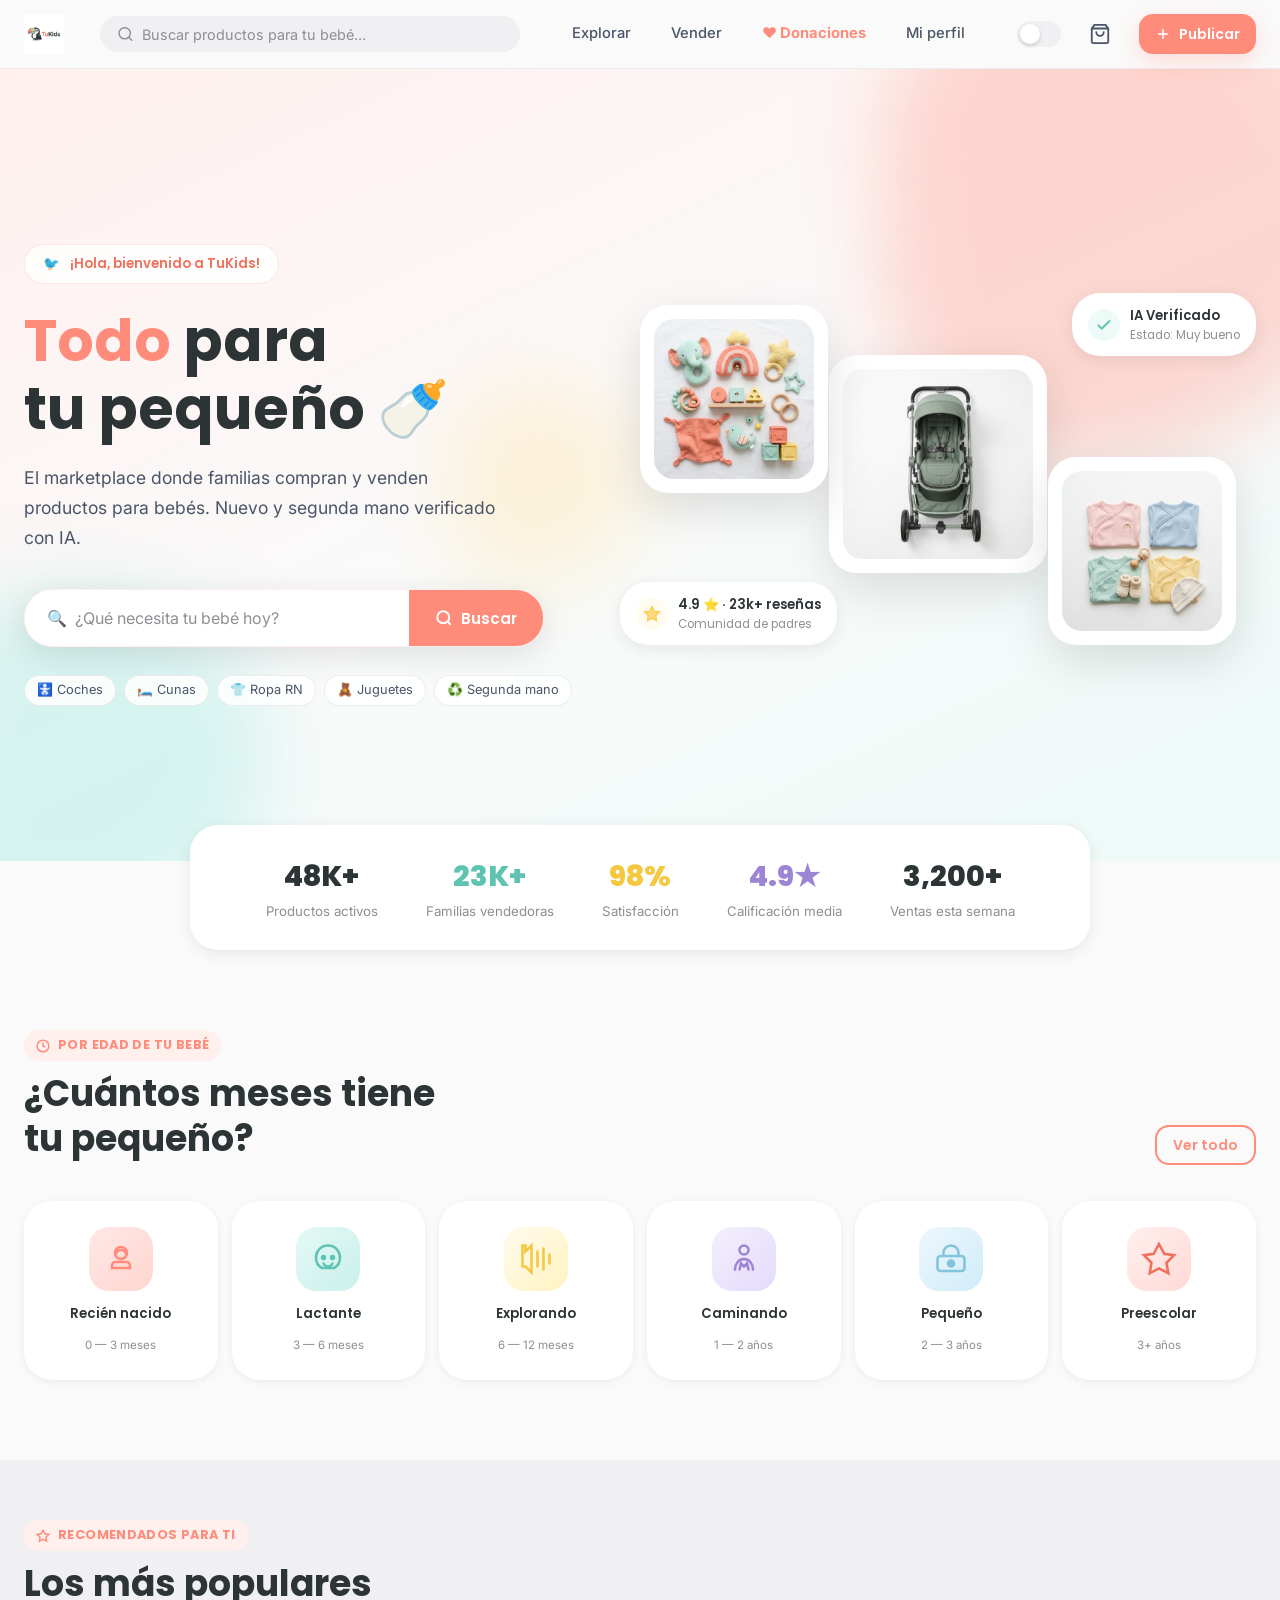
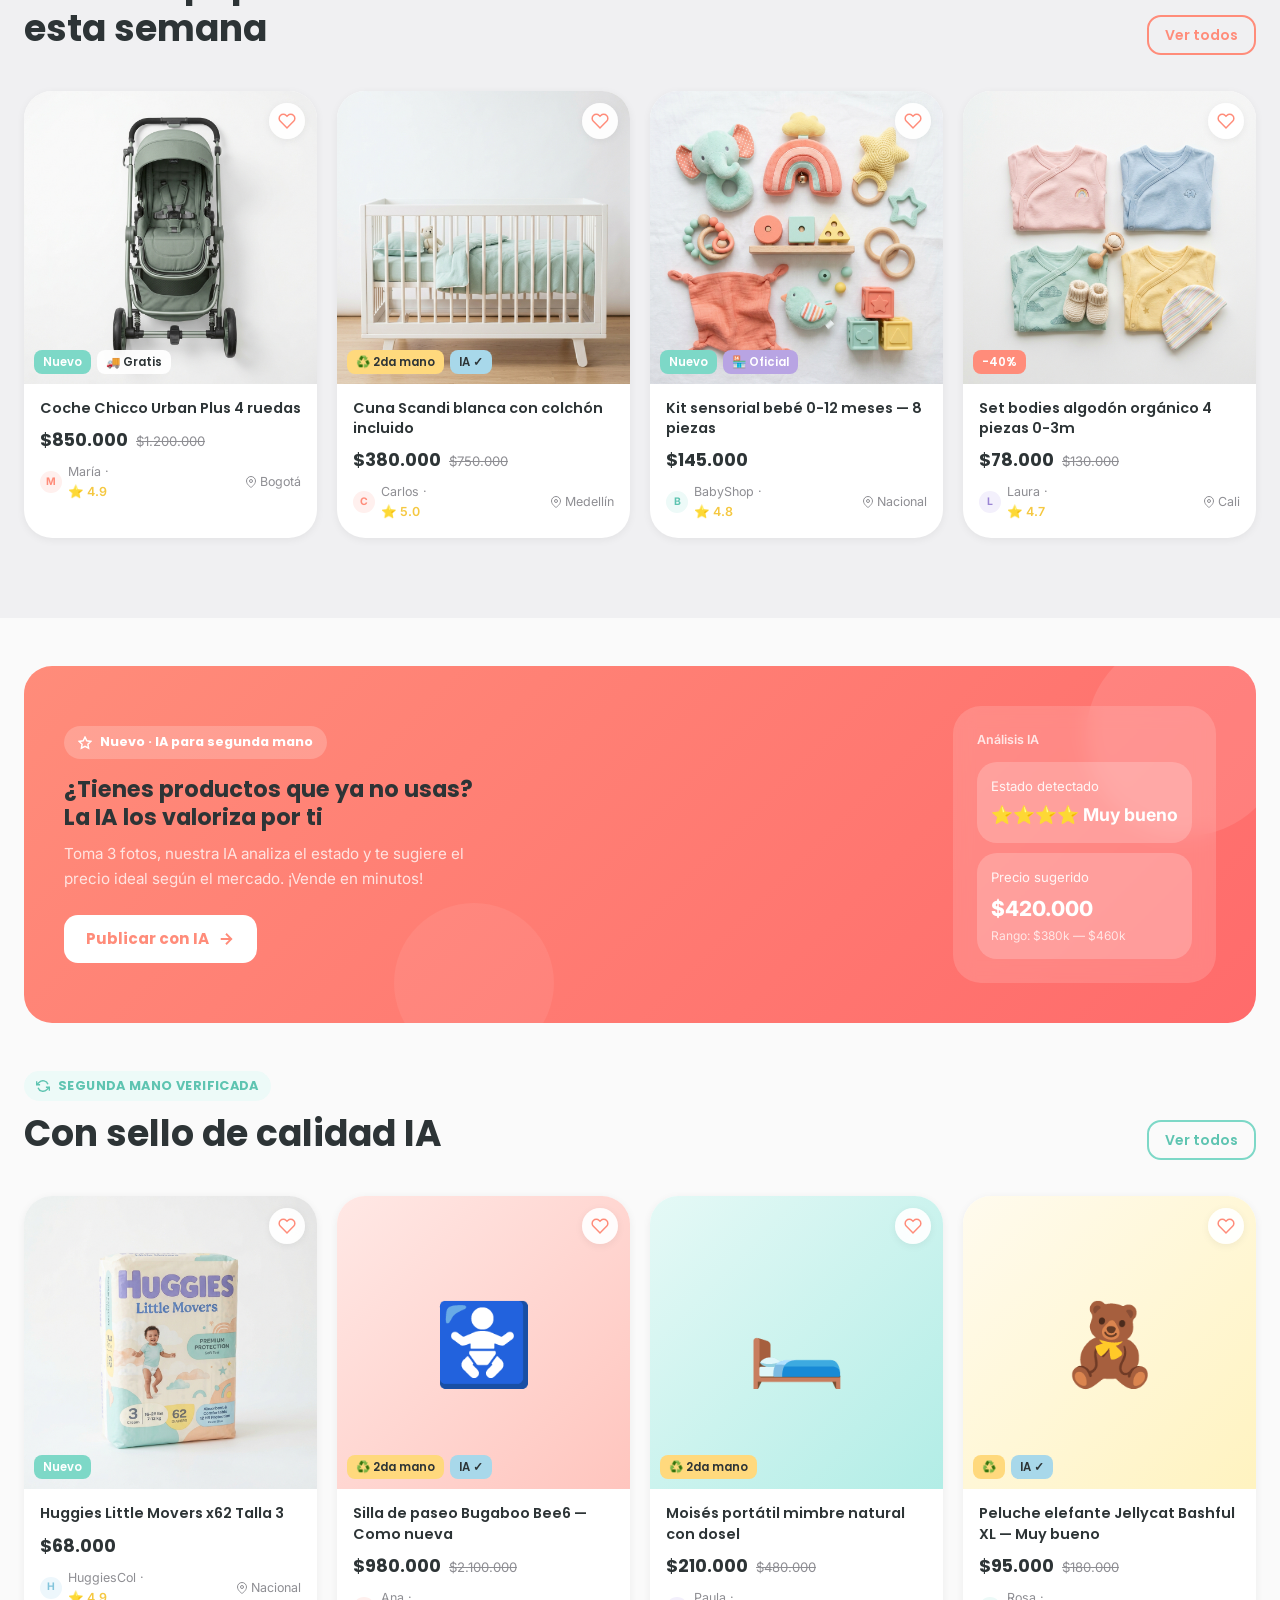
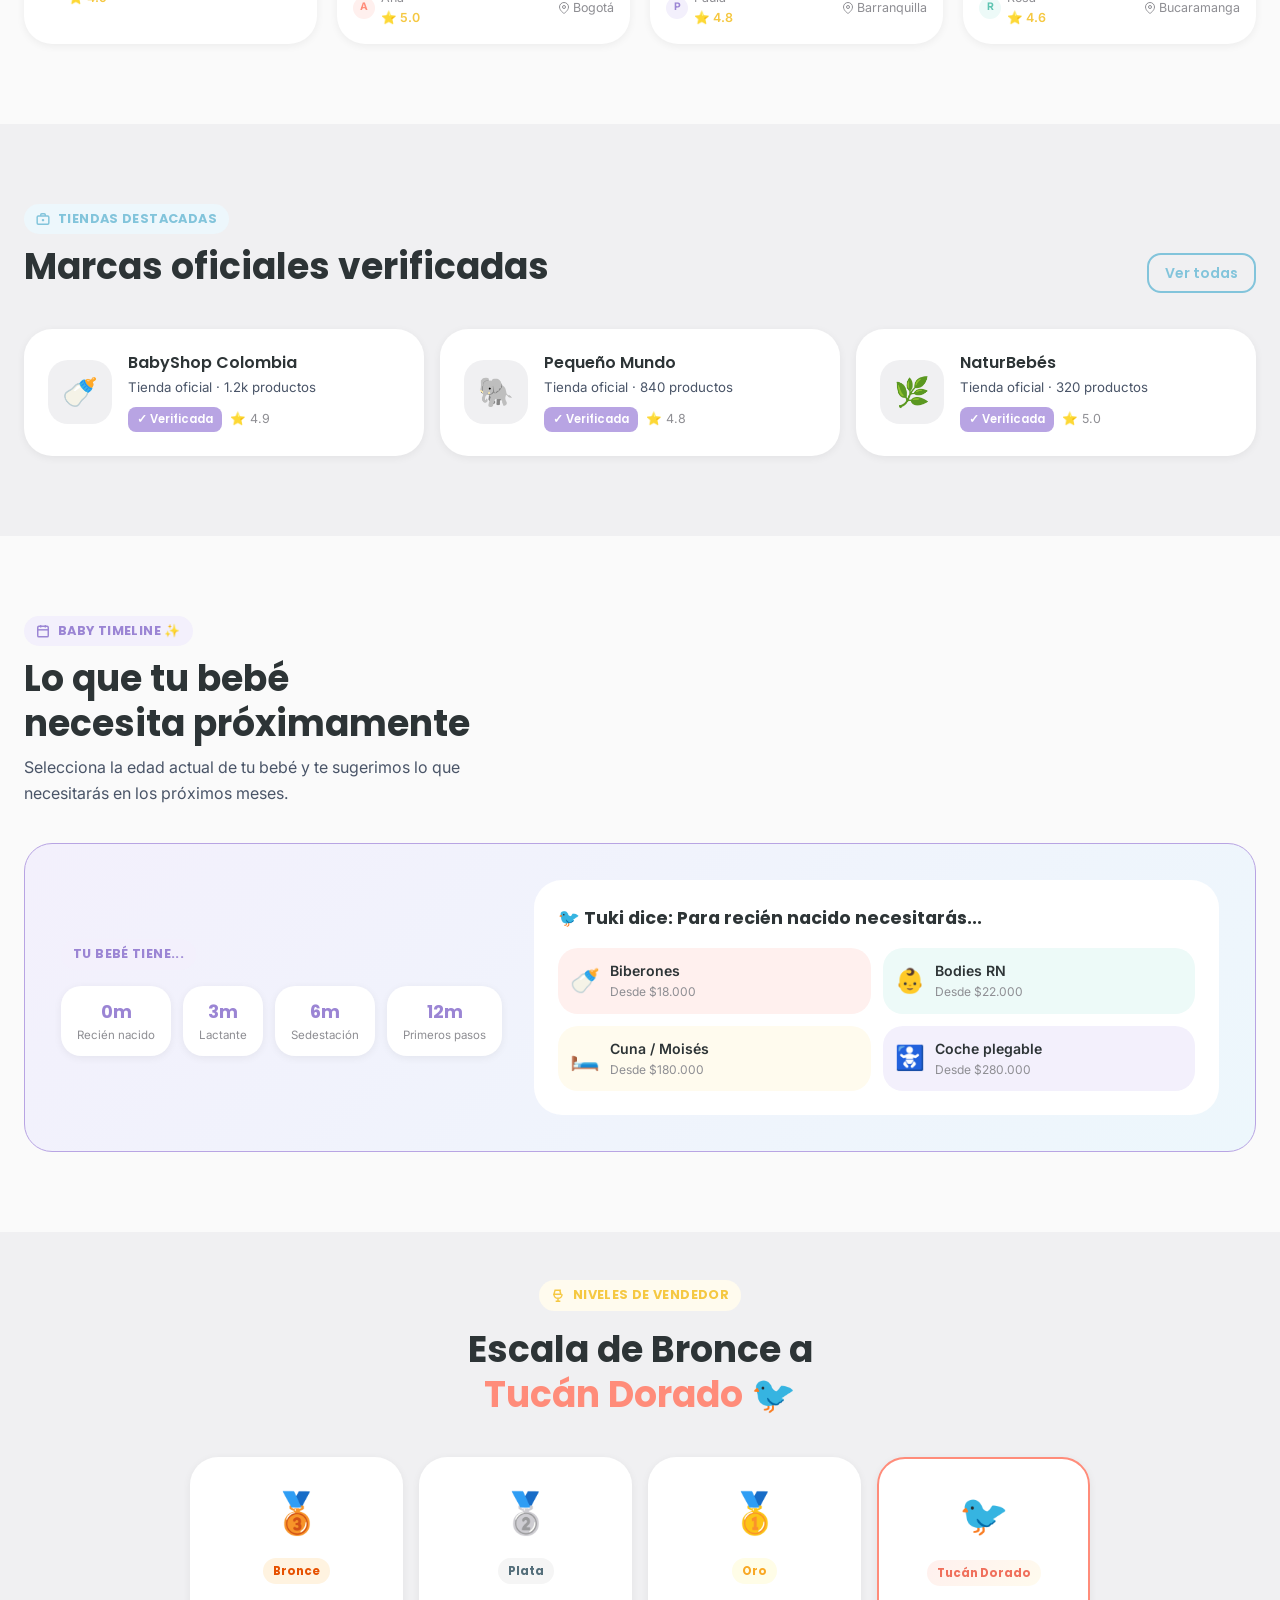
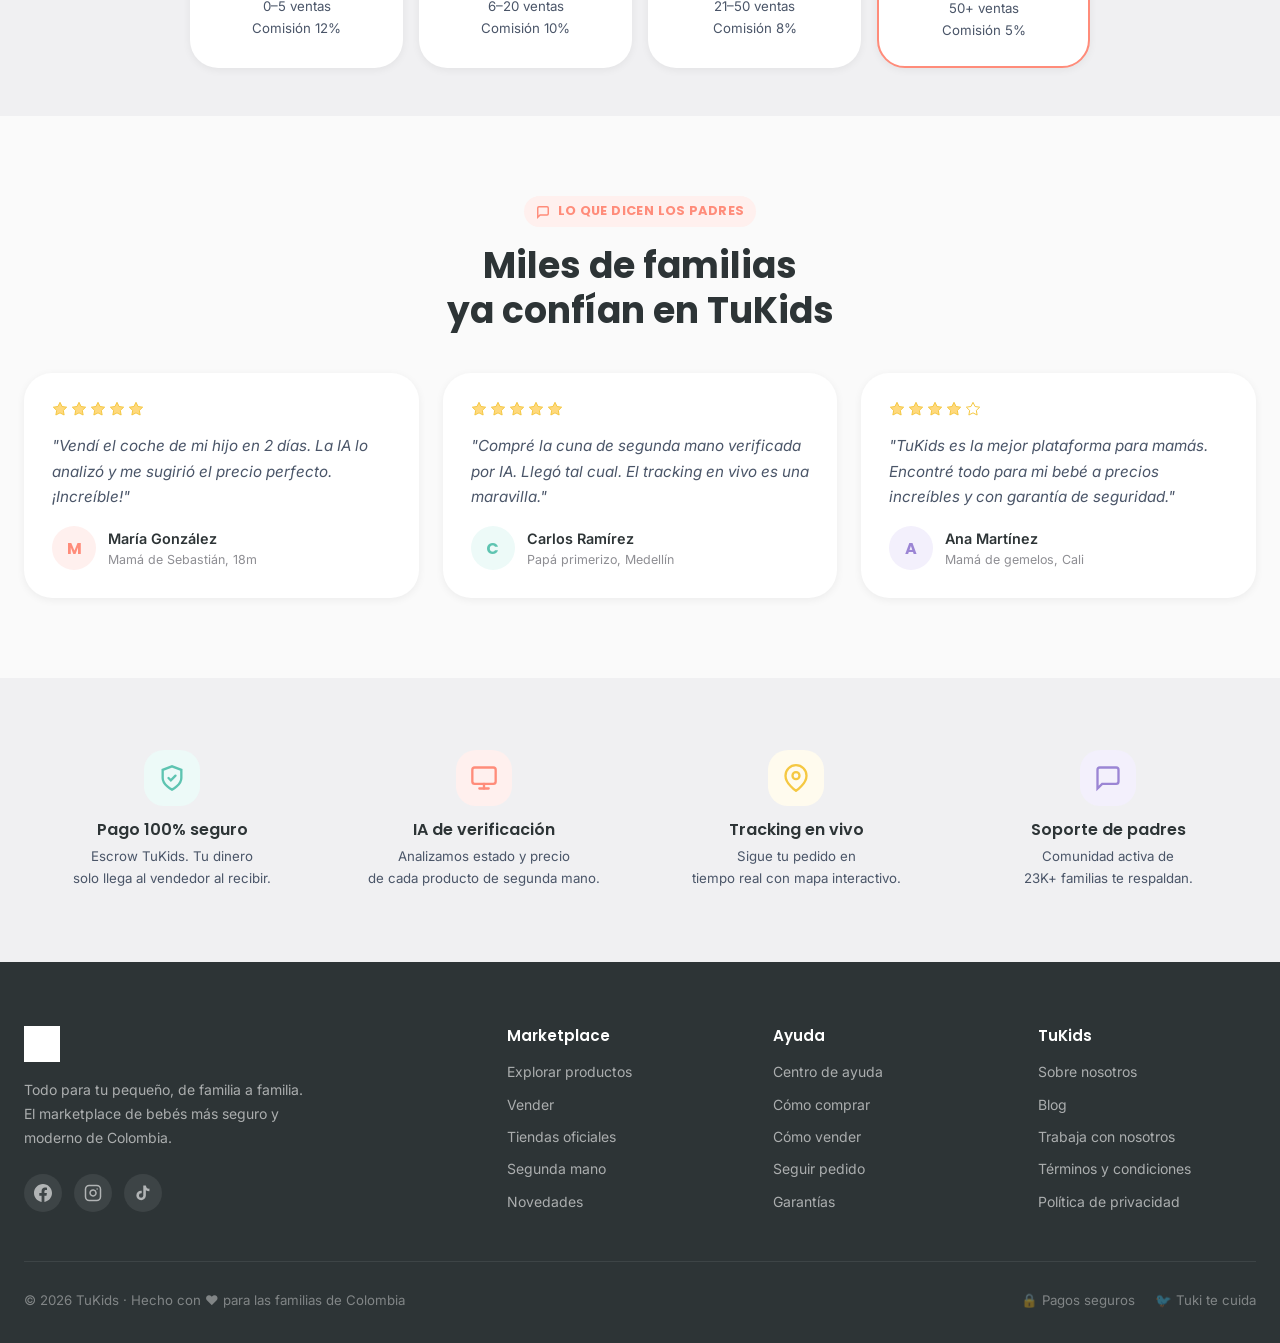
==== index.html @ add847ab "Primer commit: proyecto inicial" ====
<!DOCTYPE html>
<html lang="es" data-theme="light">
<head>
  <meta charset="UTF-8"/>
  <meta name="viewport" content="width=device-width, initial-scale=1.0"/>
  <title>TuKids — Todo para tu pequeño, de familia a familia</title>
  <meta name="description" content="Marketplace de productos para bebés. Compra y vende pañales, coches, ropa, juguetes y más. Nuevo y segunda mano verificado."/>
  <link rel="stylesheet" href="css/styles.css"/>
  <style>
    /* ── Hero ── */
    .hero {
      min-height: 88vh;
      display: flex;
      align-items: center;
      position: relative;
      overflow: hidden;
      background: linear-gradient(155deg, #FFF0EE 0%, #FAFAFA 50%, #EDFAF8 100%);
      padding: 80px 0 60px;
    }
    [data-theme="dark"] .hero { background: linear-gradient(155deg, #2a1e1c 0%, #1A1D1F 50%, #1a2624 100%); }
    .hero-blob1 { background: var(--coral-light); width: 500px; height: 500px; top: -100px; right: -100px; }
    .hero-blob2 { background: var(--mint-light);  width: 350px; height: 350px; bottom: -80px; left: -80px; }
    .hero-blob3 { background: var(--yellow);      width: 200px; height: 200px; top: 40%; left: 35%; opacity: 0.25; }
    .hero-content { position: relative; z-index: 2; max-width: 580px; }
    .hero-eyebrow {
      display: inline-flex; align-items: center; gap: 10px;
      background: rgba(255,255,255,0.85); backdrop-filter: blur(12px);
      border: 1px solid rgba(255,140,122,0.2);
      padding: 8px 18px; border-radius: 9999px;
      font-size: 0.83rem; font-weight: 600; color: var(--coral-dark);
      margin-bottom: 24px; font-family: var(--font-title);
    }
    .hero h1 { font-size: clamp(2.4rem,5.5vw,3.6rem); line-height: 1.18; margin-bottom: 20px; }
    .hero-sub { font-size: 1.1rem; color: var(--carbon-soft); line-height: 1.7; margin-bottom: 36px; max-width: 480px; }
    .hero-search {
      display: flex; gap: 0; background: var(--white);
      border-radius: var(--r-xl); box-shadow: var(--shadow-lg);
      overflow: hidden; border: 1.5px solid rgba(255,140,122,0.15);
      margin-bottom: 28px; max-width: 520px;
    }
    .hero-search input {
      flex: 1; border: none; outline: none; padding: 18px 22px;
      font-size: 1rem; color: var(--carbon); background: transparent;
    }
    .hero-search input::placeholder { color: var(--gray-mid); }
    .hero-search button {
      background: var(--coral); color: #fff; border: none;
      padding: 0 26px; font-family: var(--font-title); font-weight: 600;
      font-size: 0.95rem; cursor: pointer; transition: var(--transition);
      display: flex; align-items: center; gap: 8px;
    }
    .hero-search button:hover { background: var(--coral-dark); }
    .hero-tags { display: flex; flex-wrap: wrap; gap: 8px; }
    .hero-tag {
      font-size: 0.8rem; padding: 4px 12px; border-radius: 9999px;
      background: rgba(255,255,255,0.85); backdrop-filter: blur(8px);
      color: var(--carbon-soft); cursor: pointer; transition: var(--transition);
      border: 1px solid rgba(0,0,0,0.07);
    }
    .hero-tag:hover { background: var(--coral-bg); color: var(--coral); border-color: var(--coral); }
    .hero-visual { position: relative; flex: 1; display: flex; justify-content: center; align-items: center; min-height: 380px; }
    .hero-product-float {
      position: absolute; background: var(--white); border-radius: var(--r-xl);
      padding: 14px; box-shadow: var(--shadow-xl);
      animation: float 3.5s ease-in-out infinite;
    }
    .hero-product-float img { width: 160px; height: 160px; object-fit: cover; border-radius: var(--r-lg); }
    .hp1 { top: 20px; left: 20px; animation-delay: 0s; }
    .hp2 { bottom: 20px; right: 20px; animation-delay: 1.2s; }
    .hp3 { top: 50%; left: 50%; transform: translate(-50%,-55%); animation-delay: 0.6s; }
    .hp3 img { width: 190px; height: 190px; }
    .hero-pill {
      position: absolute; background: var(--white); border-radius: var(--r-xl);
      padding: 12px 16px; box-shadow: var(--shadow-md); display: flex;
      align-items: center; gap: 10px; font-size: 0.82rem; font-weight: 600;
      font-family: var(--font-title); white-space: nowrap;
    }
    .hero-pill .pill-icon { width: 32px; height: 32px; border-radius: 50%; display: flex; align-items: center; justify-content: center; }
    .pill-1 { top: 8px; right: 0; }
    .pill-2 { bottom: 20px; left: 0; }
    /* Stats band */
    .stats-band {
      background: var(--white); border-radius: var(--r-xl); padding: 28px 40px;
      box-shadow: var(--shadow-md); display: flex; gap: 48px; justify-content: center;
      flex-wrap: wrap; margin: -36px auto 0; position: relative; z-index: 5; max-width: 900px;
    }
    .stat-item { text-align: center; }
    .stat-num { font-family: var(--font-title); font-size: 1.8rem; font-weight: 800; color: var(--carbon); }
    .stat-label { font-size: 0.83rem; color: var(--gray-mid); margin-top: 2px; }
    /* Categories */
    .age-categories { display: grid; grid-template-columns: repeat(6,1fr); gap: 14px; }
    @media(max-width:900px){ .age-categories { grid-template-columns: repeat(3,1fr); } }
    @media(max-width:480px){ .age-categories { grid-template-columns: repeat(2,1fr); } }
    /* Banner IA */
    .ia-banner {
      background: linear-gradient(135deg, var(--coral) 0%, #FF6B6B 100%);
      border-radius: var(--r-xl); padding: 40px; color: #fff;
      display: flex; align-items: center; justify-content: space-between;
      gap: 24px; overflow: hidden; position: relative;
    }
    .ia-banner::before {
      content: ''; position: absolute; top: -30px; right: -30px;
      width: 200px; height: 200px; border-radius: 50%;
      background: rgba(255,255,255,0.1);
    }
    .ia-banner::after {
      content: ''; position: absolute; bottom: -40px; left: 30%;
      width: 160px; height: 160px; border-radius: 50%;
      background: rgba(255,255,255,0.07);
    }
    .ia-banner h3 { font-size: 1.4rem; margin-bottom: 8px; }
    .ia-banner p  { opacity: 0.88; max-width: 380px; font-size: 0.95rem; }
    /* Store card */
    .store-card {
      background: var(--white); border-radius: var(--r-xl);
      padding: 24px; box-shadow: var(--shadow-sm);
      display: flex; align-items: center; gap: 16px;
      transition: var(--transition); cursor: pointer;
    }
    .store-card:hover { box-shadow: var(--shadow-md); transform: translateY(-4px); }
    .store-logo {
      width: 64px; height: 64px; border-radius: var(--r-lg);
      object-fit: contain; background: var(--fog);
      display: flex; align-items: center; justify-content: center;
      font-size: 1.8rem; flex-shrink: 0;
    }
    .store-info h5 { margin-bottom: 4px; }
    .store-info p  { font-size: 0.83rem; margin: 0; }
    /* Timeline banner */
    .timeline-banner {
      background: linear-gradient(135deg, var(--lilac-bg) 0%, var(--sky-bg) 100%);
      border: 1.5px solid var(--lilac);
      border-radius: var(--r-xl); padding: 36px;
      display: flex; align-items: center; gap: 32px;
    }
    .timeline-months { display: flex; gap: 12px; flex-wrap: wrap; }
    .month-chip {
      background: var(--white); border-radius: var(--r-lg);
      padding: 12px 16px; text-align: center;
      box-shadow: var(--shadow-sm); cursor: pointer;
      transition: var(--transition); min-width: 80px;
    }
    .month-chip:hover { background: var(--lilac); color: #fff; transform: translateY(-3px); }
    .month-chip .month-n { font-family: var(--font-title); font-size: 1.1rem; font-weight: 700; color: var(--lilac-dark); }
    .month-chip:hover .month-n { color: #fff; }
    .month-chip .month-l { font-size: 0.72rem; color: var(--gray-mid); }
    .month-chip:hover .month-l { color: rgba(255,255,255,0.8); }
  </style>
</head>
<body>

<!-- ===== HEADER ===== -->
<header class="header">
  <div class="container header-inner">
    <a href="index.html" class="logo">
      <img src="images/logo.png" alt="TuKids Logo"/>
    </a>
    <div class="search-bar" style="flex:1;max-width:420px;">
      <svg width="18" height="18" viewBox="0 0 24 24" fill="none" stroke="var(--gray-mid)" stroke-width="2" stroke-linecap="round" stroke-linejoin="round"><circle cx="11" cy="11" r="8"/><line x1="21" y1="21" x2="16.65" y2="16.65"/></svg>
      <input type="text" placeholder="Buscar productos para tu bebé..." id="mainSearch"/>
    </div>
    <nav class="header-nav">
      <a href="explorar.html"   class="nav-link">Explorar</a>
      <a href="publicar.html"   class="nav-link">Vender</a>
      <a href="donaciones.html" class="nav-link" style="color:var(--coral);font-weight:700;">❤️ Donaciones</a>
      <a href="perfil.html"     class="nav-link">Mi perfil</a>
    </nav>
    <div class="header-actions">
      <button id="themeToggle" class="theme-toggle" aria-label="Cambiar tema"><div class="toggle-knob"></div></button>
      <a href="checkout.html" style="position:relative;">
        <button class="btn btn-ghost btn-sm" style="position:relative;">
          <svg width="22" height="22" viewBox="0 0 24 24" fill="none" stroke="currentColor" stroke-width="2" stroke-linecap="round" stroke-linejoin="round"><path d="M6 2L3 6v14a2 2 0 002 2h14a2 2 0 002-2V6l-3-4z"/><line x1="3" y1="6" x2="21" y2="6"/><path d="M16 10a4 4 0 01-8 0"/></svg>
          <span class="cart-count" style="position:absolute;top:-6px;right:-6px;width:18px;height:18px;background:var(--coral);color:#fff;border-radius:50%;font-size:0.65rem;font-weight:700;display:none;align-items:center;justify-content:center;font-family:var(--font-title);">0</span>
        </button>
      </a>
      <a href="publicar.html" class="btn btn-primary btn-sm">
        <svg width="16" height="16" viewBox="0 0 24 24" fill="none" stroke="currentColor" stroke-width="2.5"><line x1="12" y1="5" x2="12" y2="19"/><line x1="5" y1="12" x2="19" y2="12"/></svg>
        Publicar
      </a>
    </div>
  </div>
</header>

<!-- ===== HERO ===== -->
<section class="hero">
  <div class="blob hero-blob1"></div>
  <div class="blob hero-blob2"></div>
  <div class="blob hero-blob3"></div>
  <div class="container" style="display:flex;align-items:center;gap:48px;flex-wrap:wrap;">
    <div class="hero-content animate-fade-up">
      <div class="hero-eyebrow">
        <span>🐦</span> ¡Hola, bienvenido a TuKids!
      </div>
      <h1>
        <span class="text-coral">Todo</span> para<br/>tu pequeño 🍼
      </h1>
      <p class="hero-sub">El marketplace donde familias compran y venden productos para bebés. Nuevo y segunda mano verificado con IA.</p>
      <div class="hero-search">
        <input type="text" placeholder="🔍  ¿Qué necesita tu bebé hoy?" id="heroSearch"/>
        <button onclick="document.location='explorar.html'">
          <svg width="18" height="18" viewBox="0 0 24 24" fill="none" stroke="currentColor" stroke-width="2.5"><circle cx="11" cy="11" r="8"/><line x1="21" y1="21" x2="16.65" y2="16.65"/></svg>
          Buscar
        </button>
      </div>
      <div class="hero-tags">
        <span class="hero-tag" onclick="location='explorar.html'">🚼 Coches</span>
        <span class="hero-tag" onclick="location='explorar.html'">🛏️ Cunas</span>
        <span class="hero-tag" onclick="location='explorar.html'">👕 Ropa RN</span>
        <span class="hero-tag" onclick="location='explorar.html'">🧸 Juguetes</span>
        <span class="hero-tag" onclick="location='explorar.html'">♻️ Segunda mano</span>
      </div>
    </div>
    <div class="hero-visual animate-fade-in anim-delay-2" style="flex:1;min-width:300px;">
      <div class="hero-product-float hp3">
        <img src="images/stroller.png" alt="Cocheclito"/>
      </div>
      <div class="hero-product-float hp1">
        <img src="images/toys.png" alt="Juguetes"/>
      </div>
      <div class="hero-product-float hp2">
        <img src="images/clothes.png" alt="Ropa"/>
      </div>
      <div class="hero-pill pill-1 animate-scale-in anim-delay-3">
        <div class="pill-icon" style="background:var(--mint-bg);">
          <svg width="18" height="18" viewBox="0 0 24 24" fill="none" stroke="var(--mint-dark)" stroke-width="2.5"><polyline points="20 6 9 17 4 12"/></svg>
        </div>
        <div><div style="color:var(--carbon);font-size:0.82rem;">IA Verificado</div><div style="color:var(--gray-mid);font-size:0.72rem;font-weight:400;">Estado: Muy bueno</div></div>
      </div>
      <div class="hero-pill pill-2 animate-scale-in anim-delay-4">
        <div class="pill-icon" style="background:var(--yellow-bg);">
          <svg width="18" height="18" viewBox="0 0 24 24" fill="var(--yellow)" stroke="var(--yellow-dark)" stroke-width="1.5"><polygon points="12 2 15.09 8.26 22 9.27 17 14.14 18.18 21.02 12 17.77 5.82 21.02 7 14.14 2 9.27 8.91 8.26 12 2"/></svg>
        </div>
        <div><div style="color:var(--carbon);font-size:0.82rem;">4.9 ⭐ · 23k+ reseñas</div><div style="color:var(--gray-mid);font-size:0.72rem;font-weight:400;">Comunidad de padres</div></div>
      </div>
    </div>
  </div>
</section>

<!-- ===== STATS BAND ===== -->
<div class="container section-sm" style="padding-top:0;padding-bottom:0;">
  <div class="stats-band reveal">
    <div class="stat-item">
      <div class="stat-num text-coral">48K+</div>
      <div class="stat-label">Productos activos</div>
    </div>
    <div class="stat-item">
      <div class="stat-num" style="color:var(--mint-dark);">23K+</div>
      <div class="stat-label">Familias vendedoras</div>
    </div>
    <div class="stat-item">
      <div class="stat-num" style="color:var(--yellow-dark);">98%</div>
      <div class="stat-label">Satisfacción</div>
    </div>
    <div class="stat-item">
      <div class="stat-num" style="color:var(--lilac-dark);">4.9★</div>
      <div class="stat-label">Calificación media</div>
    </div>
    <div class="stat-item">
      <div class="stat-num text-coral">3,200+</div>
      <div class="stat-label">Ventas esta semana</div>
    </div>
  </div>
</div>

<!-- ===== CATEGORIES BY AGE ===== -->
<section class="section">
  <div class="container">
    <div class="section-header reveal">
      <div>
        <div class="section-label">
          <svg width="14" height="14" viewBox="0 0 24 24" fill="none" stroke="currentColor" stroke-width="2.5"><circle cx="12" cy="12" r="10"/><polyline points="12 6 12 12 16 14"/></svg>
          Por edad de tu bebé
        </div>
        <h2>¿Cuántos meses tiene<br/>tu pequeño?</h2>
      </div>
      <a href="explorar.html" class="btn btn-outline btn-sm">Ver todo</a>
    </div>
    <div class="age-categories reveal">
      <div class="cat-card" onclick="location='explorar.html'">
        <div class="cat-icon" style="background:linear-gradient(135deg,#FFE8E5,#FFD5CF);">
          <!-- Baby icon SVG -->
          <svg width="36" height="36" viewBox="0 0 24 24" fill="none" stroke="var(--coral)" stroke-width="1.7" stroke-linecap="round">
            <circle cx="12" cy="8" r="4"/><path d="M8 14h8s2 0 2 3v1H6v-1c0-3 2-3 2-3z"/>
            <path d="M9 8c0 0 0-2 3-2s3 2 3 2"/>
          </svg>
        </div>
        <div class="cat-label">Recién nacido</div>
        <div class="cat-sub">0 — 3 meses</div>
      </div>
      <div class="cat-card" onclick="location='explorar.html'">
        <div class="cat-icon" style="background:linear-gradient(135deg,#E5F9F6,#C9F0EA);">
          <svg width="36" height="36" viewBox="0 0 24 24" fill="none" stroke="var(--mint-dark)" stroke-width="1.7" stroke-linecap="round">
            <path d="M12 3C7 3 4 7 4 11c0 4 2 6 4 7h8c2-1 4-3 4-7 0-4-3-8-8-8z"/>
            <circle cx="9" cy="11" r="1" fill="var(--mint-dark)"/>
            <circle cx="15" cy="11" r="1" fill="var(--mint-dark)"/>
            <path d="M9 15s1 2 3 2 3-2 3-2"/>
          </svg>
        </div>
        <div class="cat-label">Lactante</div>
        <div class="cat-sub">3 — 6 meses</div>
      </div>
      <div class="cat-card" onclick="location='explorar.html'">
        <div class="cat-icon" style="background:linear-gradient(135deg,#FFFBEE,#FFF3C0);">
          <svg width="36" height="36" viewBox="0 0 24 24" fill="none" stroke="var(--yellow-dark)" stroke-width="1.7" stroke-linecap="round">
            <path d="M3 3h2v4l4-4v18l-4-4H3V3z"/>
            <path d="M13 7v10"/>
            <path d="M17 5v14"/>
            <path d="M21 9v6"/>
          </svg>
        </div>
        <div class="cat-label">Explorando</div>
        <div class="cat-sub">6 — 12 meses</div>
      </div>
      <div class="cat-card" onclick="location='explorar.html'">
        <div class="cat-icon" style="background:linear-gradient(135deg,#F3F0FC,#E4DAFC);">
          <svg width="36" height="36" viewBox="0 0 24 24" fill="none" stroke="var(--lilac-dark)" stroke-width="1.7" stroke-linecap="round">
            <circle cx="12" cy="6" r="3"/>
            <path d="M6 19c0-4 2.7-7 6-7s6 3 6 7"/>
            <path d="M9 19l1-4 2 2 2-2 1 4"/>
          </svg>
        </div>
        <div class="cat-label">Caminando</div>
        <div class="cat-sub">1 — 2 años</div>
      </div>
      <div class="cat-card" onclick="location='explorar.html'">
        <div class="cat-icon" style="background:linear-gradient(135deg,#EDF7FC,#D0ECFA);">
          <svg width="36" height="36" viewBox="0 0 24 24" fill="none" stroke="var(--sky-dark)" stroke-width="1.7" stroke-linecap="round">
            <rect x="3" y="10" width="18" height="10" rx="2"/>
            <path d="M7 10V8a5 5 0 0110 0v2"/>
            <circle cx="12" cy="15" r="2" fill="var(--sky-dark)"/>
          </svg>
        </div>
        <div class="cat-label">Pequeño</div>
        <div class="cat-sub">2 — 3 años</div>
      </div>
      <div class="cat-card" onclick="location='explorar.html'">
        <div class="cat-icon" style="background:linear-gradient(135deg,#FFF0EE,#FFD9D5);">
          <svg width="36" height="36" viewBox="0 0 24 24" fill="none" stroke="var(--coral-dark)" stroke-width="1.7" stroke-linecap="round">
            <path d="M12 2l3.5 6.5L22 9.5l-5 5 1.2 7-6.2-3.2L5.8 21.5 7 14.5l-5-5 6.5-1z"/>
          </svg>
        </div>
        <div class="cat-label">Preescolar</div>
        <div class="cat-sub">3+ años</div>
      </div>
    </div>
  </div>
</section>

<!-- ===== FEATURED PRODUCTS ===== -->
<section class="section" style="padding-top:0;background:var(--fog);">
  <div class="container" style="padding-top:60px;">
    <div class="section-header reveal">
      <div>
        <div class="section-label">
          <svg width="14" height="14" viewBox="0 0 24 24" fill="none" stroke="currentColor" stroke-width="2.5"><polygon points="12 2 15.09 8.26 22 9.27 17 14.14 18.18 21.02 12 17.77 5.82 21.02 7 14.14 2 9.27 8.91 8.26 12 2"/></svg>
          Recomendados para ti
        </div>
        <h2>Los más populares<br/>esta semana</h2>
      </div>
      <a href="explorar.html" class="btn btn-outline btn-sm">Ver todos</a>
    </div>
    <div class="products-grid reveal">
      <!-- Card 1 -->
      <div class="card product-card" onclick="location='producto.html'">
        <div class="card-image">
          <img src="images/stroller.png" alt="Coche Chicco"/>
          <button class="fav-btn" data-id="p1">
            <svg width="18" height="18" viewBox="0 0 24 24" fill="none" stroke="var(--coral)" stroke-width="2" stroke-linecap="round"><path d="M20.84 4.61a5.5 5.5 0 0 0-7.78 0L12 5.67l-1.06-1.06a5.5 5.5 0 0 0-7.78 7.78l1.06 1.06L12 21.23l7.78-7.78 1.06-1.06a5.5 5.5 0 0 0 0-7.78z"/></svg>
          </button>
          <div class="card-badges"><span class="badge badge-new">Nuevo</span><span class="badge badge-shipping">🚚 Gratis</span></div>
        </div>
        <div class="card-body">
          <div class="product-title">Coche Chicco Urban Plus 4 ruedas</div>
          <div class="price-row">
            <span class="price-current">$850.000</span>
            <span class="price-original">$1.200.000</span>
          </div>
          <div class="seller-row">
            <div class="seller-info">
              <div class="seller-avatar">M</div>
              <span>María · <span class="rating">⭐ 4.9</span></span>
            </div>
            <div class="location">
              <svg width="12" height="12" viewBox="0 0 24 24" fill="none" stroke="var(--gray-mid)" stroke-width="2"><path d="M21 10c0 7-9 13-9 13s-9-6-9-13a9 9 0 0118 0z"/><circle cx="12" cy="10" r="3"/></svg>
              Bogotá
            </div>
          </div>
        </div>
      </div>
      <!-- Card 2 -->
      <div class="card product-card" onclick="location='producto.html'">
        <div class="card-image">
          <img src="images/crib.png" alt="Cuna"/>
          <button class="fav-btn" data-id="p2">
            <svg width="18" height="18" viewBox="0 0 24 24" fill="none" stroke="var(--coral)" stroke-width="2" stroke-linecap="round"><path d="M20.84 4.61a5.5 5.5 0 0 0-7.78 0L12 5.67l-1.06-1.06a5.5 5.5 0 0 0-7.78 7.78l1.06 1.06L12 21.23l7.78-7.78 1.06-1.06a5.5 5.5 0 0 0 0-7.78z"/></svg>
          </button>
          <div class="card-badges"><span class="badge badge-used">♻️ 2da mano</span><span class="badge badge-verified">IA ✓</span></div>
        </div>
        <div class="card-body">
          <div class="product-title">Cuna Scandi blanca con colchón incluido</div>
          <div class="price-row">
            <span class="price-current">$380.000</span>
            <span class="price-original">$750.000</span>
          </div>
          <div class="seller-row">
            <div class="seller-info">
              <div class="seller-avatar">C</div>
              <span>Carlos · <span class="rating">⭐ 5.0</span></span>
            </div>
            <div class="location">
              <svg width="12" height="12" viewBox="0 0 24 24" fill="none" stroke="var(--gray-mid)" stroke-width="2"><path d="M21 10c0 7-9 13-9 13s-9-6-9-13a9 9 0 0118 0z"/><circle cx="12" cy="10" r="3"/></svg>
              Medellín
            </div>
          </div>
        </div>
      </div>
      <!-- Card 3 -->
      <div class="card product-card" onclick="location='producto.html'">
        <div class="card-image">
          <img src="images/toys.png" alt="Juguetes"/>
          <button class="fav-btn" data-id="p3">
            <svg width="18" height="18" viewBox="0 0 24 24" fill="none" stroke="var(--coral)" stroke-width="2" stroke-linecap="round"><path d="M20.84 4.61a5.5 5.5 0 0 0-7.78 0L12 5.67l-1.06-1.06a5.5 5.5 0 0 0-7.78 7.78l1.06 1.06L12 21.23l7.78-7.78 1.06-1.06a5.5 5.5 0 0 0 0-7.78z"/></svg>
          </button>
          <div class="card-badges"><span class="badge badge-new">Nuevo</span><span class="badge badge-oficial">🏪 Oficial</span></div>
        </div>
        <div class="card-body">
          <div class="product-title">Kit sensorial bebé 0-12 meses — 8 piezas</div>
          <div class="price-row">
            <span class="price-current">$145.000</span>
          </div>
          <div class="seller-row">
            <div class="seller-info">
              <div class="seller-avatar" style="background:var(--mint-bg);color:var(--mint-dark);">B</div>
              <span>BabyShop · <span class="rating">⭐ 4.8</span></span>
            </div>
            <div class="location">
              <svg width="12" height="12" viewBox="0 0 24 24" fill="none" stroke="var(--gray-mid)" stroke-width="2"><path d="M21 10c0 7-9 13-9 13s-9-6-9-13a9 9 0 0118 0z"/><circle cx="12" cy="10" r="3"/></svg>
              Nacional
            </div>
          </div>
        </div>
      </div>
      <!-- Card 4 -->
      <div class="card product-card" onclick="location='producto.html'">
        <div class="card-image">
          <img src="images/clothes.png" alt="Ropa bebé"/>
          <button class="fav-btn" data-id="p4">
            <svg width="18" height="18" viewBox="0 0 24 24" fill="none" stroke="var(--coral)" stroke-width="2" stroke-linecap="round"><path d="M20.84 4.61a5.5 5.5 0 0 0-7.78 0L12 5.67l-1.06-1.06a5.5 5.5 0 0 0-7.78 7.78l1.06 1.06L12 21.23l7.78-7.78 1.06-1.06a5.5 5.5 0 0 0 0-7.78z"/></svg>
          </button>
          <div class="card-badges"><span class="badge badge-promo">-40%</span></div>
        </div>
        <div class="card-body">
          <div class="product-title">Set bodies algodón orgánico 4 piezas 0-3m</div>
          <div class="price-row">
            <span class="price-current">$78.000</span>
            <span class="price-original">$130.000</span>
          </div>
          <div class="seller-row">
            <div class="seller-info">
              <div class="seller-avatar" style="background:var(--lilac-bg);color:var(--lilac-dark);">L</div>
              <span>Laura · <span class="rating">⭐ 4.7</span></span>
            </div>
            <div class="location">
              <svg width="12" height="12" viewBox="0 0 24 24" fill="none" stroke="var(--gray-mid)" stroke-width="2"><path d="M21 10c0 7-9 13-9 13s-9-6-9-13a9 9 0 0118 0z"/><circle cx="12" cy="10" r="3"/></svg>
              Cali
            </div>
          </div>
        </div>
      </div>
    </div>
  </div>
</section>

<!-- ===== IA BANNER ===== -->
<section class="section-sm">
  <div class="container">
    <div class="ia-banner reveal">
      <div style="position:relative;z-index:2;">
        <div style="display:inline-flex;align-items:center;gap:8px;background:rgba(255,255,255,0.2);padding:6px 14px;border-radius:9999px;font-size:0.8rem;font-weight:700;margin-bottom:16px;font-family:var(--font-title);">
          <svg width="14" height="14" viewBox="0 0 24 24" fill="none" stroke="currentColor" stroke-width="2.5"><polygon points="12 2 15.09 8.26 22 9.27 17 14.14 18.18 21.02 12 17.77 5.82 21.02 7 14.14 2 9.27 8.91 8.26 12 2"/></svg>
          Nuevo · IA para segunda mano
        </div>
        <h3>¿Tienes productos que ya no usas?<br/>La IA los valoriza por ti</h3>
        <p style="color:rgba(255,255,255,0.88);margin-top:10px;max-width:400px;">Toma 3 fotos, nuestra IA analiza el estado y te sugiere el precio ideal según el mercado. ¡Vende en minutos!</p>
        <a href="publicar.html" class="btn btn-md" style="background:#fff;color:var(--coral);margin-top:24px;font-family:var(--font-title);font-weight:700;">
          Publicar con IA
          <svg width="18" height="18" viewBox="0 0 24 24" fill="none" stroke="currentColor" stroke-width="2.5"><line x1="5" y1="12" x2="19" y2="12"/><polyline points="12 5 19 12 12 19"/></svg>
        </a>
      </div>
      <div style="position:relative;z-index:2;flex-shrink:0;">
        <div style="background:rgba(255,255,255,0.15);border-radius:var(--r-xl);padding:24px;backdrop-filter:blur(10px);min-width:200px;">
          <div style="font-size:0.78rem;opacity:0.8;margin-bottom:12px;font-weight:600;">Análisis IA</div>
          <div style="background:rgba(255,255,255,0.2);border-radius:var(--r-lg);padding:14px;margin-bottom:10px;">
            <div style="font-size:0.82rem;opacity:0.9;">Estado detectado</div>
            <div style="font-size:1.1rem;font-weight:700;margin-top:4px;">⭐⭐⭐⭐ Muy bueno</div>
          </div>
          <div style="background:rgba(255,255,255,0.2);border-radius:var(--r-lg);padding:14px;">
            <div style="font-size:0.82rem;opacity:0.9;">Precio sugerido</div>
            <div style="font-size:1.3rem;font-weight:800;margin-top:4px;">$420.000</div>
            <div style="font-size:0.75rem;opacity:0.75;">Rango: $380k — $460k</div>
          </div>
        </div>
      </div>
    </div>
  </div>
</section>

<!-- ===== USED PRODUCTS ===== -->
<section class="section" style="padding-top:0;">
  <div class="container">
    <div class="section-header reveal">
      <div>
        <div class="section-label mint">
          <svg width="14" height="14" viewBox="0 0 24 24" fill="none" stroke="currentColor" stroke-width="2.5"><polyline points="1 4 1 10 7 10"/><polyline points="23 20 23 14 17 14"/><path d="M20.49 9A9 9 0 0 0 5.64 5.64L1 10m22 4l-4.64 4.36A9 9 0 0 1 3.51 15"/></svg>
          Segunda mano verificada
        </div>
        <h2>Con sello de calidad IA</h2>
      </div>
      <a href="explorar.html" class="btn btn-outline btn-sm" style="border-color:var(--mint);color:var(--mint-dark);">Ver todos</a>
    </div>
    <div class="products-grid reveal">
      <div class="card product-card" onclick="location='producto.html'">
        <div class="card-image">
          <img src="images/diapers.png" alt="Pañales"/>
          <button class="fav-btn" data-id="p5">
            <svg width="18" height="18" viewBox="0 0 24 24" fill="none" stroke="var(--coral)" stroke-width="2" stroke-linecap="round"><path d="M20.84 4.61a5.5 5.5 0 0 0-7.78 0L12 5.67l-1.06-1.06a5.5 5.5 0 0 0-7.78 7.78l1.06 1.06L12 21.23l7.78-7.78 1.06-1.06a5.5 5.5 0 0 0 0-7.78z"/></svg>
          </button>
          <div class="card-badges"><span class="badge badge-new">Nuevo</span></div>
        </div>
        <div class="card-body">
          <div class="product-title">Huggies Little Movers x62 Talla 3</div>
          <div class="price-row"><span class="price-current">$68.000</span></div>
          <div class="seller-row">
            <div class="seller-info">
              <div class="seller-avatar" style="background:var(--sky-bg);color:var(--sky-dark);">H</div>
              <span>HuggiesCol · <span class="rating">⭐ 4.9</span></span>
            </div>
            <div class="location">
              <svg width="12" height="12" viewBox="0 0 24 24" fill="none" stroke="var(--gray-mid)" stroke-width="2"><path d="M21 10c0 7-9 13-9 13s-9-6-9-13a9 9 0 0118 0z"/><circle cx="12" cy="10" r="3"/></svg>
              Nacional
            </div>
          </div>
        </div>
      </div>
      <div class="card product-card" onclick="location='producto.html'">
        <div class="card-image" style="background:linear-gradient(135deg,#FFE8E5,#FFC5BE);">
          <div style="display:flex;align-items:center;justify-content:center;height:100%;font-size:5rem;padding:20px;">🚼</div>
          <button class="fav-btn" data-id="p6">
            <svg width="18" height="18" viewBox="0 0 24 24" fill="none" stroke="var(--coral)" stroke-width="2" stroke-linecap="round"><path d="M20.84 4.61a5.5 5.5 0 0 0-7.78 0L12 5.67l-1.06-1.06a5.5 5.5 0 0 0-7.78 7.78l1.06 1.06L12 21.23l7.78-7.78 1.06-1.06a5.5 5.5 0 0 0 0-7.78z"/></svg>
          </button>
          <div class="card-badges"><span class="badge badge-used">♻️ 2da mano</span><span class="badge badge-verified">IA ✓</span></div>
        </div>
        <div class="card-body">
          <div class="product-title">Silla de paseo Bugaboo Bee6 — Como nueva</div>
          <div class="price-row"><span class="price-current">$980.000</span><span class="price-original">$2.100.000</span></div>
          <div class="seller-row">
            <div class="seller-info">
              <div class="seller-avatar">A</div>
              <span>Ana · <span class="rating">⭐ 5.0</span></span>
            </div>
            <div class="location"><svg width="12" height="12" viewBox="0 0 24 24" fill="none" stroke="var(--gray-mid)" stroke-width="2"><path d="M21 10c0 7-9 13-9 13s-9-6-9-13a9 9 0 0118 0z"/><circle cx="12" cy="10" r="3"/></svg>Bogotá</div>
          </div>
        </div>
      </div>
      <div class="card product-card" onclick="location='producto.html'">
        <div class="card-image" style="background:linear-gradient(135deg,#E5F9F6,#B2EDE6);">
          <div style="display:flex;align-items:center;justify-content:center;height:100%;font-size:5rem;padding:20px;">🛏️</div>
          <button class="fav-btn" data-id="p7">
            <svg width="18" height="18" viewBox="0 0 24 24" fill="none" stroke="var(--coral)" stroke-width="2" stroke-linecap="round"><path d="M20.84 4.61a5.5 5.5 0 0 0-7.78 0L12 5.67l-1.06-1.06a5.5 5.5 0 0 0-7.78 7.78l1.06 1.06L12 21.23l7.78-7.78 1.06-1.06a5.5 5.5 0 0 0 0-7.78z"/></svg>
          </button>
          <div class="card-badges"><span class="badge badge-used">♻️ 2da mano</span></div>
        </div>
        <div class="card-body">
          <div class="product-title">Moisés portátil mimbre natural con dosel</div>
          <div class="price-row"><span class="price-current">$210.000</span><span class="price-original">$480.000</span></div>
          <div class="seller-row">
            <div class="seller-info">
              <div class="seller-avatar" style="background:var(--lilac-bg);color:var(--lilac-dark);">P</div>
              <span>Paula · <span class="rating">⭐ 4.8</span></span>
            </div>
            <div class="location"><svg width="12" height="12" viewBox="0 0 24 24" fill="none" stroke="var(--gray-mid)" stroke-width="2"><path d="M21 10c0 7-9 13-9 13s-9-6-9-13a9 9 0 0118 0z"/><circle cx="12" cy="10" r="3"/></svg>Barranquilla</div>
          </div>
        </div>
      </div>
      <div class="card product-card" onclick="location='producto.html'">
        <div class="card-image" style="background:linear-gradient(135deg,#FFFBEE,#FFF3C0);">
          <div style="display:flex;align-items:center;justify-content:center;height:100%;font-size:5rem;padding:20px;">🧸</div>
          <button class="fav-btn" data-id="p8">
            <svg width="18" height="18" viewBox="0 0 24 24" fill="none" stroke="var(--coral)" stroke-width="2" stroke-linecap="round"><path d="M20.84 4.61a5.5 5.5 0 0 0-7.78 0L12 5.67l-1.06-1.06a5.5 5.5 0 0 0-7.78 7.78l1.06 1.06L12 21.23l7.78-7.78 1.06-1.06a5.5 5.5 0 0 0 0-7.78z"/></svg>
          </button>
          <div class="card-badges"><span class="badge badge-used">♻️</span><span class="badge badge-verified">IA ✓</span></div>
        </div>
        <div class="card-body">
          <div class="product-title">Peluche elefante Jellycat Bashful XL — Muy bueno</div>
          <div class="price-row"><span class="price-current">$95.000</span><span class="price-original">$180.000</span></div>
          <div class="seller-row">
            <div class="seller-info">
              <div class="seller-avatar" style="background:var(--mint-bg);color:var(--mint-dark);">R</div>
              <span>Rosa · <span class="rating">⭐ 4.6</span></span>
            </div>
            <div class="location"><svg width="12" height="12" viewBox="0 0 24 24" fill="none" stroke="var(--gray-mid)" stroke-width="2"><path d="M21 10c0 7-9 13-9 13s-9-6-9-13a9 9 0 0118 0z"/><circle cx="12" cy="10" r="3"/></svg>Bucaramanga</div>
          </div>
        </div>
      </div>
    </div>
  </div>
</section>

<!-- ===== FEATURED STORES ===== -->
<section class="section" style="background:var(--fog);">
  <div class="container">
    <div class="section-header reveal">
      <div>
        <div class="section-label sky">
          <svg width="14" height="14" viewBox="0 0 24 24" fill="none" stroke="currentColor" stroke-width="2.5"><rect x="2" y="7" width="20" height="14" rx="2"/><path d="M16 7V5a2 2 0 0 0-2-2h-4a2 2 0 0 0-2 2v2"/><line x1="12" y1="12" x2="12" y2="16"/><line x1="10" y1="14" x2="14" y2="14"/></svg>
          Tiendas destacadas
        </div>
        <h2>Marcas oficiales verificadas</h2>
      </div>
      <a href="explorar.html" class="btn btn-outline btn-sm" style="border-color:var(--sky-dark);color:var(--sky-dark);">Ver todas</a>
    </div>
    <div class="grid grid-3 gap-4 reveal">
      <div class="store-card">
        <div class="store-logo">🍼</div>
        <div class="store-info">
          <h5>BabyShop Colombia</h5>
          <p>Tienda oficial · 1.2k productos</p>
          <div style="display:flex;align-items:center;gap:8px;margin-top:8px;">
            <span class="badge badge-oficial">✓ Verificada</span>
            <span style="font-size:0.78rem;color:var(--gray-mid);">⭐ 4.9</span>
          </div>
        </div>
      </div>
      <div class="store-card">
        <div class="store-logo">🐘</div>
        <div class="store-info">
          <h5>Pequeño Mundo</h5>
          <p>Tienda oficial · 840 productos</p>
          <div style="display:flex;align-items:center;gap:8px;margin-top:8px;">
            <span class="badge badge-oficial">✓ Verificada</span>
            <span style="font-size:0.78rem;color:var(--gray-mid);">⭐ 4.8</span>
          </div>
        </div>
      </div>
      <div class="store-card">
        <div class="store-logo">🌿</div>
        <div class="store-info">
          <h5>NaturBebés</h5>
          <p>Tienda oficial · 320 productos</p>
          <div style="display:flex;align-items:center;gap:8px;margin-top:8px;">
            <span class="badge badge-oficial">✓ Verificada</span>
            <span style="font-size:0.78rem;color:var(--gray-mid);">⭐ 5.0</span>
          </div>
        </div>
      </div>
    </div>
  </div>
</section>

<!-- ===== BABY TIMELINE ===== -->
<section class="section">
  <div class="container">
    <div class="section-header reveal">
      <div>
        <div class="section-label lilac">
          <svg width="14" height="14" viewBox="0 0 24 24" fill="none" stroke="currentColor" stroke-width="2.5"><rect x="3" y="4" width="18" height="18" rx="2" ry="2"/><line x1="16" y1="2" x2="16" y2="6"/><line x1="8" y1="2" x2="8" y2="6"/><line x1="3" y1="10" x2="21" y2="10"/></svg>
          Baby Timeline ✨
        </div>
        <h2>Lo que tu bebé<br/>necesita próximamente</h2>
        <p style="max-width:440px;margin-top:8px;">Selecciona la edad actual de tu bebé y te sugerimos lo que necesitarás en los próximos meses.</p>
      </div>
    </div>
    <div class="timeline-banner reveal">
      <div style="flex-shrink:0;min-width:200px;">
        <div class="section-label lilac" style="margin-bottom:16px;">Tu bebé tiene...</div>
        <div class="timeline-months">
          <div class="month-chip active-chip" onclick="selectMonth(0)">
            <div class="month-n">0m</div>
            <div class="month-l">Recién nacido</div>
          </div>
          <div class="month-chip" onclick="selectMonth(3)">
            <div class="month-n">3m</div>
            <div class="month-l">Lactante</div>
          </div>
          <div class="month-chip" onclick="selectMonth(6)">
            <div class="month-n">6m</div>
            <div class="month-l">Sedestación</div>
          </div>
          <div class="month-chip" onclick="selectMonth(12)">
            <div class="month-n">12m</div>
            <div class="month-l">Primeros pasos</div>
          </div>
        </div>
      </div>
      <div style="flex:1;background:var(--white);border-radius:var(--r-xl);padding:24px;">
        <div id="timelineContent">
          <div style="font-family:var(--font-title);font-weight:700;font-size:1.1rem;margin-bottom:16px;color:var(--carbon);">🐦 Tuki dice: Para recién nacido necesitarás...</div>
          <div style="display:grid;grid-template-columns:repeat(2,1fr);gap:12px;">
            <div onclick="location='explorar.html'" style="display:flex;align-items:center;gap:10px;padding:12px;background:var(--coral-bg);border-radius:var(--r-lg);cursor:pointer;transition:var(--transition);">
              <span style="font-size:1.5rem;">🍼</span>
              <div><div style="font-weight:600;font-size:0.88rem;color:var(--carbon);">Biberones</div><div style="font-size:0.75rem;color:var(--gray-mid);">Desde $18.000</div></div>
            </div>
            <div onclick="location='explorar.html'" style="display:flex;align-items:center;gap:10px;padding:12px;background:var(--mint-bg);border-radius:var(--r-lg);cursor:pointer;transition:var(--transition);">
              <span style="font-size:1.5rem;">👶</span>
              <div><div style="font-weight:600;font-size:0.88rem;color:var(--carbon);">Bodies RN</div><div style="font-size:0.75rem;color:var(--gray-mid);">Desde $22.000</div></div>
            </div>
            <div onclick="location='explorar.html'" style="display:flex;align-items:center;gap:10px;padding:12px;background:var(--yellow-bg);border-radius:var(--r-lg);cursor:pointer;transition:var(--transition);">
              <span style="font-size:1.5rem;">🛏️</span>
              <div><div style="font-weight:600;font-size:0.88rem;color:var(--carbon);">Cuna / Moisés</div><div style="font-size:0.75rem;color:var(--gray-mid);">Desde $180.000</div></div>
            </div>
            <div onclick="location='explorar.html'" style="display:flex;align-items:center;gap:10px;padding:12px;background:var(--lilac-bg);border-radius:var(--r-lg);cursor:pointer;transition:var(--transition);">
              <span style="font-size:1.5rem;">🚼</span>
              <div><div style="font-weight:600;font-size:0.88rem;color:var(--carbon);">Coche plegable</div><div style="font-size:0.75rem;color:var(--gray-mid);">Desde $280.000</div></div>
            </div>
          </div>
        </div>
      </div>
    </div>
  </div>
</section>

<!-- ===== GAMIFICATION ===== -->
<section class="section-sm" style="background:var(--fog);">
  <div class="container">
    <div class="text-center reveal" style="margin-bottom:40px;">
      <div class="section-label yellow" style="margin:0 auto 16px;width:fit-content;">
        <svg width="14" height="14" viewBox="0 0 24 24" fill="none" stroke="currentColor" stroke-width="2.5"><path d="M8 21h8M12 17v4M17 2H7l-2 7h12l-2-7zM5 9a7 7 0 0 0 14 0"/></svg>
        Niveles de vendedor
      </div>
      <h2>Escala de Bronce a<br/><span class="text-coral">Tucán Dorado</span> 🐦</h2>
    </div>
    <div class="grid grid-4 gap-4 reveal" style="max-width:900px;margin:0 auto;">
      <div class="card" style="padding:24px;text-align:center;">
        <div style="font-size:2.5rem;margin-bottom:12px;">🥉</div>
        <span class="level-badge level-bronze">Bronce</span>
        <p style="font-size:0.83rem;margin-top:12px;">0–5 ventas<br/>Comisión 12%</p>
      </div>
      <div class="card" style="padding:24px;text-align:center;">
        <div style="font-size:2.5rem;margin-bottom:12px;">🥈</div>
        <span class="level-badge level-silver">Plata</span>
        <p style="font-size:0.83rem;margin-top:12px;">6–20 ventas<br/>Comisión 10%</p>
      </div>
      <div class="card" style="padding:24px;text-align:center;">
        <div style="font-size:2.5rem;margin-bottom:12px;">🥇</div>
        <span class="level-badge level-gold">Oro</span>
        <p style="font-size:0.83rem;margin-top:12px;">21–50 ventas<br/>Comisión 8%</p>
      </div>
      <div class="card" style="padding:24px;text-align:center;border:2px solid var(--coral);">
        <div style="font-size:2.5rem;margin-bottom:12px;">🐦</div>
        <span class="level-badge level-toucan">Tucán Dorado</span>
        <p style="font-size:0.83rem;margin-top:12px;">50+ ventas<br/>Comisión 5%</p>
      </div>
    </div>
  </div>
</section>

<!-- ===== TESTIMONIALS ===== -->
<section class="section">
  <div class="container">
    <div class="text-center reveal" style="margin-bottom:40px;">
      <div class="section-label" style="margin:0 auto 16px;width:fit-content;">
        <svg width="14" height="14" viewBox="0 0 24 24" fill="none" stroke="currentColor" stroke-width="2.5"><path d="M21 15a2 2 0 01-2 2H7l-4 4V5a2 2 0 012-2h14a2 2 0 012 2z"/></svg>
        Lo que dicen los padres
      </div>
      <h2>Miles de familias<br/>ya confían en TuKids</h2>
    </div>
    <div class="grid grid-3 gap-6 reveal">
      <div class="testimonial-card">
        <div class="stars">
          <svg width="16" height="16" viewBox="0 0 24 24" fill="var(--yellow)" stroke="var(--yellow-dark)" stroke-width="1.5"><polygon points="12 2 15.09 8.26 22 9.27 17 14.14 18.18 21.02 12 17.77 5.82 21.02 7 14.14 2 9.27 8.91 8.26 12 2"/></svg>
          <svg width="16" height="16" viewBox="0 0 24 24" fill="var(--yellow)" stroke="var(--yellow-dark)" stroke-width="1.5"><polygon points="12 2 15.09 8.26 22 9.27 17 14.14 18.18 21.02 12 17.77 5.82 21.02 7 14.14 2 9.27 8.91 8.26 12 2"/></svg>
          <svg width="16" height="16" viewBox="0 0 24 24" fill="var(--yellow)" stroke="var(--yellow-dark)" stroke-width="1.5"><polygon points="12 2 15.09 8.26 22 9.27 17 14.14 18.18 21.02 12 17.77 5.82 21.02 7 14.14 2 9.27 8.91 8.26 12 2"/></svg>
          <svg width="16" height="16" viewBox="0 0 24 24" fill="var(--yellow)" stroke="var(--yellow-dark)" stroke-width="1.5"><polygon points="12 2 15.09 8.26 22 9.27 17 14.14 18.18 21.02 12 17.77 5.82 21.02 7 14.14 2 9.27 8.91 8.26 12 2"/></svg>
          <svg width="16" height="16" viewBox="0 0 24 24" fill="var(--yellow)" stroke="var(--yellow-dark)" stroke-width="1.5"><polygon points="12 2 15.09 8.26 22 9.27 17 14.14 18.18 21.02 12 17.77 5.82 21.02 7 14.14 2 9.27 8.91 8.26 12 2"/></svg>
        </div>
        <p class="testimonial-text">"Vendí el coche de mi hijo en 2 días. La IA lo analizó y me sugirió el precio perfecto. ¡Increíble!"</p>
        <div class="testimonial-author">
          <div class="author-avatar">M</div>
          <div>
            <div class="author-name">María González</div>
            <div class="author-label">Mamá de Sebastián, 18m</div>
          </div>
        </div>
      </div>
      <div class="testimonial-card">
        <div class="stars">
          <svg width="16" height="16" viewBox="0 0 24 24" fill="var(--yellow)" stroke="var(--yellow-dark)" stroke-width="1.5"><polygon points="12 2 15.09 8.26 22 9.27 17 14.14 18.18 21.02 12 17.77 5.82 21.02 7 14.14 2 9.27 8.91 8.26 12 2"/></svg>
          <svg width="16" height="16" viewBox="0 0 24 24" fill="var(--yellow)" stroke="var(--yellow-dark)" stroke-width="1.5"><polygon points="12 2 15.09 8.26 22 9.27 17 14.14 18.18 21.02 12 17.77 5.82 21.02 7 14.14 2 9.27 8.91 8.26 12 2"/></svg>
          <svg width="16" height="16" viewBox="0 0 24 24" fill="var(--yellow)" stroke="var(--yellow-dark)" stroke-width="1.5"><polygon points="12 2 15.09 8.26 22 9.27 17 14.14 18.18 21.02 12 17.77 5.82 21.02 7 14.14 2 9.27 8.91 8.26 12 2"/></svg>
          <svg width="16" height="16" viewBox="0 0 24 24" fill="var(--yellow)" stroke="var(--yellow-dark)" stroke-width="1.5"><polygon points="12 2 15.09 8.26 22 9.27 17 14.14 18.18 21.02 12 17.77 5.82 21.02 7 14.14 2 9.27 8.91 8.26 12 2"/></svg>
          <svg width="16" height="16" viewBox="0 0 24 24" fill="var(--yellow)" stroke="var(--yellow-dark)" stroke-width="1.5"><polygon points="12 2 15.09 8.26 22 9.27 17 14.14 18.18 21.02 12 17.77 5.82 21.02 7 14.14 2 9.27 8.91 8.26 12 2"/></svg>
        </div>
        <p class="testimonial-text">"Compré la cuna de segunda mano verificada por IA. Llegó tal cual. El tracking en vivo es una maravilla."</p>
        <div class="testimonial-author">
          <div class="author-avatar" style="background:var(--mint-bg);color:var(--mint-dark);">C</div>
          <div>
            <div class="author-name">Carlos Ramírez</div>
            <div class="author-label">Papá primerizo, Medellín</div>
          </div>
        </div>
      </div>
      <div class="testimonial-card">
        <div class="stars">
          <svg width="16" height="16" viewBox="0 0 24 24" fill="var(--yellow)" stroke="var(--yellow-dark)" stroke-width="1.5"><polygon points="12 2 15.09 8.26 22 9.27 17 14.14 18.18 21.02 12 17.77 5.82 21.02 7 14.14 2 9.27 8.91 8.26 12 2"/></svg>
          <svg width="16" height="16" viewBox="0 0 24 24" fill="var(--yellow)" stroke="var(--yellow-dark)" stroke-width="1.5"><polygon points="12 2 15.09 8.26 22 9.27 17 14.14 18.18 21.02 12 17.77 5.82 21.02 7 14.14 2 9.27 8.91 8.26 12 2"/></svg>
          <svg width="16" height="16" viewBox="0 0 24 24" fill="var(--yellow)" stroke="var(--yellow-dark)" stroke-width="1.5"><polygon points="12 2 15.09 8.26 22 9.27 17 14.14 18.18 21.02 12 17.77 5.82 21.02 7 14.14 2 9.27 8.91 8.26 12 2"/></svg>
          <svg width="16" height="16" viewBox="0 0 24 24" fill="var(--yellow)" stroke="var(--yellow-dark)" stroke-width="1.5"><polygon points="12 2 15.09 8.26 22 9.27 17 14.14 18.18 21.02 12 17.77 5.82 21.02 7 14.14 2 9.27 8.91 8.26 12 2"/></svg>
          <svg width="16" height="16" viewBox="0 0 24 24" fill="none" stroke="var(--yellow-dark)" stroke-width="1.5"><polygon points="12 2 15.09 8.26 22 9.27 17 14.14 18.18 21.02 12 17.77 5.82 21.02 7 14.14 2 9.27 8.91 8.26 12 2"/></svg>
        </div>
        <p class="testimonial-text">"TuKids es la mejor plataforma para mamás. Encontré todo para mi bebé a precios increíbles y con garantía de seguridad."</p>
        <div class="testimonial-author">
          <div class="author-avatar" style="background:var(--lilac-bg);color:var(--lilac-dark);">A</div>
          <div>
            <div class="author-name">Ana Martínez</div>
            <div class="author-label">Mamá de gemelos, Cali</div>
          </div>
        </div>
      </div>
    </div>
  </div>
</section>

<!-- ===== TRUST BADGES ===== -->
<section class="section-sm" style="background:var(--fog);">
  <div class="container">
    <div class="grid grid-4 gap-4 reveal">
      <div style="text-align:center;padding:24px;">
        <div style="width:56px;height:56px;background:var(--mint-bg);border-radius:var(--r-lg);display:flex;align-items:center;justify-content:center;margin:0 auto 14px;">
          <svg width="28" height="28" viewBox="0 0 24 24" fill="none" stroke="var(--mint-dark)" stroke-width="2" stroke-linecap="round"><path d="M12 22s8-4 8-10V5l-8-3-8 3v7c0 6 8 10 8 10z"/><polyline points="9 12 11 14 15 10"/></svg>
        </div>
        <h5>Pago 100% seguro</h5>
        <p style="font-size:0.83rem;margin-top:6px;">Escrow TuKids. Tu dinero<br/>solo llega al vendedor al recibir.</p>
      </div>
      <div style="text-align:center;padding:24px;">
        <div style="width:56px;height:56px;background:var(--coral-bg);border-radius:var(--r-lg);display:flex;align-items:center;justify-content:center;margin:0 auto 14px;">
          <svg width="28" height="28" viewBox="0 0 24 24" fill="none" stroke="var(--coral)" stroke-width="2" stroke-linecap="round"><rect x="2" y="3" width="20" height="14" rx="2" ry="2"/><line x1="8" y1="21" x2="16" y2="21"/><line x1="12" y1="17" x2="12" y2="21"/></svg>
        </div>
        <h5>IA de verificación</h5>
        <p style="font-size:0.83rem;margin-top:6px;">Analizamos estado y precio<br/>de cada producto de segunda mano.</p>
      </div>
      <div style="text-align:center;padding:24px;">
        <div style="width:56px;height:56px;background:var(--yellow-bg);border-radius:var(--r-lg);display:flex;align-items:center;justify-content:center;margin:0 auto 14px;">
          <svg width="28" height="28" viewBox="0 0 24 24" fill="none" stroke="var(--yellow-dark)" stroke-width="2" stroke-linecap="round"><path d="M21 10c0 7-9 13-9 13s-9-6-9-13a9 9 0 0118 0z"/><circle cx="12" cy="10" r="3"/></svg>
        </div>
        <h5>Tracking en vivo</h5>
        <p style="font-size:0.83rem;margin-top:6px;">Sigue tu pedido en<br/>tiempo real con mapa interactivo.</p>
      </div>
      <div style="text-align:center;padding:24px;">
        <div style="width:56px;height:56px;background:var(--lilac-bg);border-radius:var(--r-lg);display:flex;align-items:center;justify-content:center;margin:0 auto 14px;">
          <svg width="28" height="28" viewBox="0 0 24 24" fill="none" stroke="var(--lilac-dark)" stroke-width="2" stroke-linecap="round"><path d="M21 15a2 2 0 01-2 2H7l-4 4V5a2 2 0 012-2h14a2 2 0 012 2z"/></svg>
        </div>
        <h5>Soporte de padres</h5>
        <p style="font-size:0.83rem;margin-top:6px;">Comunidad activa de<br/>23K+ familias te respaldan.</p>
      </div>
    </div>
  </div>
</section>

<!-- ===== FOOTER ===== -->
<footer class="footer">
  <div class="container">
    <div class="footer-grid">
      <div>
        <div style="display:flex;align-items:center;gap:10px;margin-bottom:16px;">
          <img src="images/logo.png" alt="TuKids" style="height:36px;filter:brightness(10);"/>
        </div>
        <p style="max-width:280px;line-height:1.7;">Todo para tu pequeño, de familia a familia. El marketplace de bebés más seguro y moderno de Colombia.</p>
        <div class="social-links" style="margin-top:24px;">
          <a href="#" class="social-btn">
            <svg width="18" height="18" viewBox="0 0 24 24" fill="currentColor"><path d="M24 12.073c0-6.627-5.373-12-12-12s-12 5.373-12 12c0 5.99 4.388 10.954 10.125 11.854v-8.385H7.078v-3.47h3.047V9.43c0-3.007 1.792-4.669 4.533-4.669 1.312 0 2.686.235 2.686.235v2.953H15.83c-1.491 0-1.956.925-1.956 1.874v2.25h3.328l-.532 3.47h-2.796v8.385C19.612 23.027 24 18.062 24 12.073z"/></svg>
          </a>
          <a href="#" class="social-btn">
            <svg width="18" height="18" viewBox="0 0 24 24" fill="none" stroke="currentColor" stroke-width="2" stroke-linecap="round"><rect x="2" y="2" width="20" height="20" rx="5" ry="5"/><path d="M16 11.37A4 4 0 1 1 12.63 8 4 4 0 0 1 16 11.37z"/><line x1="17.5" y1="6.5" x2="17.51" y2="6.5"/></svg>
          </a>
          <a href="#" class="social-btn">
            <svg width="18" height="18" viewBox="0 0 24 24" fill="currentColor"><path d="M19.59 6.69a4.83 4.83 0 01-3.77-4.25V2h-3.45v13.67a2.89 2.89 0 01-2.88 2.5 2.89 2.89 0 01-2.89-2.89 2.89 2.89 0 012.89-2.89c.28 0 .54.04.79.1V9.01a6.33 6.33 0 00-.79-.05 6.34 6.34 0 00-6.34 6.34 6.34 6.34 0 006.34 6.34 6.34 6.34 0 006.33-6.34V8.19a8.18 8.18 0 004.78 1.52V6.26a4.85 4.85 0 01-1.01-.57z"/></svg>
          </a>
        </div>
      </div>
      <div>
        <h5>Marketplace</h5>
        <div class="footer-links">
          <a href="explorar.html">Explorar productos</a>
          <a href="publicar.html">Vender</a>
          <a href="#">Tiendas oficiales</a>
          <a href="#">Segunda mano</a>
          <a href="#">Novedades</a>
        </div>
      </div>
      <div>
        <h5>Ayuda</h5>
        <div class="footer-links">
          <a href="#">Centro de ayuda</a>
          <a href="#">Cómo comprar</a>
          <a href="#">Cómo vender</a>
          <a href="tracking.html">Seguir pedido</a>
          <a href="#">Garantías</a>
        </div>
      </div>
      <div>
        <h5>TuKids</h5>
        <div class="footer-links">
          <a href="#">Sobre nosotros</a>
          <a href="#">Blog</a>
          <a href="#">Trabaja con nosotros</a>
          <a href="#">Términos y condiciones</a>
          <a href="#">Política de privacidad</a>
        </div>
      </div>
    </div>
    <div class="footer-bottom">
      <span>© 2026 TuKids · Hecho con ❤️ para las familias de Colombia</span>
      <div style="display:flex;gap:20px;">
        <span>🔒 Pagos seguros</span>
        <span>🐦 Tuki te cuida</span>
      </div>
    </div>
  </div>
</footer>

<!-- ===== MOBILE NAV ===== -->
<nav class="mobile-nav">
  <div class="mobile-nav-inner">
    <a href="index.html" class="mob-nav-item active" data-page="index.html">
      <svg width="22" height="22" viewBox="0 0 24 24" fill="none" stroke="currentColor" stroke-width="2" stroke-linecap="round"><path d="M3 9l9-7 9 7v11a2 2 0 01-2 2H5a2 2 0 01-2-2z"/><polyline points="9 22 9 12 15 12 15 22"/></svg>
      Home
    </a>
    <a href="explorar.html" class="mob-nav-item" data-page="explorar.html">
      <svg width="22" height="22" viewBox="0 0 24 24" fill="none" stroke="currentColor" stroke-width="2" stroke-linecap="round"><circle cx="11" cy="11" r="8"/><line x1="21" y1="21" x2="16.65" y2="16.65"/></svg>
      Buscar
    </a>
    <a href="publicar.html" class="mob-nav-item mob-nav-publish" data-page="publicar.html">
      <div class="mob-pub-btn">
        <svg width="24" height="24" viewBox="0 0 24 24" fill="none" stroke="#fff" stroke-width="2.5"><line x1="12" y1="5" x2="12" y2="19"/><line x1="5" y1="12" x2="19" y2="12"/></svg>
      </div>
      Vender
    </a>
    <a href="#" class="mob-nav-item" data-page="chat.html">
      <svg width="22" height="22" viewBox="0 0 24 24" fill="none" stroke="currentColor" stroke-width="2" stroke-linecap="round"><path d="M21 15a2 2 0 01-2 2H7l-4 4V5a2 2 0 012-2h14a2 2 0 012 2z"/></svg>
      Chat
    </a>
    <a href="perfil.html" class="mob-nav-item" data-page="perfil.html">
      <svg width="22" height="22" viewBox="0 0 24 24" fill="none" stroke="currentColor" stroke-width="2" stroke-linecap="round"><path d="M20 21v-2a4 4 0 00-4-4H8a4 4 0 00-4 4v2"/><circle cx="12" cy="7" r="4"/></svg>
      Perfil
    </a>
  </div>
</nav>

<script src="js/app.js"></script>
<script>
function selectMonth(m) {
  const content = document.getElementById('timelineContent');
  const plans = {
    0: { title: 'Para recién nacido necesitarás...', items: [
      {icon:'🍼',name:'Biberones',price:'Desde $18.000',bg:'coral'},
      {icon:'👶',name:'Bodies RN',price:'Desde $22.000',bg:'mint'},
      {icon:'🛏️',name:'Cuna / Moisés',price:'Desde $180.000',bg:'yellow'},
      {icon:'🚼',name:'Coche plegable',price:'Desde $280.000',bg:'lilac'},
    ]},
    3: { title: 'A los 3 meses tu bebé necesita...', items: [
      {icon:'🪆',name:'Juguetes colgantes',price:'Desde $35.000',bg:'coral'},
      {icon:'🛀',name:'Asiento de baño',price:'Desde $45.000',bg:'mint'},
      {icon:'👕',name:'Ropa 3-6m',price:'Desde $28.000',bg:'yellow'},
      {icon:'🎵',name:'Móvil musical',price:'Desde $55.000',bg:'lilac'},
    ]},
    6: { title: 'A los 6 meses prepárate para...', items: [
      {icon:'🪑',name:'Silla de comer',price:'Desde $120.000',bg:'coral'},
      {icon:'🧸',name:'Juguetes mordedor',price:'Desde $22.000',bg:'mint'},
      {icon:'🥣',name:'Platos y cubiertos',price:'Desde $18.000',bg:'yellow'},
      {icon:'🛁',name:'Andador',price:'Desde $85.000',bg:'lilac'},
    ]},
    12: { title: 'Al año de vida necesitarás...', items: [
      {icon:'👟',name:'Primeros zapatos',price:'Desde $65.000',bg:'coral'},
      {icon:'🚲',name:'Triciclo / Correpasillos',price:'Desde $180.000',bg:'mint'},
      {icon:'📚',name:'Cuentos ilustrados',price:'Desde $25.000',bg:'yellow'},
      {icon:'🍽️',name:'Vajilla antiderrame',price:'Desde $30.000',bg:'lilac'},
    ]},
  };
  const plan = plans[m];
  const colors = {coral:'var(--coral-bg)',mint:'var(--mint-bg)',yellow:'var(--yellow-bg)',lilac:'var(--lilac-bg)'};
  content.innerHTML = `
    <div style="font-family:var(--font-title);font-weight:700;font-size:1.1rem;margin-bottom:16px;color:var(--carbon);">🐦 Tuki dice: ${plan.title}</div>
    <div style="display:grid;grid-template-columns:repeat(2,1fr);gap:12px;">
      ${plan.items.map(it => `
        <div onclick="location='explorar.html'" style="display:flex;align-items:center;gap:10px;padding:12px;background:${colors[it.bg]};border-radius:var(--r-lg);cursor:pointer;transition:var(--transition);">
          <span style="font-size:1.5rem;">${it.icon}</span>
          <div><div style="font-weight:600;font-size:0.88rem;color:var(--carbon);">${it.name}</div><div style="font-size:0.75rem;color:var(--gray-mid);">${it.price}</div></div>
        </div>
      `).join('')}
    </div>`;
}
// Hero search
document.getElementById('heroSearch').addEventListener('keydown', e => {
  if (e.key === 'Enter') location.href = 'explorar.html';
});
document.getElementById('mainSearch').addEventListener('keydown', e => {
  if (e.key === 'Enter') location.href = 'explorar.html';
});
</script>
</body>
</html>
---- css/styles.css ----
/* ================================================================
   TUKIDS - DESIGN SYSTEM
   ================================================================ */

@import url('https://fonts.googleapis.com/css2?family=Poppins:wght@400;500;600;700;800&family=Inter:wght@400;500;600&display=swap');

/* ── CSS Custom Properties ── */
:root {
  --coral:       #FF8C7A;
  --coral-dark:  #F0705C;
  --coral-light: #FFB3A7;
  --coral-bg:    #FFF0EE;
  --mint:        #7DD8C7;
  --mint-dark:   #5EC4B1;
  --mint-light:  #B2EDE6;
  --mint-bg:     #EDFAF8;
  --yellow:      #FFD97D;
  --yellow-dark: #F5C842;
  --yellow-bg:   #FFFBEE;
  --lilac:       #B8A4E3;
  --lilac-dark:  #9B85D4;
  --lilac-bg:    #F3F0FC;
  --sky:         #A8D8EA;
  --sky-dark:    #82C4DB;
  --sky-bg:      #EDF7FC;
  --bone:        #FAFAFA;
  --fog:         #F0F0F2;
  --gray-mid:    #8E8E93;
  --carbon:      #2D3436;
  --carbon-soft: #4A5568;
  --white:       #FFFFFF;
  --error:       #FF6B6B;
  --success:     #7DD8C7;
  --shadow-sm:   0 2px 8px rgba(0,0,0,0.06);
  --shadow-md:   0 4px 16px rgba(0,0,0,0.08);
  --shadow-lg:   0 8px 32px rgba(0,0,0,0.10);
  --shadow-xl:   0 16px 48px rgba(0,0,0,0.12);
  --shadow-coral: 0 8px 24px rgba(255,140,122,0.28);
  --r-sm:  8px;
  --r-md:  14px;
  --r-lg:  20px;
  --r-xl:  28px;
  --r-2xl: 36px;
  --transition: all 0.25s cubic-bezier(0.4, 0, 0.2, 1);
  --font-title: 'Poppins', sans-serif;
  --font-body:  'Inter', sans-serif;
}

[data-theme="dark"] {
  --bone:      #1A1D1F;
  --fog:       #25282C;
  --carbon:    #FAFAFA;
  --carbon-soft: #C0C0C5;
  --gray-mid:  #6E6E73;
  --white:     #25282C;
}

/* ── Reset ── */
*, *::before, *::after { box-sizing: border-box; margin: 0; padding: 0; }
html { scroll-behavior: smooth; font-size: 16px; }
body {
  font-family: var(--font-body);
  background: var(--bone);
  color: var(--carbon);
  line-height: 1.6;
  overflow-x: hidden;
  -webkit-font-smoothing: antialiased;
}
img { max-width: 100%; height: auto; display: block; }
a { text-decoration: none; color: inherit; }
button { cursor: pointer; border: none; background: none; font-family: inherit; }
input, textarea, select { font-family: inherit; }
ul { list-style: none; }

/* ── Typography ── */
h1, h2, h3, h4, h5 { font-family: var(--font-title); font-weight: 700; line-height: 1.25; color: var(--carbon); }
h1 { font-size: clamp(2rem, 5vw, 3rem); }
h2 { font-size: clamp(1.5rem, 3.5vw, 2.25rem); }
h3 { font-size: clamp(1.2rem, 2.5vw, 1.75rem); }
h4 { font-size: 1.25rem; font-weight: 600; }
h5 { font-size: 1rem; font-weight: 600; }
p  { color: var(--carbon-soft); line-height: 1.65; }
.text-coral  { color: var(--coral); }
.text-mint   { color: var(--mint); }
.text-yellow { color: var(--yellow-dark); }
.text-lilac  { color: var(--lilac-dark); }
.text-gray   { color: var(--gray-mid); }
.text-carbon { color: var(--carbon); }
.font-title  { font-family: var(--font-title); }

/* ── Layout helpers ── */
.container { width: 100%; max-width: 1280px; margin: 0 auto; padding: 0 24px; }
.section    { padding: 80px 0; }
.section-sm { padding: 48px 0; }
.flex       { display: flex; }
.flex-col   { flex-direction: column; }
.items-center { align-items: center; }
.justify-between { justify-content: space-between; }
.justify-center  { justify-content: center; }
.gap-4  { gap: 16px; }
.gap-6  { gap: 24px; }
.gap-8  { gap: 32px; }
.gap-12 { gap: 48px; }
.grid   { display: grid; }
.grid-2 { grid-template-columns: repeat(2, 1fr); }
.grid-3 { grid-template-columns: repeat(3, 1fr); }
.grid-4 { grid-template-columns: repeat(4, 1fr); }
.text-center { text-align: center; }
.rounded-full { border-radius: 9999px; }
.w-full { width: 100%; }
.relative { position: relative; }
.absolute { position: absolute; }
.hidden { display: none; }

/* ── HEADER ── */
.header {
  position: sticky;
  top: 0;
  z-index: 100;
  background: rgba(250,250,250,0.92);
  backdrop-filter: blur(20px);
  -webkit-backdrop-filter: blur(20px);
  border-bottom: 1px solid rgba(0,0,0,0.06);
  transition: var(--transition);
}
[data-theme="dark"] .header { background: rgba(26,29,31,0.92); }
.header-inner {
  display: flex;
  align-items: center;
  justify-content: space-between;
  height: 68px;
  gap: 24px;
}
.logo { display: flex; align-items: center; gap: 10px; flex-shrink: 0; }
.logo img { height: 40px; width: auto; }
.logo-text { font-family: var(--font-title); font-size: 1.4rem; font-weight: 800; }
.logo-tu   { color: var(--coral); }
.logo-kids { color: var(--carbon); }
.header-nav { display: flex; align-items: center; gap: 8px; }
.nav-link {
  font-size: 0.92rem;
  font-weight: 500;
  color: var(--carbon-soft);
  padding: 8px 16px;
  border-radius: var(--r-md);
  transition: var(--transition);
}
.nav-link:hover, .nav-link.active {
  color: var(--coral);
  background: var(--coral-bg);
}
.header-actions { display: flex; align-items: center; gap: 12px; }
.search-bar {
  display: flex;
  align-items: center;
  background: var(--fog);
  border-radius: var(--r-xl);
  padding: 8px 16px;
  gap: 8px;
  min-width: 240px;
  transition: var(--transition);
  border: 1.5px solid transparent;
}
.search-bar:focus-within {
  border-color: var(--coral);
  background: var(--white);
  box-shadow: 0 0 0 4px rgba(255,140,122,0.12);
}
.search-bar input {
  background: none;
  border: none;
  outline: none;
  font-size: 0.9rem;
  color: var(--carbon);
  width: 100%;
}
.search-bar input::placeholder { color: var(--gray-mid); }

/* ── BUTTONS ── */
.btn {
  display: inline-flex;
  align-items: center;
  justify-content: center;
  gap: 8px;
  font-family: var(--font-title);
  font-weight: 600;
  border-radius: var(--r-md);
  transition: var(--transition);
  cursor: pointer;
  white-space: nowrap;
}
.btn-lg { height: 56px; padding: 0 28px; font-size: 1rem; border-radius: var(--r-lg); }
.btn-md { height: 48px; padding: 0 22px; font-size: 0.95rem; }
.btn-sm { height: 40px; padding: 0 16px; font-size: 0.875rem; border-radius: var(--r-md); }
.btn-primary {
  background: var(--coral);
  color: #fff;
  box-shadow: var(--shadow-coral);
}
.btn-primary:hover {
  background: var(--coral-dark);
  transform: translateY(-2px);
  box-shadow: 0 12px 28px rgba(255,140,122,0.38);
}
.btn-primary:active { transform: scale(0.97); }
.btn-secondary {
  background: var(--carbon);
  color: #fff;
}
.btn-secondary:hover { background: var(--carbon-soft); transform: translateY(-2px); }
.btn-outline {
  border: 2px solid var(--coral);
  color: var(--coral);
  background: transparent;
}
.btn-outline:hover { background: var(--coral-bg); transform: translateY(-2px); }
.btn-ghost { color: var(--carbon-soft); background: transparent; }
.btn-ghost:hover { background: var(--fog); color: var(--carbon); }
.btn-mint { background: var(--mint); color: #fff; box-shadow: 0 8px 24px rgba(125,216,199,0.28); }
.btn-mint:hover { background: var(--mint-dark); transform: translateY(-2px); }
.btn-yellow { background: var(--yellow); color: var(--carbon); }
.btn-yellow:hover { background: var(--yellow-dark); transform: translateY(-2px); }
.fab {
  position: fixed;
  bottom: 88px;
  right: 24px;
  width: 60px;
  height: 60px;
  border-radius: 50%;
  background: var(--coral);
  color: #fff;
  display: flex;
  align-items: center;
  justify-content: center;
  box-shadow: var(--shadow-coral);
  z-index: 90;
  transition: var(--transition);
}
.fab:hover { transform: scale(1.1) rotate(90deg); box-shadow: 0 12px 32px rgba(255,140,122,0.4); }

/* ── CARDS ── */
.card {
  background: var(--white);
  border-radius: var(--r-xl);
  box-shadow: var(--shadow-sm);
  overflow: hidden;
  transition: var(--transition);
}
.card:hover { box-shadow: var(--shadow-lg); transform: translateY(-4px); }

/* Product Card */
.product-card { position: relative; cursor: pointer; }
.product-card .card-image {
  position: relative;
  aspect-ratio: 1/1;
  overflow: hidden;
  background: var(--fog);
}
.product-card .card-image img {
  width: 100%;
  height: 100%;
  object-fit: cover;
  transition: transform 0.4s ease;
}
.product-card:hover .card-image img { transform: scale(1.05); }
.fav-btn {
  position: absolute;
  top: 12px;
  right: 12px;
  width: 36px;
  height: 36px;
  border-radius: 50%;
  background: rgba(255,255,255,0.92);
  backdrop-filter: blur(10px);
  display: flex;
  align-items: center;
  justify-content: center;
  z-index: 2;
  transition: var(--transition);
  box-shadow: var(--shadow-sm);
}
.fav-btn:hover { transform: scale(1.15); }
.fav-btn.active svg { fill: var(--coral); stroke: var(--coral); }
.card-badges {
  position: absolute;
  bottom: 10px;
  left: 10px;
  display: flex;
  gap: 6px;
}
.badge {
  font-size: 0.72rem;
  font-weight: 600;
  padding: 3px 9px;
  border-radius: var(--r-sm);
  font-family: var(--font-title);
}
.badge-new      { background: var(--mint); color: #fff; }
.badge-used     { background: var(--yellow); color: var(--carbon); }
.badge-shipping { background: rgba(255,255,255,0.92); color: var(--carbon); backdrop-filter: blur(10px); }
.badge-verified { background: var(--sky); color: var(--carbon); }
.badge-oficial  { background: var(--lilac); color: #fff; }
.badge-promo    { background: var(--coral); color: #fff; }
.product-card .card-body { padding: 14px 16px 16px; }
.product-title {
  font-family: var(--font-title);
  font-size: 0.9rem;
  font-weight: 600;
  color: var(--carbon);
  line-height: 1.4;
  display: -webkit-box;
  -webkit-line-clamp: 2;
  -webkit-box-orient: vertical;
  overflow: hidden;
  margin-bottom: 8px;
}
.price-row { display: flex; align-items: baseline; gap: 8px; margin-bottom: 8px; }
.price-current {
  font-family: var(--font-title);
  font-size: 1.1rem;
  font-weight: 700;
  color: var(--carbon);
}
.price-original {
  font-size: 0.82rem;
  color: var(--gray-mid);
  text-decoration: line-through;
}
.seller-row {
  display: flex;
  align-items: center;
  justify-content: space-between;
  font-size: 0.78rem;
  color: var(--gray-mid);
}
.seller-info { display: flex; align-items: center; gap: 6px; }
.seller-avatar {
  width: 22px;
  height: 22px;
  border-radius: 50%;
  object-fit: cover;
  background: var(--coral-bg);
  display: flex;
  align-items: center;
  justify-content: center;
  font-size: 0.65rem;
  font-weight: 700;
  color: var(--coral);
}
.rating { display: flex; align-items: center; gap: 3px; color: var(--yellow-dark); font-weight: 600; }
.location { display: flex; align-items: center; gap: 3px; }

/* ── BADGES & CHIPS ── */
.chip {
  display: inline-flex;
  align-items: center;
  gap: 6px;
  padding: 6px 14px;
  border-radius: 9999px;
  font-size: 0.82rem;
  font-weight: 500;
  border: 1.5px solid var(--fog);
  background: var(--white);
  color: var(--carbon-soft);
  cursor: pointer;
  transition: var(--transition);
}
.chip:hover, .chip.active {
  border-color: var(--coral);
  background: var(--coral-bg);
  color: var(--coral);
}

/* ── INPUTS ── */
.input-group { display: flex; flex-direction: column; gap: 6px; }
.input-label { font-size: 0.875rem; font-weight: 600; color: var(--carbon); }
.input-field {
  height: 52px;
  padding: 0 16px;
  border-radius: var(--r-md);
  border: 1.5px solid var(--fog);
  background: var(--white);
  font-size: 0.95rem;
  color: var(--carbon);
  outline: none;
  transition: var(--transition);
  width: 100%;
}
.input-field:focus {
  border-color: var(--coral);
  box-shadow: 0 0 0 4px rgba(255,140,122,0.10);
}
.input-field::placeholder { color: var(--gray-mid); }
.textarea-field {
  padding: 14px 16px;
  height: auto;
  min-height: 100px;
  resize: vertical;
}
.select-field {
  appearance: none;
  background-image: url("data:image/svg+xml,%3Csvg xmlns='http://www.w3.org/2000/svg' width='16' height='16' viewBox='0 0 24 24' fill='none' stroke='%238E8E93' stroke-width='2'%3E%3Cpath d='M6 9l6 6 6-6'/%3E%3C/svg%3E");
  background-repeat: no-repeat;
  background-position: right 14px center;
  padding-right: 40px;
}
.input-icon { position: relative; }
.input-icon svg { position: absolute; left: 14px; top: 50%; transform: translateY(-50%); }
.input-icon .input-field { padding-left: 44px; }

/* ── SECTION HEADERS ── */
.section-header {
  display: flex;
  align-items: flex-end;
  justify-content: space-between;
  margin-bottom: 36px;
  gap: 16px;
}
.section-header h2 { margin-bottom: 4px; }
.section-label {
  display: inline-flex;
  align-items: center;
  gap: 8px;
  background: var(--coral-bg);
  color: var(--coral);
  font-size: 0.8rem;
  font-weight: 700;
  padding: 5px 12px;
  border-radius: 9999px;
  margin-bottom: 10px;
  font-family: var(--font-title);
  letter-spacing: 0.03em;
  text-transform: uppercase;
}
.section-label.mint    { background: var(--mint-bg);   color: var(--mint-dark); }
.section-label.yellow  { background: var(--yellow-bg);  color: var(--yellow-dark); }
.section-label.lilac   { background: var(--lilac-bg);   color: var(--lilac-dark); }
.section-label.sky     { background: var(--sky-bg);     color: var(--sky-dark); }

/* ── SKELETON LOADING ── */
.skeleton {
  background: linear-gradient(90deg, var(--fog) 25%, #e8e8ea 50%, var(--fog) 75%);
  background-size: 200% 100%;
  animation: skeleton-wave 1.5s infinite;
  border-radius: var(--r-md);
}
@keyframes skeleton-wave {
  0%   { background-position: 200% 0; }
  100% { background-position: -200% 0; }
}

/* ── TOGGLE (dark mode) ── */
.theme-toggle {
  width: 44px;
  height: 26px;
  background: var(--fog);
  border-radius: 9999px;
  position: relative;
  cursor: pointer;
  transition: var(--transition);
}
.theme-toggle.on { background: var(--coral); }
.toggle-knob {
  position: absolute;
  top: 3px;
  left: 3px;
  width: 20px;
  height: 20px;
  background: #fff;
  border-radius: 50%;
  transition: var(--transition);
  box-shadow: 0 2px 4px rgba(0,0,0,0.15);
}
.theme-toggle.on .toggle-knob { transform: translateX(18px); }

/* ── FOOTER ── */
.footer {
  background: var(--carbon);
  color: rgba(255,255,255,0.75);
  padding: 64px 0 32px;
}
[data-theme="dark"] .footer { background: #111315; }
.footer-grid {
  display: grid;
  grid-template-columns: 2fr 1fr 1fr 1fr;
  gap: 48px;
  margin-bottom: 48px;
}
.footer h5 { color: #fff; font-size: 0.95rem; margin-bottom: 16px; }
.footer p  { font-size: 0.875rem; line-height: 1.7; color: rgba(255,255,255,0.6); }
.footer-links { display: flex; flex-direction: column; gap: 10px; }
.footer-links a {
  font-size: 0.875rem;
  color: rgba(255,255,255,0.6);
  transition: var(--transition);
}
.footer-links a:hover { color: var(--coral); }
.footer-bottom {
  border-top: 1px solid rgba(255,255,255,0.08);
  padding-top: 28px;
  display: flex;
  align-items: center;
  justify-content: space-between;
  font-size: 0.83rem;
  color: rgba(255,255,255,0.4);
}
.social-links { display: flex; gap: 12px; }
.social-btn {
  width: 38px;
  height: 38px;
  border-radius: 50%;
  background: rgba(255,255,255,0.08);
  display: flex;
  align-items: center;
  justify-content: center;
  color: rgba(255,255,255,0.6);
  transition: var(--transition);
}
.social-btn:hover { background: var(--coral); color: #fff; transform: translateY(-3px); }

/* ── MOBILE NAV ── */
.mobile-nav {
  display: none;
  position: fixed;
  bottom: 0;
  left: 0;
  right: 0;
  z-index: 100;
  background: rgba(250,250,250,0.96);
  backdrop-filter: blur(20px);
  -webkit-backdrop-filter: blur(20px);
  border-top: 1px solid rgba(0,0,0,0.06);
  padding: 8px 0 env(safe-area-inset-bottom);
}
[data-theme="dark"] .mobile-nav { background: rgba(26,29,31,0.96); }
.mobile-nav-inner {
  display: flex;
  align-items: center;
  justify-content: space-around;
}
.mob-nav-item {
  display: flex;
  flex-direction: column;
  align-items: center;
  gap: 4px;
  padding: 8px 12px;
  border-radius: var(--r-md);
  color: var(--gray-mid);
  font-size: 0.65rem;
  font-weight: 600;
  cursor: pointer;
  transition: var(--transition);
  font-family: var(--font-title);
}
.mob-nav-item.active { color: var(--coral); }
.mob-nav-item svg { transition: var(--transition); }
.mob-nav-item.active svg { stroke: var(--coral); }
.mob-nav-publish { position: relative; top: -12px; }
.mob-nav-publish .mob-pub-btn {
  width: 52px;
  height: 52px;
  border-radius: 50%;
  background: var(--coral);
  display: flex;
  align-items: center;
  justify-content: center;
  box-shadow: var(--shadow-coral);
  transition: var(--transition);
}
.mob-nav-publish .mob-pub-btn:hover { transform: scale(1.1); }
.mob-nav-publish svg { stroke: #fff; }

/* ── TOAST ── */
.toast-container {
  position: fixed;
  top: 88px;
  right: 24px;
  z-index: 999;
  display: flex;
  flex-direction: column;
  gap: 10px;
  pointer-events: none;
}
.toast {
  background: var(--white);
  border-radius: var(--r-lg);
  box-shadow: var(--shadow-xl);
  padding: 14px 18px;
  display: flex;
  align-items: center;
  gap: 12px;
  min-width: 280px;
  max-width: 360px;
  pointer-events: all;
  animation: toast-in 0.35s cubic-bezier(0.34, 1.56, 0.64, 1) forwards;
  border-left: 4px solid var(--coral);
}
.toast.mint   { border-left-color: var(--mint); }
.toast.yellow { border-left-color: var(--yellow); }
.toast-content { flex: 1; }
.toast-content strong { font-size: 0.9rem; font-weight: 600; color: var(--carbon); }
.toast-content p { font-size: 0.8rem; margin: 0; }
.toast.out { animation: toast-out 0.25s ease forwards; }
@keyframes toast-in {
  from { opacity: 0; transform: translateX(100%); }
  to   { opacity: 1; transform: translateX(0); }
}
@keyframes toast-out {
  from { opacity: 1; transform: translateX(0); }
  to   { opacity: 0; transform: translateX(100%); }
}

/* ── MODAL ── */
.modal-overlay {
  position: fixed;
  inset: 0;
  background: rgba(0,0,0,0.5);
  backdrop-filter: blur(4px);
  z-index: 200;
  display: flex;
  align-items: center;
  justify-content: center;
  padding: 24px;
  opacity: 0;
  pointer-events: none;
  transition: var(--transition);
}
.modal-overlay.open { opacity: 1; pointer-events: all; }
.modal {
  background: var(--white);
  border-radius: var(--r-xl);
  box-shadow: var(--shadow-xl);
  max-width: 520px;
  width: 100%;
  max-height: 90vh;
  overflow-y: auto;
  transform: scale(0.96) translateY(16px);
  transition: var(--transition);
}
.modal-overlay.open .modal { transform: scale(1) translateY(0); }
.modal-header {
  padding: 24px 24px 0;
  display: flex;
  align-items: center;
  justify-content: space-between;
}
.modal-body  { padding: 20px 24px 24px; }
.modal-close {
  width: 34px;
  height: 34px;
  border-radius: 50%;
  background: var(--fog);
  display: flex;
  align-items: center;
  justify-content: center;
  cursor: pointer;
  transition: var(--transition);
}
.modal-close:hover { background: var(--coral-bg); color: var(--coral); }

/* ── ANIMATIONS ── */
@keyframes fadeUp {
  from { opacity: 0; transform: translateY(24px); }
  to   { opacity: 1; transform: translateY(0); }
}
@keyframes fadeIn {
  from { opacity: 0; }
  to   { opacity: 1; }
}
@keyframes scaleIn {
  from { opacity: 0; transform: scale(0.94); }
  to   { opacity: 1; transform: scale(1); }
}
@keyframes float {
  0%, 100% { transform: translateY(0); }
  50%       { transform: translateY(-12px); }
}
@keyframes pulse-ring {
  0%   { transform: scale(1); opacity: 1; }
  100% { transform: scale(1.6); opacity: 0; }
}
@keyframes spin {
  to { transform: rotate(360deg); }
}
.animate-fade-up    { animation: fadeUp 0.5s ease forwards; }
.animate-fade-in    { animation: fadeIn 0.4s ease forwards; }
.animate-scale-in   { animation: scaleIn 0.4s cubic-bezier(0.34, 1.56, 0.64, 1) forwards; }
.animate-float      { animation: float 3s ease-in-out infinite; }
.anim-delay-1 { animation-delay: 0.1s; }
.anim-delay-2 { animation-delay: 0.2s; }
.anim-delay-3 { animation-delay: 0.3s; }
.anim-delay-4 { animation-delay: 0.4s; }

/* ── SCROLLBAR ── */
::-webkit-scrollbar { width: 6px; height: 6px; }
::-webkit-scrollbar-track { background: var(--fog); }
::-webkit-scrollbar-thumb { background: var(--coral-light); border-radius: 9999px; }
::-webkit-scrollbar-thumb:hover { background: var(--coral); }

/* ── RESPONSIVE ── */
@media (max-width: 1024px) {
  .grid-4 { grid-template-columns: repeat(2, 1fr); }
  .footer-grid { grid-template-columns: 1fr 1fr; }
}
@media (max-width: 768px) {
  .container { padding: 0 16px; }
  .section { padding: 56px 0; }
  .header-nav { display: none; }
  .search-bar { min-width: 160px; }
  .mobile-nav { display: block; }
  body { padding-bottom: 72px; }
  .grid-3 { grid-template-columns: repeat(2, 1fr); }
  .grid-2 { grid-template-columns: 1fr; }
  .footer-grid { grid-template-columns: 1fr; gap: 32px; }
  .footer-bottom { flex-direction: column; gap: 16px; text-align: center; }
  h1 { font-size: 1.8rem; }
  .section-header { flex-direction: column; align-items: flex-start; }
}
@media (max-width: 480px) {
  .grid-4, .grid-3 { grid-template-columns: repeat(2, 1fr); }
  .search-bar { display: none; }
}

/* ── SELLER LEVEL BADGES ── */
.level-badge {
  display: inline-flex;
  align-items: center;
  gap: 5px;
  padding: 4px 10px;
  border-radius: 9999px;
  font-size: 0.73rem;
  font-weight: 700;
  font-family: var(--font-title);
}
.level-bronze { background: #FFF3E0; color: #E65100; }
.level-silver { background: #F5F5F5; color: #546E7A; }
.level-gold   { background: #FFFDE7; color: #F9A825; }
.level-toucan { background: linear-gradient(135deg, var(--coral-bg), var(--yellow-bg)); color: var(--coral-dark); }

/* ── PROGRESS / STEPS ── */
.steps {
  display: flex;
  align-items: center;
  gap: 0;
  margin-bottom: 36px;
}
.step-item {
  display: flex;
  align-items: center;
  flex: 1;
  gap: 0;
}
.step-circle {
  width: 36px;
  height: 36px;
  border-radius: 50%;
  display: flex;
  align-items: center;
  justify-content: center;
  font-size: 0.85rem;
  font-weight: 700;
  font-family: var(--font-title);
  flex-shrink: 0;
  border: 2px solid var(--fog);
  color: var(--gray-mid);
  background: var(--white);
  transition: var(--transition);
}
.step-circle.active { border-color: var(--coral); background: var(--coral); color: #fff; }
.step-circle.done   { border-color: var(--mint); background: var(--mint); color: #fff; }
.step-line {
  flex: 1;
  height: 2px;
  background: var(--fog);
  transition: var(--transition);
}
.step-line.done { background: var(--mint); }

/* ── CHART PLACEHOLDER ── */
.chart-bar {
  display: flex;
  align-items: flex-end;
  gap: 8px;
  height: 120px;
}
.bar-item {
  flex: 1;
  border-radius: var(--r-sm) var(--r-sm) 0 0;
  background: linear-gradient(to top, var(--coral), var(--coral-light));
  transition: height 0.6s cubic-bezier(0.34, 1.56, 0.64, 1);
  min-height: 4px;
}
.bar-item:hover { opacity: 0.85; }

/* ── MAP PLACEHOLDER ── */
.map-placeholder {
  background: linear-gradient(135deg, #e8f4f8, #d4eef7);
  border-radius: var(--r-xl);
  display: flex;
  align-items: center;
  justify-content: center;
  position: relative;
  overflow: hidden;
}
.map-pin {
  position: absolute;
  width: 20px;
  height: 20px;
  border-radius: 50% 50% 50% 0;
  transform: rotate(-45deg);
  animation: pulse-ring 2s ease-out infinite;
}
.map-grid {
  position: absolute;
  inset: 0;
  background-image: linear-gradient(rgba(168,216,234,0.3) 1px, transparent 1px),
                    linear-gradient(90deg, rgba(168,216,234,0.3) 1px, transparent 1px);
  background-size: 40px 40px;
}

/* ── PRODUCT GRID ── */
.products-grid {
  display: grid;
  grid-template-columns: repeat(4, 1fr);
  gap: 20px;
}
@media (max-width: 1200px) { .products-grid { grid-template-columns: repeat(3, 1fr); } }
@media (max-width: 768px)  { .products-grid { grid-template-columns: repeat(2, 1fr); gap: 14px; } }
@media (max-width: 360px)  { .products-grid { grid-template-columns: 1fr; } }

/* ── HERO BLOB ── */
.blob {
  position: absolute;
  border-radius: 40% 60% 70% 30% / 40% 50% 60% 50%;
  filter: blur(40px);
  opacity: 0.5;
  animation: blob-morph 8s ease-in-out infinite alternate;
}
@keyframes blob-morph {
  0%  { border-radius: 40% 60% 70% 30% / 40% 50% 60% 50%; }
  50% { border-radius: 60% 40% 30% 70% / 60% 30% 70% 40%; }
  100%{ border-radius: 50% 50% 50% 50% / 50% 50% 50% 50%; }
}

/* ── STAR RATING ── */
.stars { display: flex; gap: 3px; }
.star svg { transition: var(--transition); }
.star svg:hover { transform: scale(1.3); }

/* ── CATEGORY CARDS ── */
.cat-card {
  display: flex;
  flex-direction: column;
  align-items: center;
  gap: 12px;
  padding: 24px 16px;
  background: var(--white);
  border-radius: var(--r-xl);
  box-shadow: var(--shadow-sm);
  cursor: pointer;
  transition: var(--transition);
  border: 2px solid transparent;
  text-align: center;
}
.cat-card:hover {
  transform: translateY(-6px);
  border-color: var(--coral);
  box-shadow: var(--shadow-md);
}
.cat-icon {
  width: 64px;
  height: 64px;
  border-radius: var(--r-lg);
  display: flex;
  align-items: center;
  justify-content: center;
}
.cat-label {
  font-size: 0.83rem;
  font-weight: 600;
  color: var(--carbon);
  font-family: var(--font-title);
}
.cat-sub {
  font-size: 0.72rem;
  color: var(--gray-mid);
}

/* ── TESTIMONIAL CARD ── */
.testimonial-card {
  background: var(--white);
  border-radius: var(--r-xl);
  padding: 28px;
  box-shadow: var(--shadow-sm);
  transition: var(--transition);
}
.testimonial-card:hover { box-shadow: var(--shadow-md); transform: translateY(-4px); }
.testimonial-text {
  font-size: 0.95rem;
  color: var(--carbon-soft);
  line-height: 1.7;
  margin: 16px 0;
  font-style: italic;
}
.testimonial-author { display: flex; align-items: center; gap: 12px; }
.author-avatar {
  width: 44px;
  height: 44px;
  border-radius: 50%;
  object-fit: cover;
  background: var(--coral-bg);
  display: flex;
  align-items: center;
  justify-content: center;
  font-weight: 700;
  color: var(--coral);
  font-family: var(--font-title);
  font-size: 1rem;
  flex-shrink: 0;
}
.author-name  { font-weight: 600; font-size: 0.9rem; color: var(--carbon); }
.author-label { font-size: 0.78rem; color: var(--gray-mid); }

/* ── SIDEBAR (filters) ── */
.sidebar {
  width: 260px;
  flex-shrink: 0;
}
.sidebar-card {
  background: var(--white);
  border-radius: var(--r-xl);
  padding: 24px;
  box-shadow: var(--shadow-sm);
  margin-bottom: 16px;
}
.filter-title {
  font-family: var(--font-title);
  font-size: 0.92rem;
  font-weight: 700;
  color: var(--carbon);
  margin-bottom: 16px;
  display: flex;
  align-items: center;
  justify-content: space-between;
}
.filter-option {
  display: flex;
  align-items: center;
  gap: 10px;
  padding: 8px 0;
  cursor: pointer;
  font-size: 0.875rem;
  color: var(--carbon-soft);
  transition: var(--transition);
}
.filter-option:hover { color: var(--coral); }
.filter-option input[type="checkbox"] {
  width: 18px;
  height: 18px;
  border-radius: 5px;
  accent-color: var(--coral);
  cursor: pointer;
}
.range-slider {
  width: 100%;
  accent-color: var(--coral);
  cursor: pointer;
}

/* ── TUKI MASCOT ── */
.tuki-empty {
  display: flex;
  flex-direction: column;
  align-items: center;
  justify-content: center;
  padding: 60px 20px;
  text-align: center;
  gap: 16px;
}
.tuki-emoji {
  font-size: 4rem;
  animation: float 3s ease-in-out infinite;
}
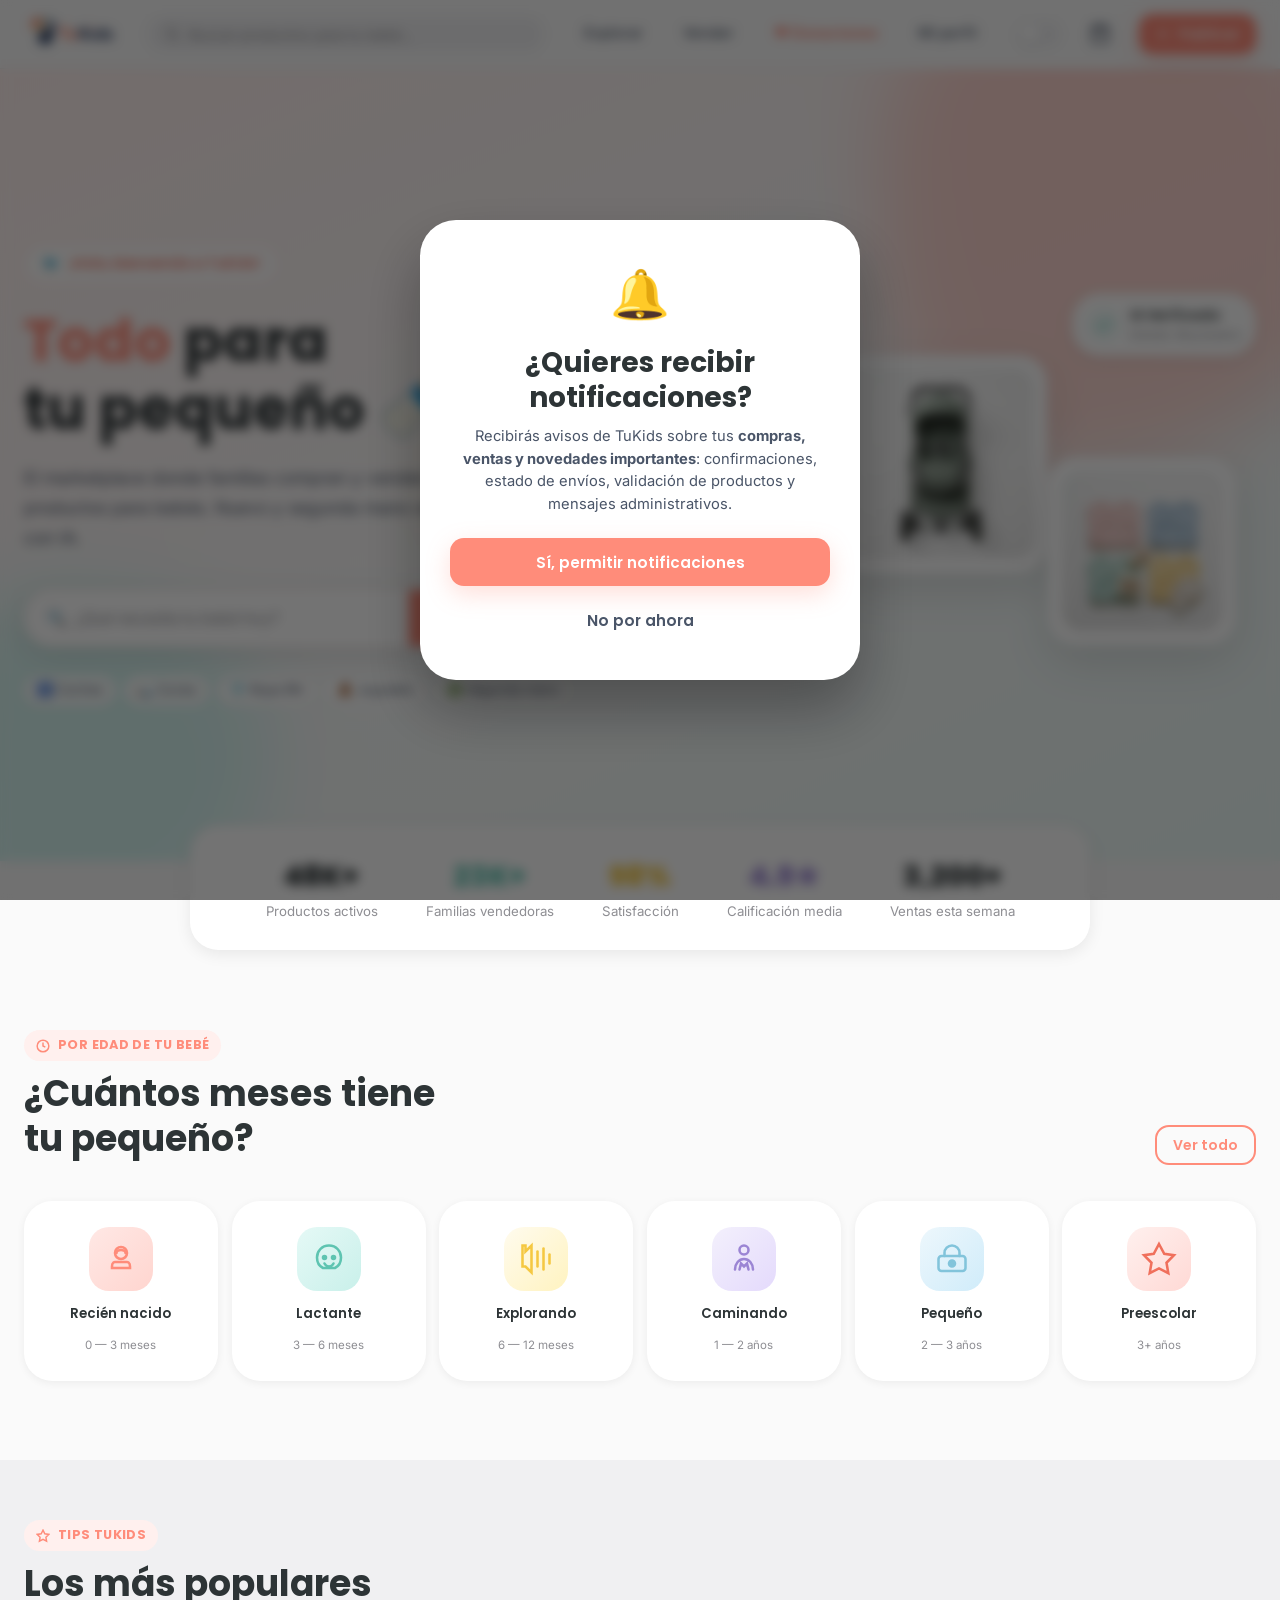
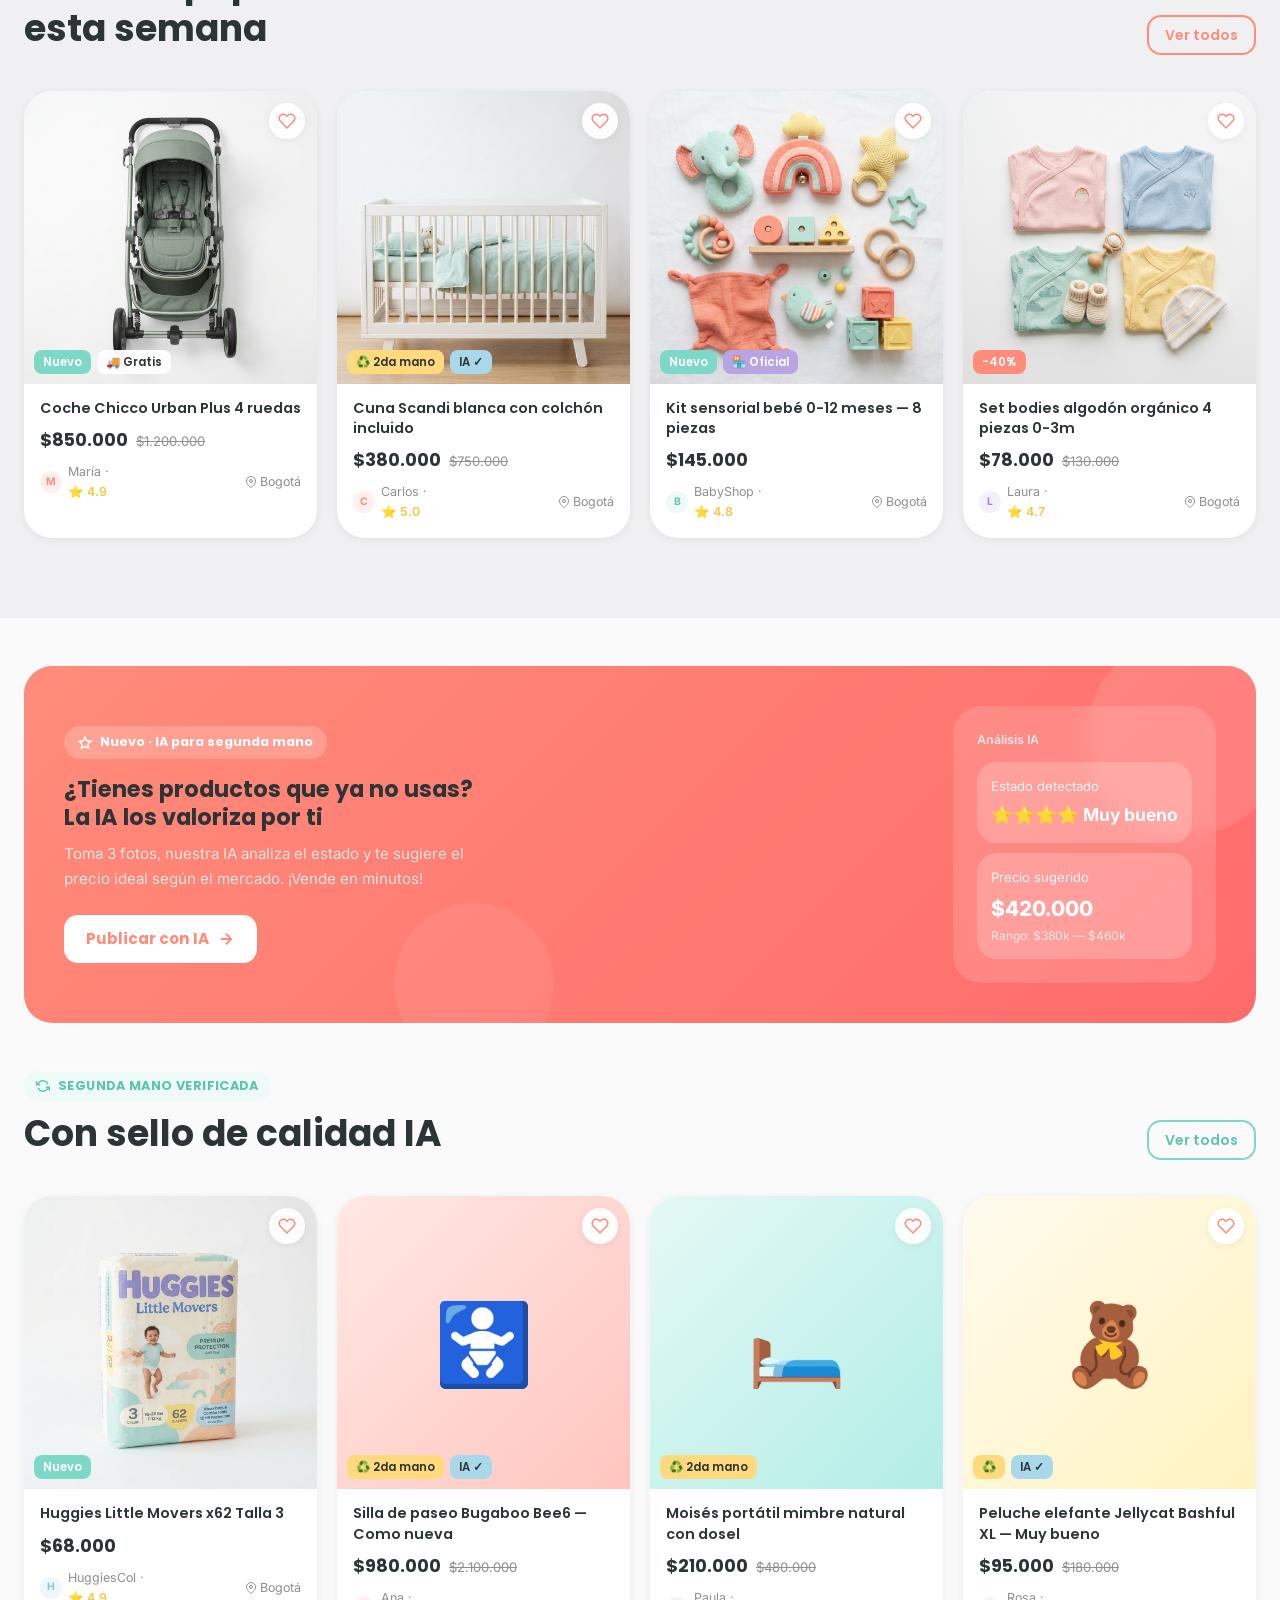
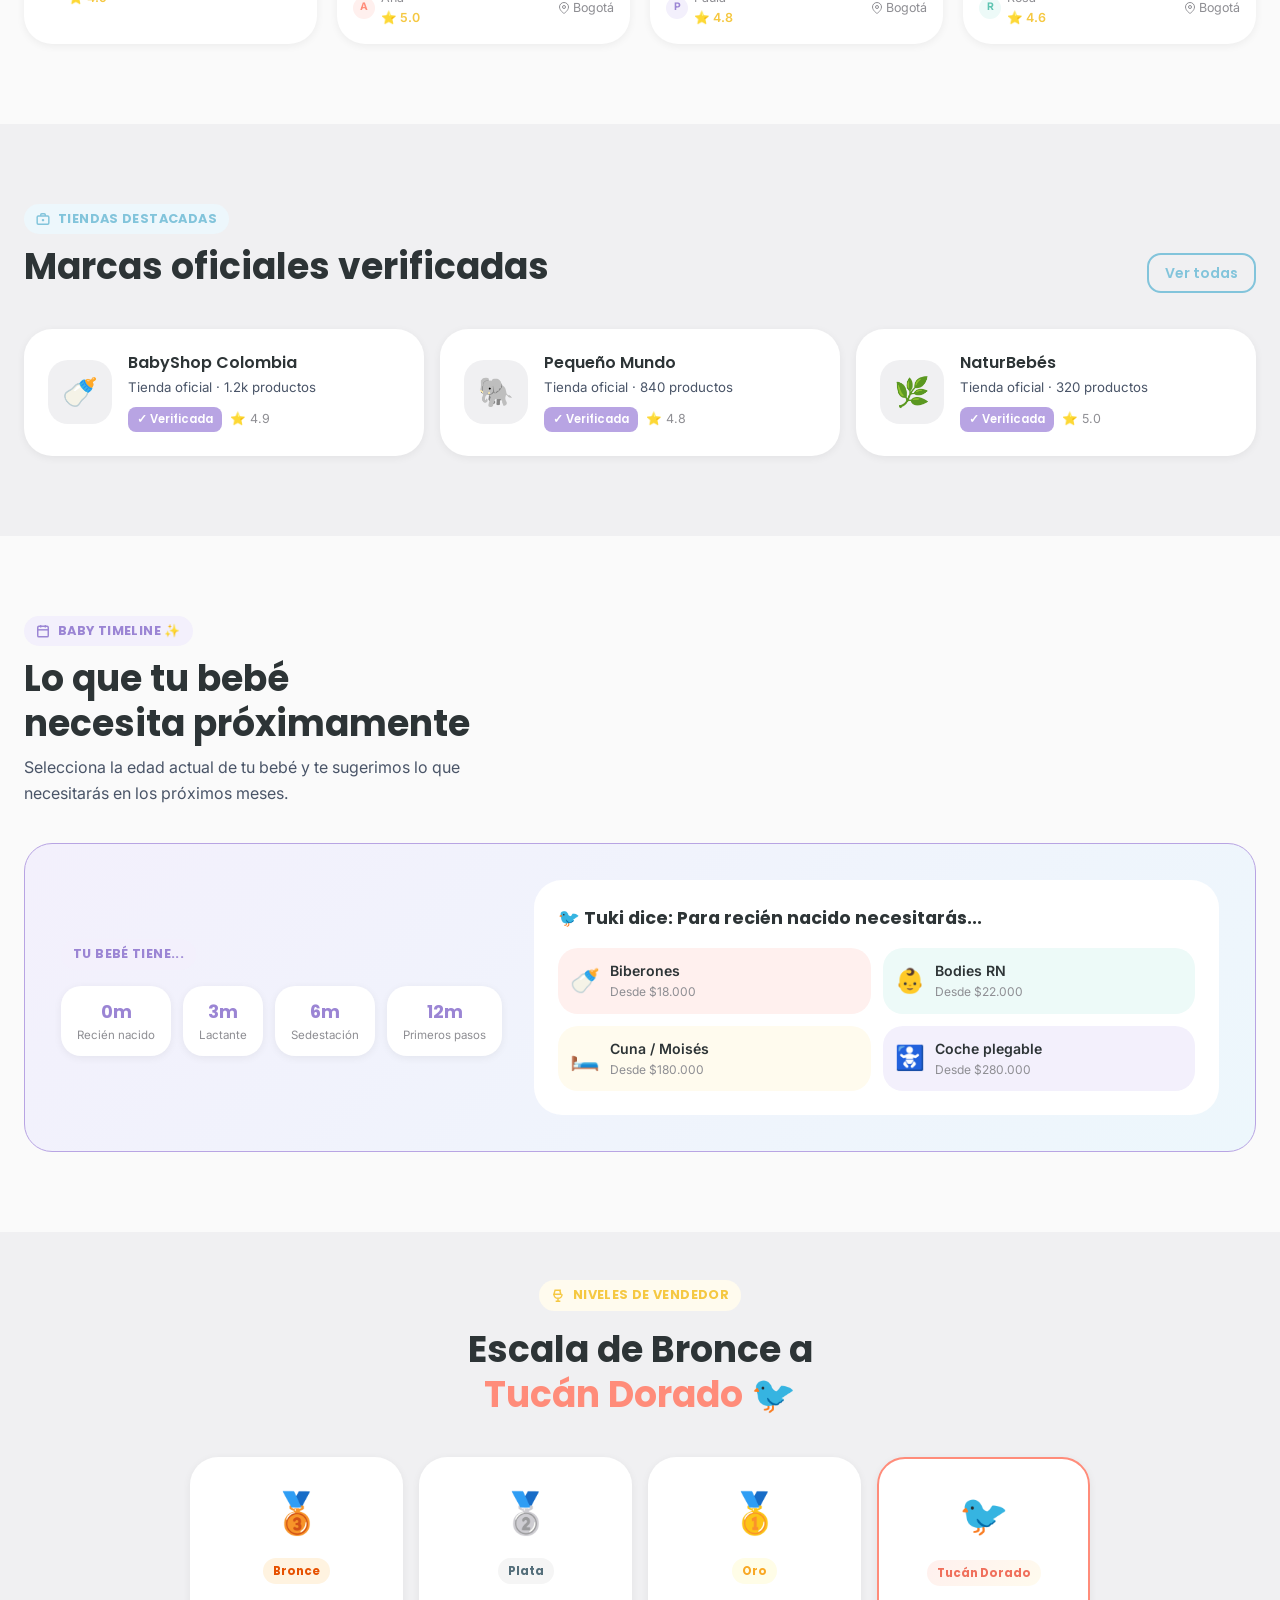
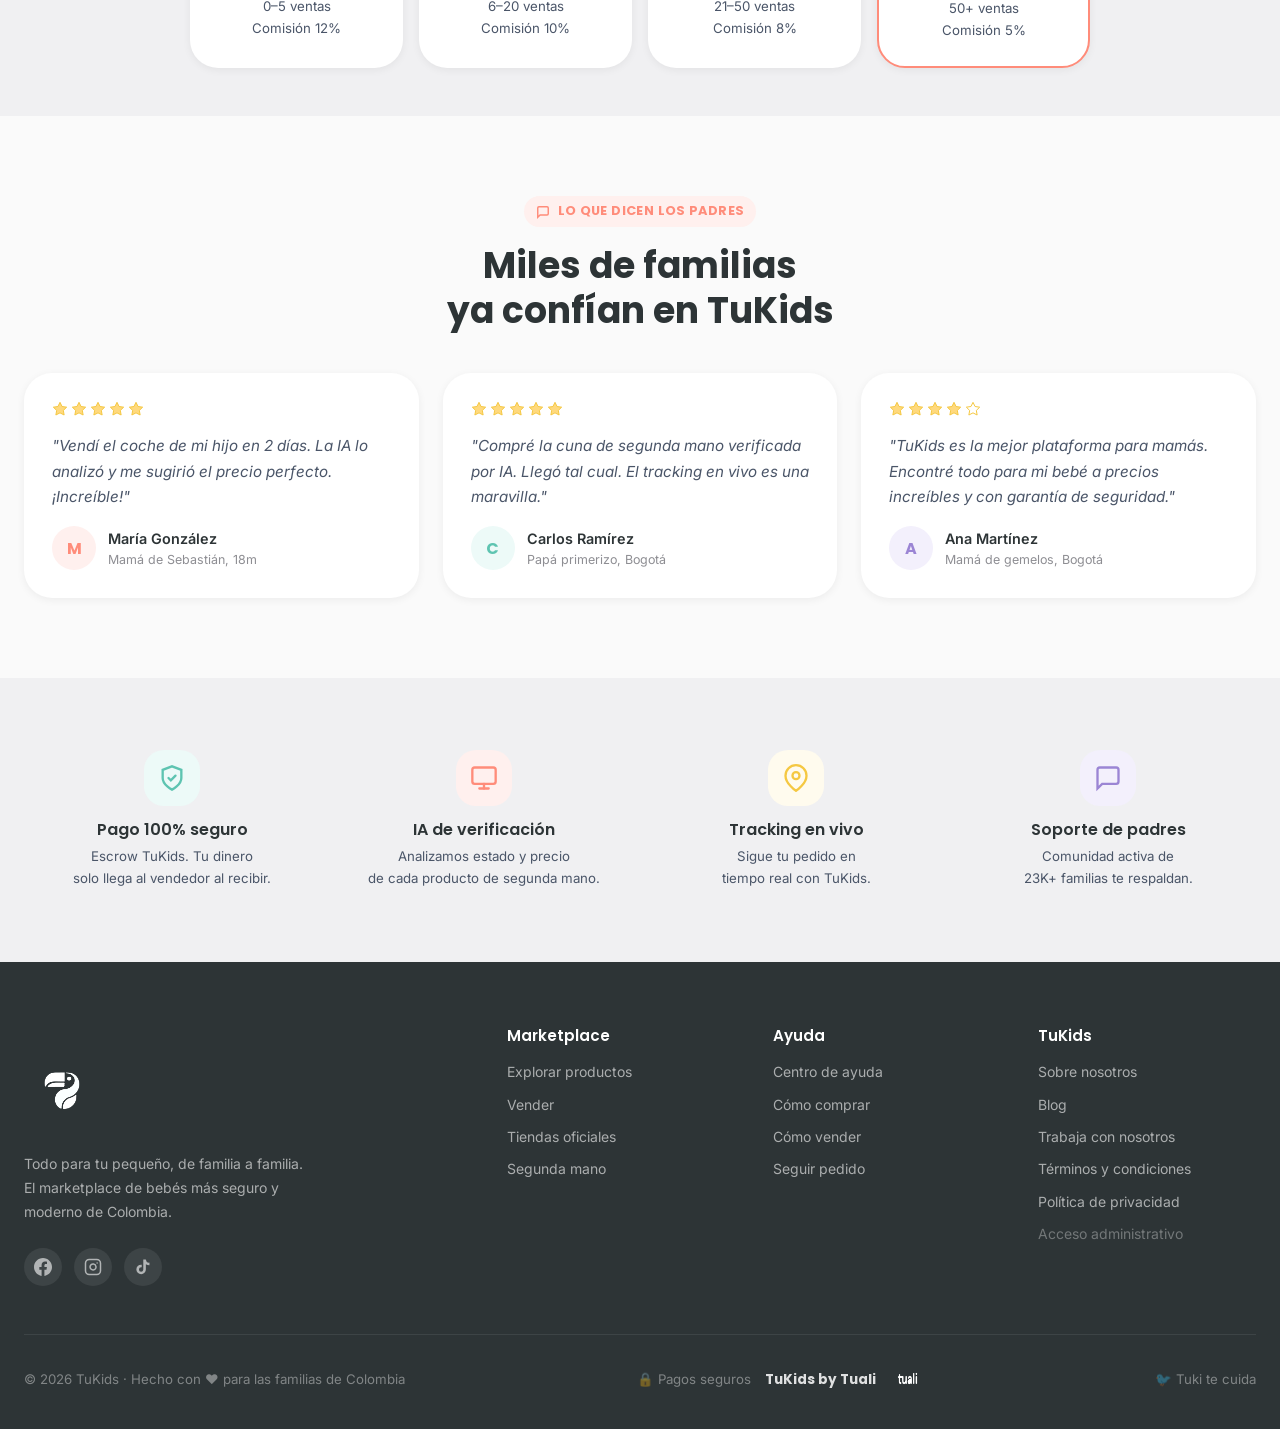
==== commit f3aca0a5: "feat: implementa cambios de la última reunión TuKids Marketplace: - publicar.html: tipo 1ra/2da mano" ====
--- a/index.html
+++ b/index.html
@@ -146,6 +146,7 @@
     .month-chip .month-l { font-size: 0.72rem; color: var(--gray-mid); }
     .month-chip:hover .month-l { color: rgba(255,255,255,0.8); }
   </style>
+  <link rel="icon" type="image/png" href="images/favicon.png">
 </head>
 <body>
 
@@ -153,7 +154,7 @@
 <header class="header">
   <div class="container header-inner">
     <a href="index.html" class="logo">
-      <img src="images/logo.png" alt="TuKids Logo"/>
+      <img src="images/nuevo_logo_oficial.png" alt="TuKids Logo"/>
     </a>
     <div class="search-bar" style="flex:1;max-width:420px;">
       <svg width="18" height="18" viewBox="0 0 24 24" fill="none" stroke="var(--gray-mid)" stroke-width="2" stroke-linecap="round" stroke-linejoin="round"><circle cx="11" cy="11" r="8"/><line x1="21" y1="21" x2="16.65" y2="16.65"/></svg>
@@ -353,7 +354,7 @@
       <div>
         <div class="section-label">
           <svg width="14" height="14" viewBox="0 0 24 24" fill="none" stroke="currentColor" stroke-width="2.5"><polygon points="12 2 15.09 8.26 22 9.27 17 14.14 18.18 21.02 12 17.77 5.82 21.02 7 14.14 2 9.27 8.91 8.26 12 2"/></svg>
-          Recomendados para ti
+          Tips TuKids
         </div>
         <h2>Los más populares<br/>esta semana</h2>
       </div>
@@ -409,7 +410,7 @@
             </div>
             <div class="location">
               <svg width="12" height="12" viewBox="0 0 24 24" fill="none" stroke="var(--gray-mid)" stroke-width="2"><path d="M21 10c0 7-9 13-9 13s-9-6-9-13a9 9 0 0118 0z"/><circle cx="12" cy="10" r="3"/></svg>
-              Medellín
+              Bogotá
             </div>
           </div>
         </div>
@@ -435,7 +436,7 @@
             </div>
             <div class="location">
               <svg width="12" height="12" viewBox="0 0 24 24" fill="none" stroke="var(--gray-mid)" stroke-width="2"><path d="M21 10c0 7-9 13-9 13s-9-6-9-13a9 9 0 0118 0z"/><circle cx="12" cy="10" r="3"/></svg>
-              Nacional
+              Bogotá
             </div>
           </div>
         </div>
@@ -462,7 +463,7 @@
             </div>
             <div class="location">
               <svg width="12" height="12" viewBox="0 0 24 24" fill="none" stroke="var(--gray-mid)" stroke-width="2"><path d="M21 10c0 7-9 13-9 13s-9-6-9-13a9 9 0 0118 0z"/><circle cx="12" cy="10" r="3"/></svg>
-              Cali
+              Bogotá
             </div>
           </div>
         </div>
@@ -537,7 +538,7 @@
             </div>
             <div class="location">
               <svg width="12" height="12" viewBox="0 0 24 24" fill="none" stroke="var(--gray-mid)" stroke-width="2"><path d="M21 10c0 7-9 13-9 13s-9-6-9-13a9 9 0 0118 0z"/><circle cx="12" cy="10" r="3"/></svg>
-              Nacional
+              Bogotá
             </div>
           </div>
         </div>
@@ -578,7 +579,7 @@
               <div class="seller-avatar" style="background:var(--lilac-bg);color:var(--lilac-dark);">P</div>
               <span>Paula · <span class="rating">⭐ 4.8</span></span>
             </div>
-            <div class="location"><svg width="12" height="12" viewBox="0 0 24 24" fill="none" stroke="var(--gray-mid)" stroke-width="2"><path d="M21 10c0 7-9 13-9 13s-9-6-9-13a9 9 0 0118 0z"/><circle cx="12" cy="10" r="3"/></svg>Barranquilla</div>
+            <div class="location"><svg width="12" height="12" viewBox="0 0 24 24" fill="none" stroke="var(--gray-mid)" stroke-width="2"><path d="M21 10c0 7-9 13-9 13s-9-6-9-13a9 9 0 0118 0z"/><circle cx="12" cy="10" r="3"/></svg>Bogotá</div>
           </div>
         </div>
       </div>
@@ -598,7 +599,7 @@
               <div class="seller-avatar" style="background:var(--mint-bg);color:var(--mint-dark);">R</div>
               <span>Rosa · <span class="rating">⭐ 4.6</span></span>
             </div>
-            <div class="location"><svg width="12" height="12" viewBox="0 0 24 24" fill="none" stroke="var(--gray-mid)" stroke-width="2"><path d="M21 10c0 7-9 13-9 13s-9-6-9-13a9 9 0 0118 0z"/><circle cx="12" cy="10" r="3"/></svg>Bucaramanga</div>
+            <div class="location"><svg width="12" height="12" viewBox="0 0 24 24" fill="none" stroke="var(--gray-mid)" stroke-width="2"><path d="M21 10c0 7-9 13-9 13s-9-6-9-13a9 9 0 0118 0z"/><circle cx="12" cy="10" r="3"/></svg>Bogotá</div>
           </div>
         </div>
       </div>
@@ -795,7 +796,7 @@
           <div class="author-avatar" style="background:var(--mint-bg);color:var(--mint-dark);">C</div>
           <div>
             <div class="author-name">Carlos Ramírez</div>
-            <div class="author-label">Papá primerizo, Medellín</div>
+            <div class="author-label">Papá primerizo, Bogotá</div>
           </div>
         </div>
       </div>
@@ -812,7 +813,7 @@
           <div class="author-avatar" style="background:var(--lilac-bg);color:var(--lilac-dark);">A</div>
           <div>
             <div class="author-name">Ana Martínez</div>
-            <div class="author-label">Mamá de gemelos, Cali</div>
+            <div class="author-label">Mamá de gemelos, Bogotá</div>
           </div>
         </div>
       </div>
@@ -843,7 +844,7 @@
           <svg width="28" height="28" viewBox="0 0 24 24" fill="none" stroke="var(--yellow-dark)" stroke-width="2" stroke-linecap="round"><path d="M21 10c0 7-9 13-9 13s-9-6-9-13a9 9 0 0118 0z"/><circle cx="12" cy="10" r="3"/></svg>
         </div>
         <h5>Tracking en vivo</h5>
-        <p style="font-size:0.83rem;margin-top:6px;">Sigue tu pedido en<br/>tiempo real con mapa interactivo.</p>
+        <p style="font-size:0.83rem;margin-top:6px;">Sigue tu pedido en<br/>tiempo real con TuKids.</p>
       </div>
       <div style="text-align:center;padding:24px;">
         <div style="width:56px;height:56px;background:var(--lilac-bg);border-radius:var(--r-lg);display:flex;align-items:center;justify-content:center;margin:0 auto 14px;">
@@ -862,7 +863,7 @@
     <div class="footer-grid">
       <div>
         <div style="display:flex;align-items:center;gap:10px;margin-bottom:16px;">
-          <img src="images/logo.png" alt="TuKids" style="height:36px;filter:brightness(10);"/>
+          <img src="images/logo_bottom.png" alt="TuKids" style="height:110px;filter:brightness(10);"/>
         </div>
         <p style="max-width:280px;line-height:1.7;">Todo para tu pequeño, de familia a familia. El marketplace de bebés más seguro y moderno de Colombia.</p>
         <div class="social-links" style="margin-top:24px;">
@@ -884,7 +885,6 @@
           <a href="publicar.html">Vender</a>
           <a href="#">Tiendas oficiales</a>
           <a href="#">Segunda mano</a>
-          <a href="#">Novedades</a>
         </div>
       </div>
       <div>
@@ -894,7 +894,6 @@
           <a href="#">Cómo comprar</a>
           <a href="#">Cómo vender</a>
           <a href="tracking.html">Seguir pedido</a>
-          <a href="#">Garantías</a>
         </div>
       </div>
       <div>
@@ -905,15 +904,18 @@
           <a href="#">Trabaja con nosotros</a>
           <a href="#">Términos y condiciones</a>
           <a href="#">Política de privacidad</a>
-        </div>
-      </div>
-    </div>
-    <div class="footer-bottom">
+          <a href="admin.html" style="opacity:.55;">Acceso administrativo</a>
+        </div>
+      </div>
+    </div>
+    <div class="footer-bottom" style="flex-wrap:wrap;gap:20px;justify-content:space-between;">
       <span>© 2026 TuKids · Hecho con ❤️ para las familias de Colombia</span>
-      <div style="display:flex;gap:20px;">
+      <div style="display:flex;align-items:center;gap:14px;">
         <span>🔒 Pagos seguros</span>
-        <span>🐦 Tuki te cuida</span>
-      </div>
+        <span style="font-size:0.85rem;color:rgba(255,255,255,0.85);font-weight:700;font-family:var(--font-title);">TuKids by Tuali</span>
+        <img src="images/tuali_logo.png" alt="Tuali Logo" style="height:34px;object-fit:contain;filter:brightness(10);"/>
+      </div>
+      <span>🐦 Tuki te cuida</span>
     </div>
   </div>
 </footer>
--- a/css/styles.css
+++ b/css/styles.css
@@ -132,7 +132,9 @@
   gap: 24px;
 }
 .logo { display: flex; align-items: center; gap: 10px; flex-shrink: 0; }
-.logo img { height: 40px; width: auto; }
+.logo img { height: 140px; width: auto; max-height: none; transition: transform 0.3s ease; }
+.logo:hover img { transform: scale(1.05); }
+@media (max-width: 768px) { .logo img { height: 96px; } }
 .logo-text { font-family: var(--font-title); font-size: 1.4rem; font-weight: 800; }
 .logo-tu   { color: var(--coral); }
 .logo-kids { color: var(--carbon); }
@@ -858,15 +860,36 @@
   border-radius: var(--r-xl);
   box-shadow: var(--shadow-sm);
   cursor: pointer;
-  transition: var(--transition);
+  transition: transform 0.45s cubic-bezier(.22,.61,.36,1), box-shadow 0.3s ease, border-color 0.3s ease;
   border: 2px solid transparent;
   text-align: center;
-}
+  animation: card-float 6s ease-in-out infinite;
+  animation-delay: calc(var(--i, 0) * 0.6s);
+  will-change: transform;
+}
+.cat-card:nth-child(1) { --i: 0; }
+.cat-card:nth-child(2) { --i: 1; }
+.cat-card:nth-child(3) { --i: 2; }
+.cat-card:nth-child(4) { --i: 3; }
+.cat-card:nth-child(5) { --i: 4; }
+.cat-card:nth-child(6) { --i: 5; }
 .cat-card:hover {
-  transform: translateY(-6px);
+  transform: translateY(-10px) scale(1.03);
   border-color: var(--coral);
   box-shadow: var(--shadow-md);
-}
+  animation-play-state: paused;
+}
+@keyframes card-float {
+  0%, 100% { transform: translateY(0); }
+  50%      { transform: translateY(-6px); }
+}
+@media (prefers-reduced-motion: reduce) {
+  .cat-card { animation: none; }
+}
+
+/* Product card subtle hover lift (no overlap risk) */
+.product-card { transition: transform 0.35s cubic-bezier(.22,.61,.36,1), box-shadow 0.3s ease; }
+.product-card:hover { transform: translateY(-6px); box-shadow: var(--shadow-md); }
 .cat-icon {
   width: 64px;
   height: 64px;
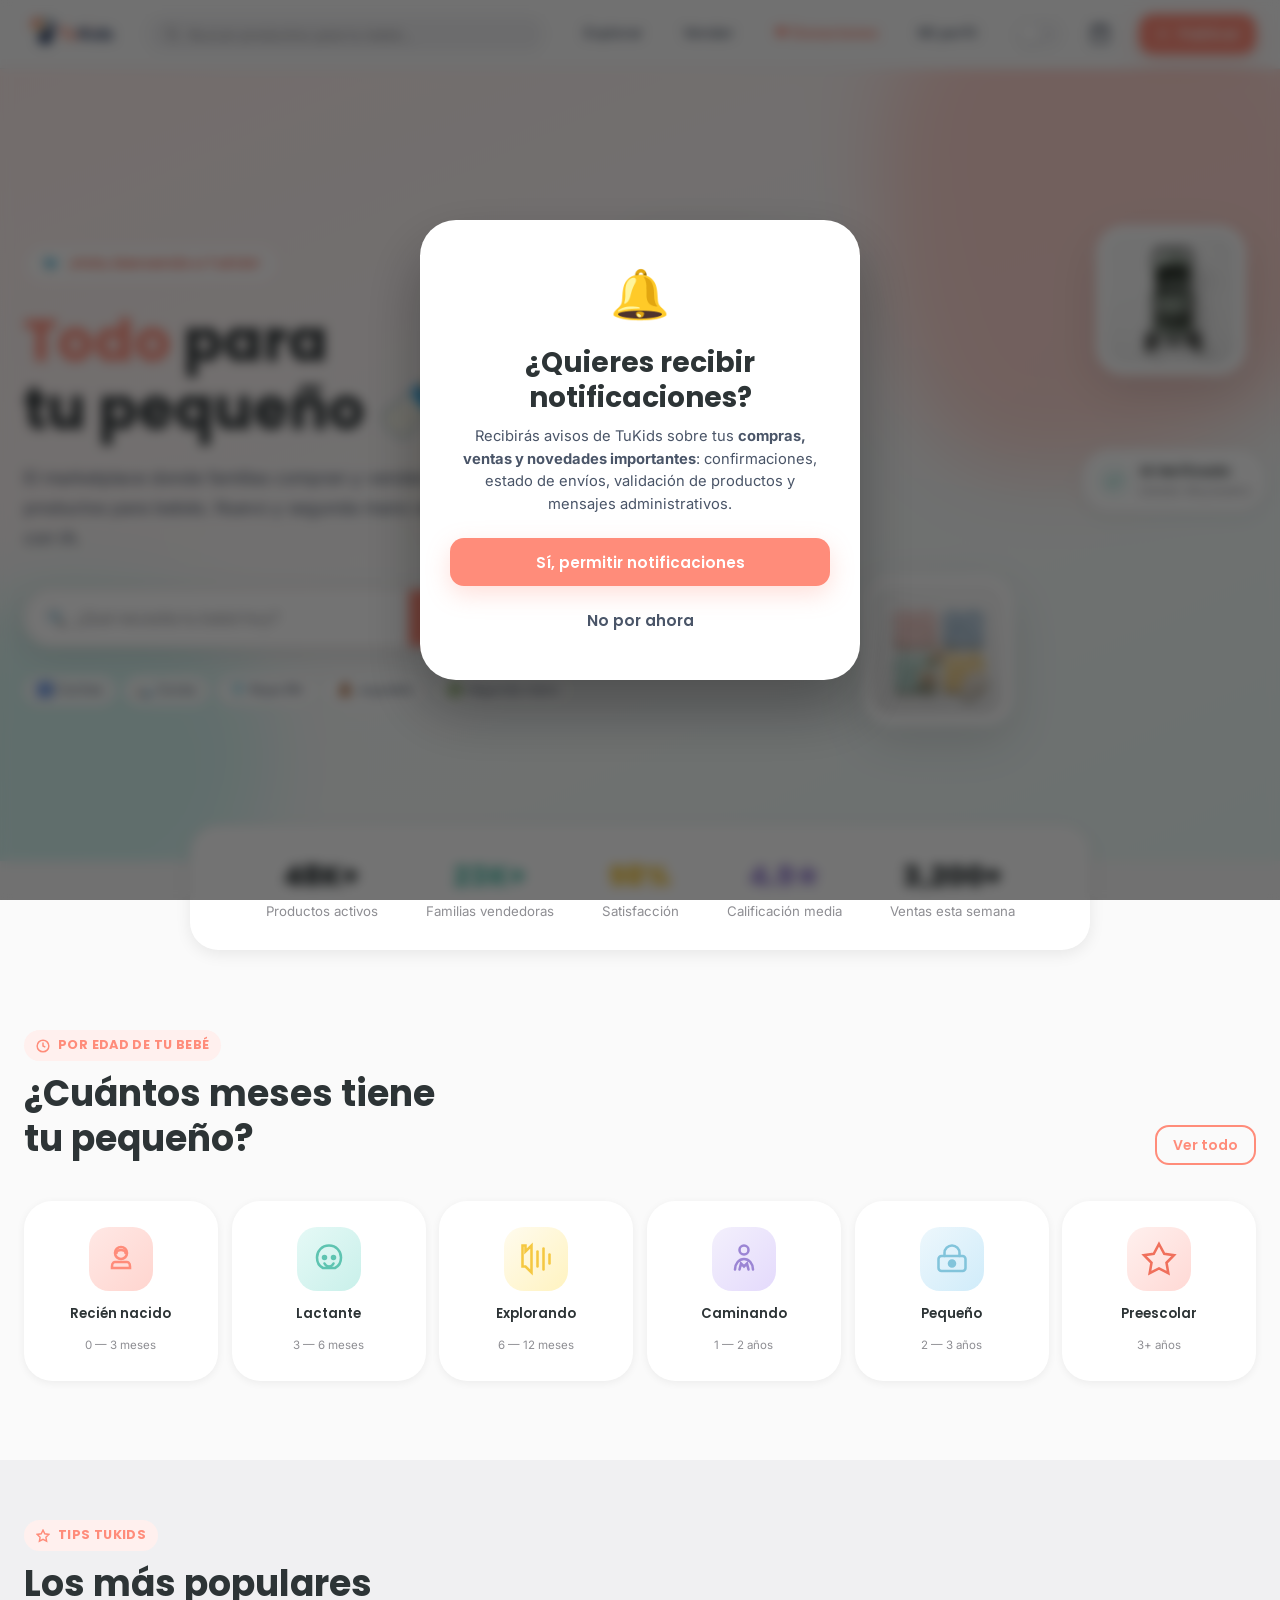
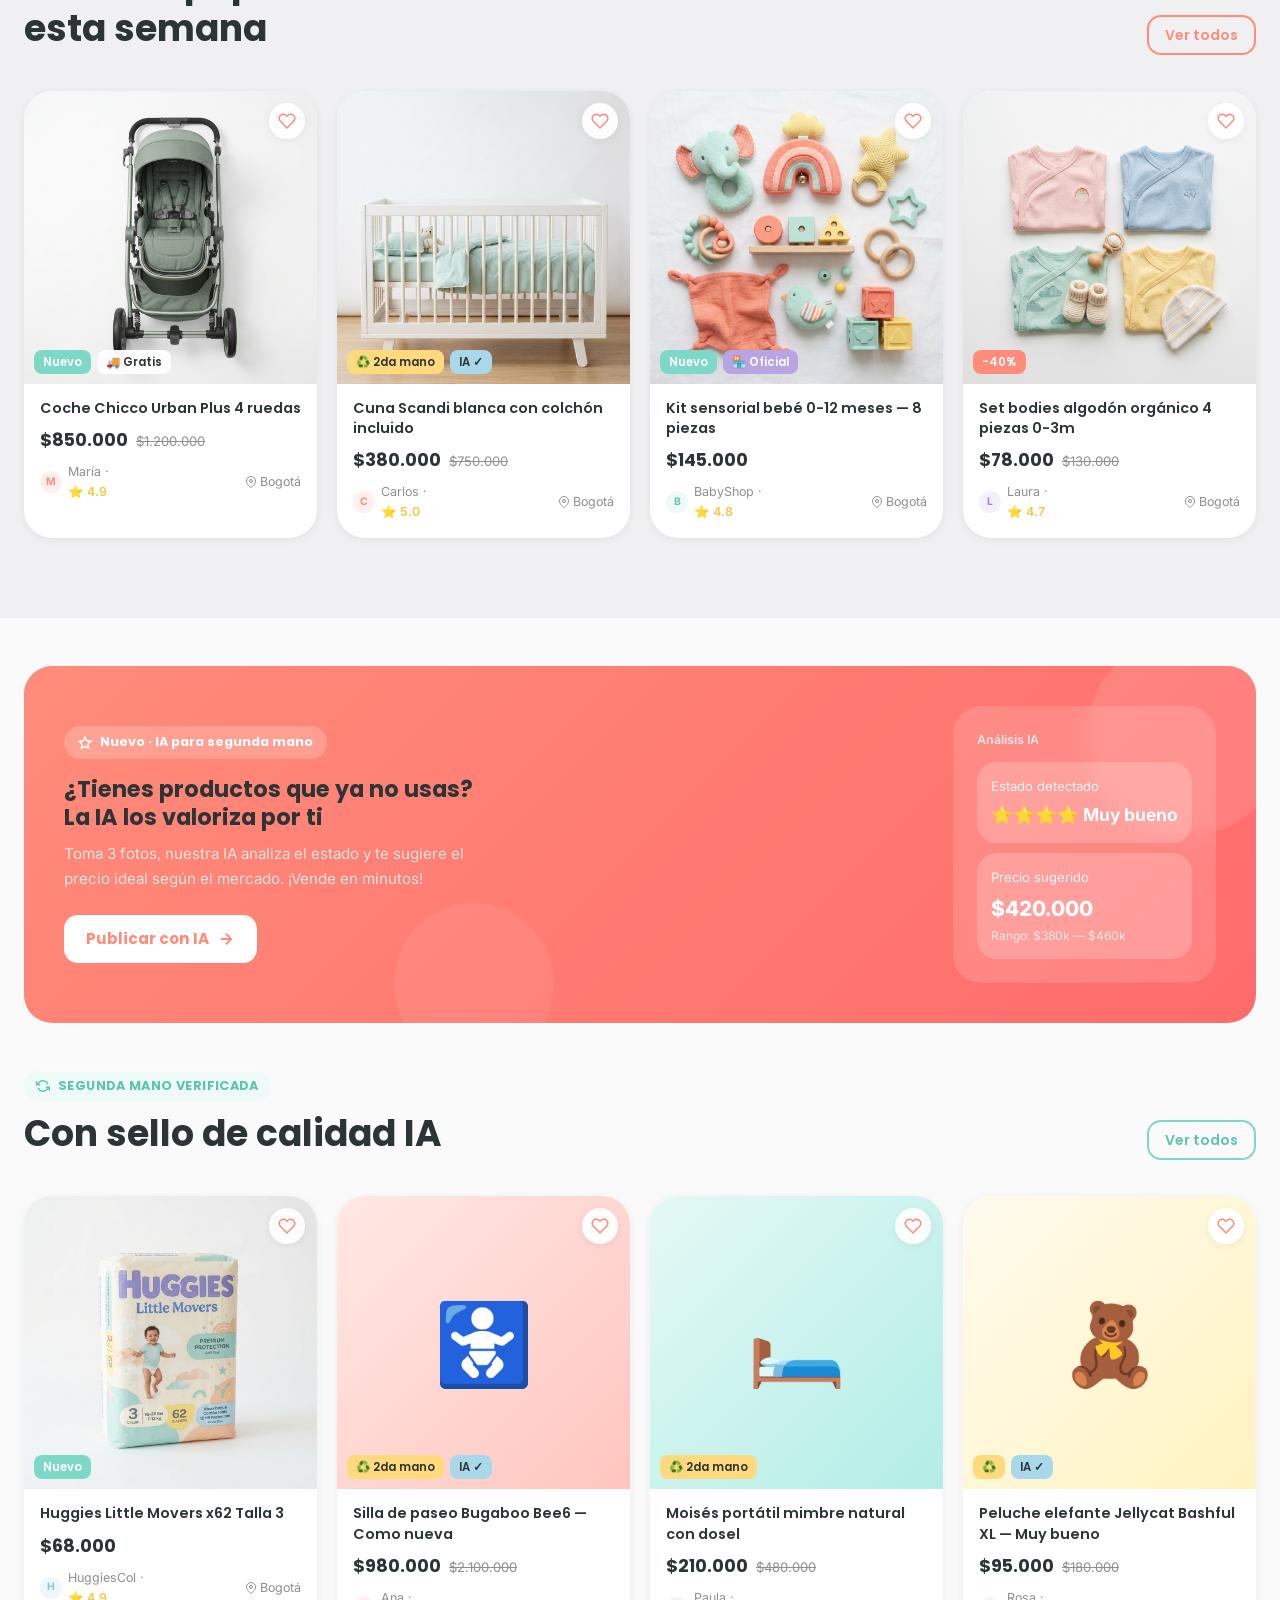
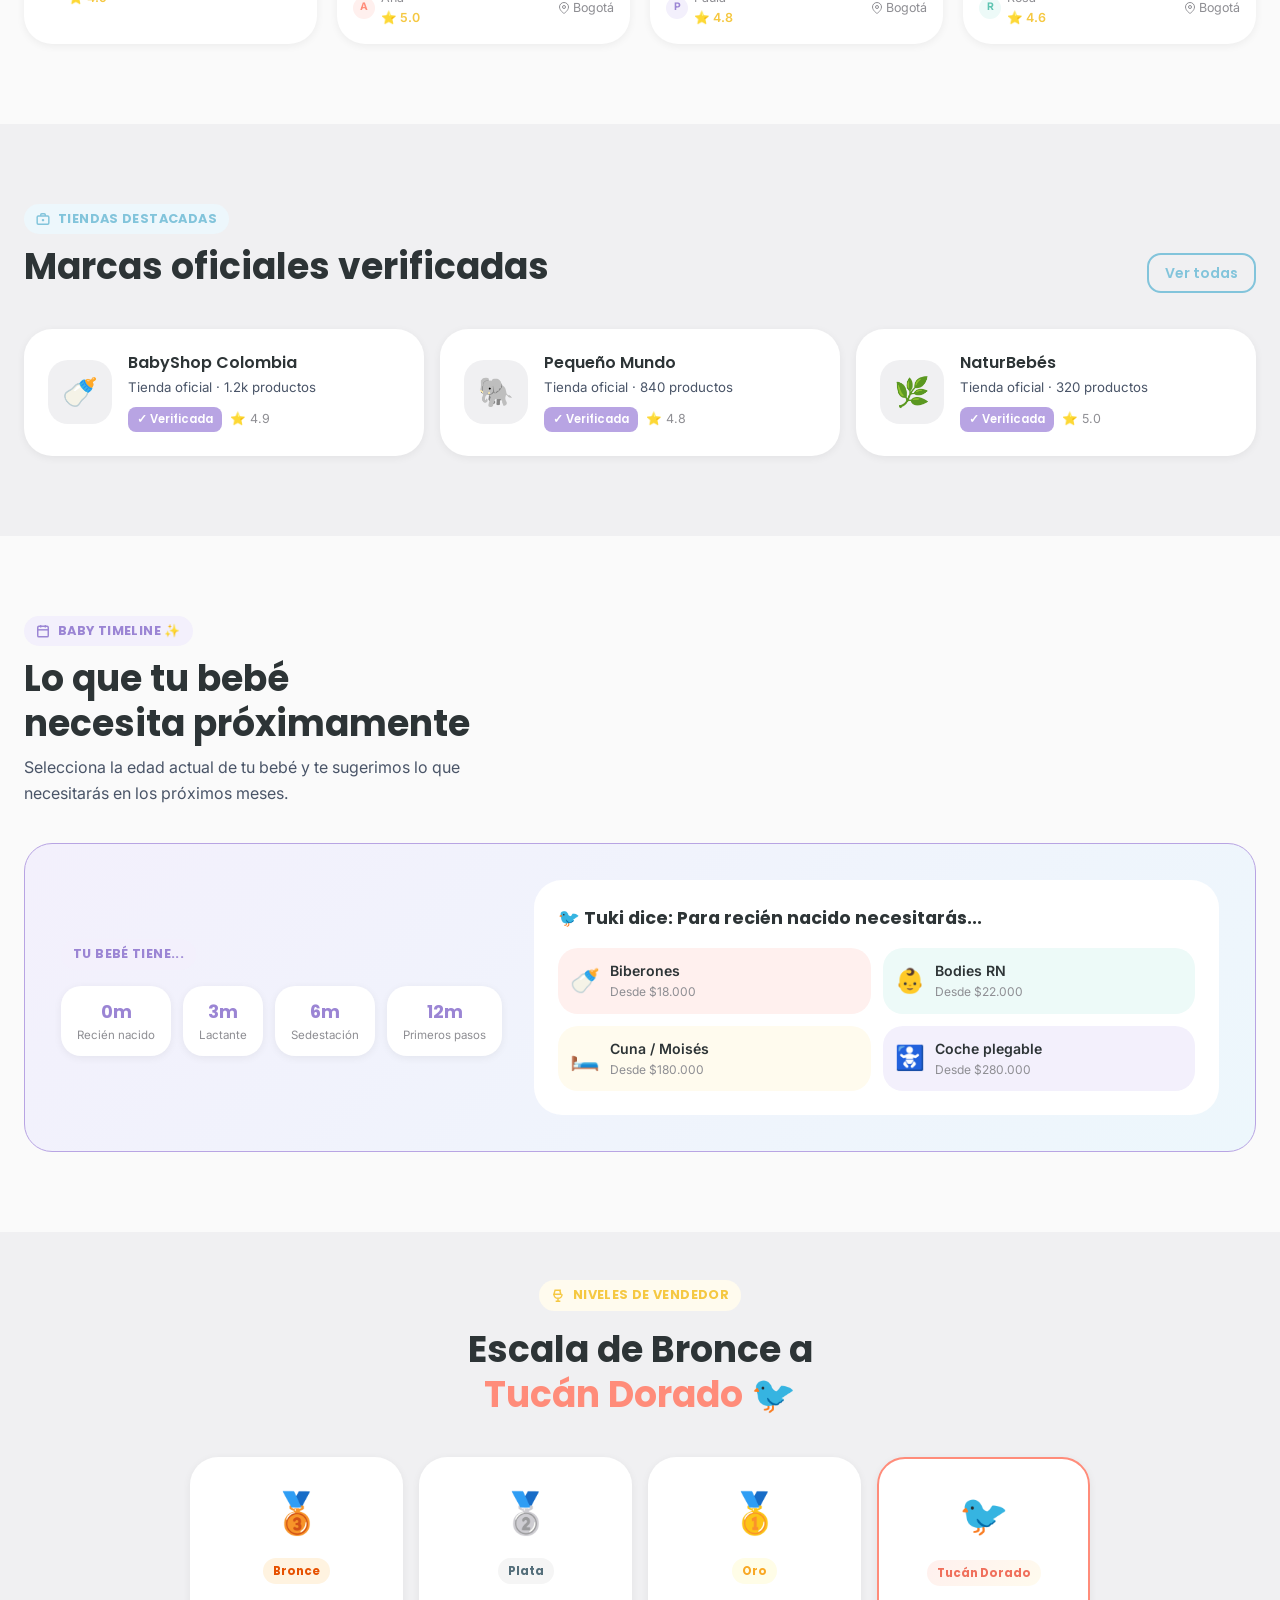
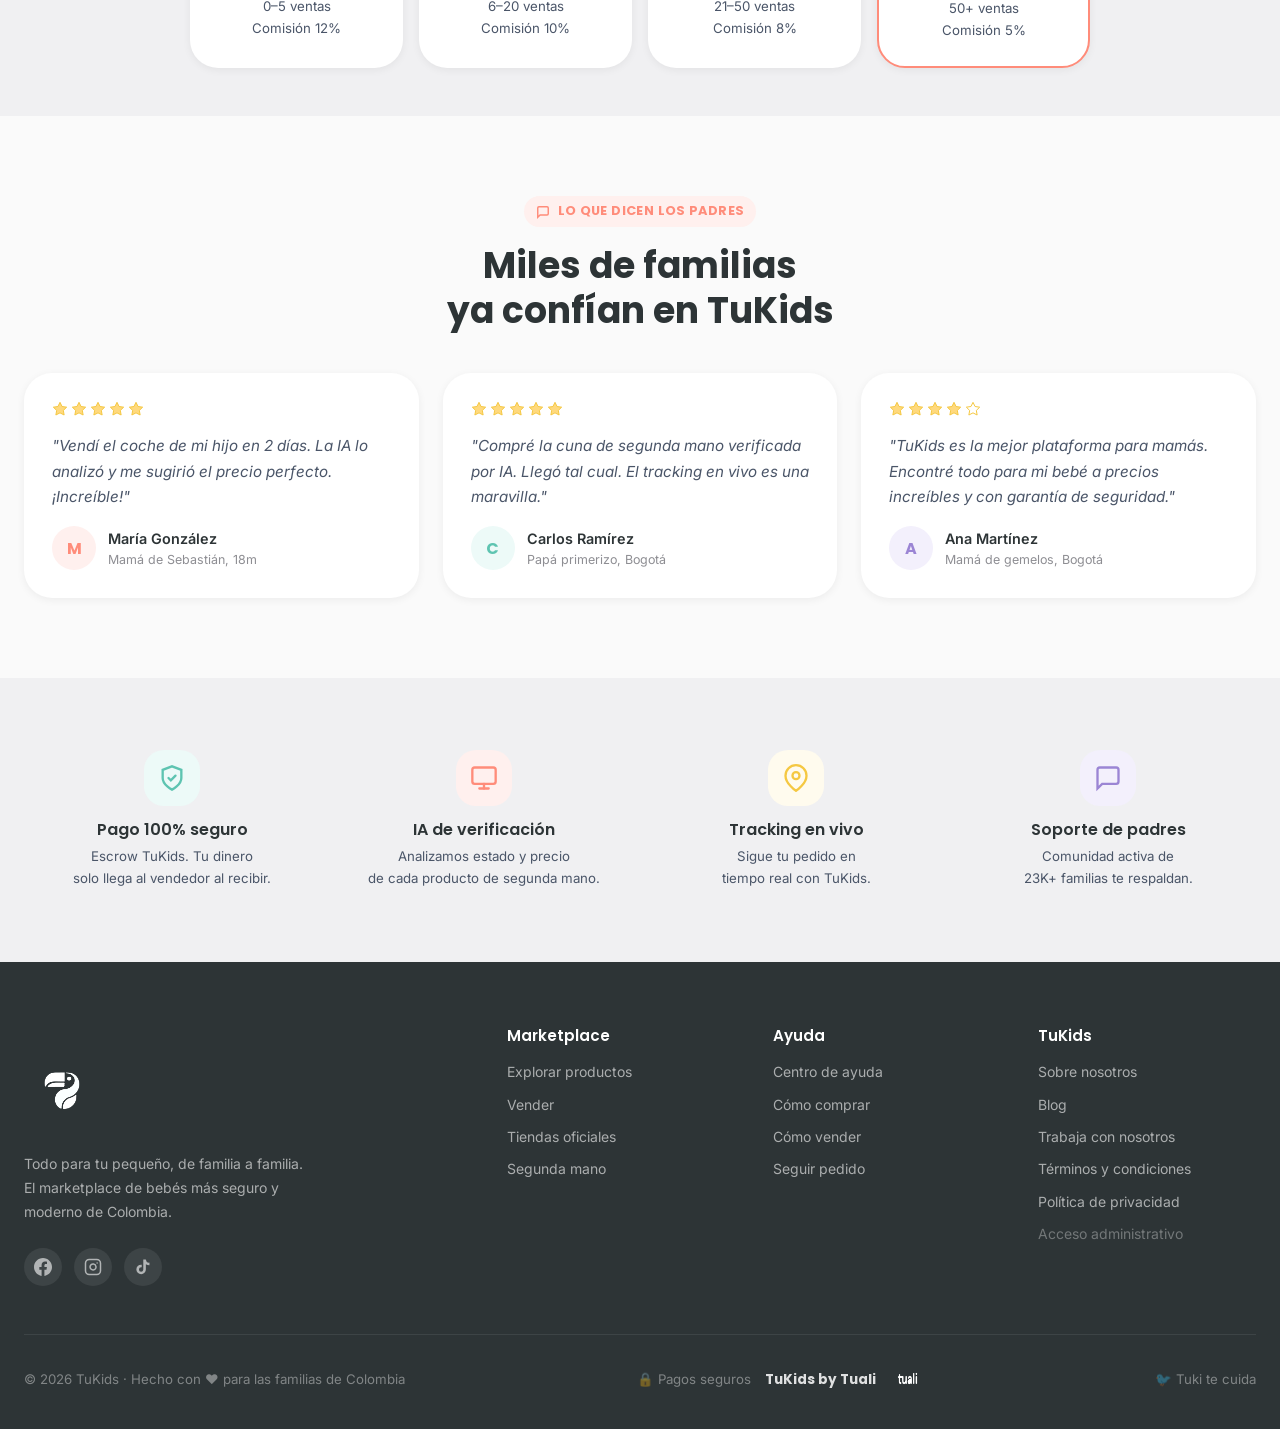
==== commit 8c1ab751: "fix(home): cartas flotantes arrastrables sin solapamiento - Reescribe el layout del hero-visual: car" ====
--- a/index.html
+++ b/index.html
@@ -58,26 +58,86 @@
       border: 1px solid rgba(0,0,0,0.07);
     }
     .hero-tag:hover { background: var(--coral-bg); color: var(--coral); border-color: var(--coral); }
-    .hero-visual { position: relative; flex: 1; display: flex; justify-content: center; align-items: center; min-height: 380px; }
+    /* ── Hero visual: cartas arrastrables, posiciones iniciales separadas ── */
+    .hero-visual {
+      position: relative; flex: 1 1 500px;
+      min-width: 480px; min-height: 520px;
+    }
+    @media (max-width: 900px) {
+      .hero-visual { min-width: 0; flex-basis: 100%; min-height: 460px; }
+    }
     .hero-product-float {
       position: absolute; background: var(--white); border-radius: var(--r-xl);
-      padding: 14px; box-shadow: var(--shadow-xl);
-      animation: float 3.5s ease-in-out infinite;
-    }
-    .hero-product-float img { width: 160px; height: 160px; object-fit: cover; border-radius: var(--r-lg); }
-    .hp1 { top: 20px; left: 20px; animation-delay: 0s; }
-    .hp2 { bottom: 20px; right: 20px; animation-delay: 1.2s; }
-    .hp3 { top: 50%; left: 50%; transform: translate(-50%,-55%); animation-delay: 0.6s; }
-    .hp3 img { width: 190px; height: 190px; }
+      padding: 10px; box-shadow: var(--shadow-xl);
+      width: 150px; will-change: transform;
+      cursor: grab; user-select: none; touch-action: none;
+      transition: box-shadow .2s ease;
+    }
+    .hero-product-float:hover { box-shadow: 0 20px 40px rgba(0,0,0,.18); }
+    .hero-product-float.dragging {
+      cursor: grabbing; animation: none !important;
+      z-index: 100; box-shadow: 0 30px 60px rgba(0,0,0,.32);
+    }
+    .hero-product-float img {
+      width: 130px; height: 130px; object-fit: cover;
+      border-radius: var(--r-lg); display: block; pointer-events: none;
+    }
+    .hp3 img { width: 130px; height: 130px; }
+
+    /* Posiciones iniciales: las 3 cartas separadas por ≥ 70px en al menos un eje */
+    .hp1 { top: 10px;  left: 10px;  animation: hp-float-y 4.0s ease-in-out infinite; }
+    .hp3 { top: 10px;  right: 10px; animation: hp-float-x 4.4s ease-in-out infinite; }
+    .hp2 { bottom: 10px; left: 50%; margin-left: -75px;
+           animation: hp-float-y 3.8s ease-in-out 1.6s infinite; }
+    .hero-product-float.moved { animation: none; }
+
+    @keyframes hp-float-y {
+      0%, 100% { transform: translate(var(--ox, 0), 0); }
+      50%       { transform: translate(var(--ox, 0), -7px); }
+    }
+    @keyframes hp-float-x {
+      0%, 100% { transform: translate(0, var(--oy, 0)); }
+      50%       { transform: translate(7px, var(--oy, 0)); }
+    }
+
+    /* Hint flotante */
+    .drag-hint {
+      position: absolute; bottom: -28px; left: 50%; transform: translateX(-50%);
+      font-size: .72rem; color: var(--gray-mid); font-family: var(--font-title);
+      font-weight: 600; opacity: .9; pointer-events: none; white-space: nowrap;
+      animation: hint-fade 8s ease-in-out forwards;
+    }
+    @keyframes hint-fade {
+      0%, 70% { opacity: .9; }
+      100%    { opacity: 0; }
+    }
+
+    /* Móvil: cartas más pequeñas, hint oculto */
+    @media (max-width: 600px) {
+      .hero-product-float { width: 132px; padding: 8px; }
+      .hero-product-float img, .hp3 img { width: 116px; height: 116px; }
+      .hp2 { margin-left: -66px; }
+      .drag-hint { display: none; }
+    }
+
+    @media (prefers-reduced-motion: reduce) {
+      .hero-product-float { animation: none; }
+    }
+
+    /* Pills laterales, en franja media (entre la fila superior de cartas y hp2) */
     .hero-pill {
       position: absolute; background: var(--white); border-radius: var(--r-xl);
       padding: 12px 16px; box-shadow: var(--shadow-md); display: flex;
       align-items: center; gap: 10px; font-size: 0.82rem; font-weight: 600;
-      font-family: var(--font-title); white-space: nowrap;
+      font-family: var(--font-title); white-space: nowrap; z-index: 3;
+      pointer-events: none;
     }
     .hero-pill .pill-icon { width: 32px; height: 32px; border-radius: 50%; display: flex; align-items: center; justify-content: center; }
-    .pill-1 { top: 8px; right: 0; }
-    .pill-2 { bottom: 20px; left: 0; }
+    .pill-1 { top: 45%; right: -10px; }
+    .pill-2 { top: 55%; left: -10px;  }
+    @media (max-width: 900px) {
+      .pill-1, .pill-2 { display: none; }
+    }
     /* Stats band */
     .stats-band {
       background: var(--white); border-radius: var(--r-xl); padding: 28px 40px;
@@ -211,7 +271,7 @@
         <span class="hero-tag" onclick="location='explorar.html'">♻️ Segunda mano</span>
       </div>
     </div>
-    <div class="hero-visual animate-fade-in anim-delay-2" style="flex:1;min-width:300px;">
+    <div class="hero-visual animate-fade-in anim-delay-2" id="heroVisual">
       <div class="hero-product-float hp3">
         <img src="images/stroller.png" alt="Cocheclito"/>
       </div>
@@ -233,6 +293,7 @@
         </div>
         <div><div style="color:var(--carbon);font-size:0.82rem;">4.9 ⭐ · 23k+ reseñas</div><div style="color:var(--gray-mid);font-size:0.72rem;font-weight:400;">Comunidad de padres</div></div>
       </div>
+      <div class="drag-hint">✋ Puedes arrastrar las cartas</div>
     </div>
   </div>
 </section>
@@ -998,6 +1059,58 @@
 document.getElementById('mainSearch').addEventListener('keydown', e => {
   if (e.key === 'Enter') location.href = 'explorar.html';
 });
+
+/* ── Cartas flotantes arrastrables ── */
+(function initDraggableHeroCards() {
+  const cards = document.querySelectorAll('.hero-product-float');
+  if (!cards.length) return;
+
+  cards.forEach(card => {
+    let dragging = false;
+    let offsetX = 0, offsetY = 0;       // posición acumulada
+    let startX = 0, startY = 0;          // punto donde el usuario empezó a arrastrar
+    let baseX = 0, baseY = 0;            // offset acumulado antes de este arrastre
+
+    function applyTransform() {
+      card.style.transform = `translate(${offsetX}px, ${offsetY}px)`;
+    }
+
+    card.addEventListener('pointerdown', e => {
+      if (e.pointerType === 'mouse' && e.button !== 0) return;
+      dragging = true;
+      try { card.setPointerCapture(e.pointerId); } catch (_) {}
+      card.classList.add('dragging', 'moved');
+      startX = e.clientX;
+      startY = e.clientY;
+      baseX = offsetX;
+      baseY = offsetY;
+      e.preventDefault();
+    });
+
+    card.addEventListener('pointermove', e => {
+      if (!dragging) return;
+      offsetX = baseX + (e.clientX - startX);
+      offsetY = baseY + (e.clientY - startY);
+      applyTransform();
+    });
+
+    function endDrag(e) {
+      if (!dragging) return;
+      dragging = false;
+      try { card.releasePointerCapture(e.pointerId); } catch (_) {}
+      card.classList.remove('dragging');
+    }
+    card.addEventListener('pointerup', endDrag);
+    card.addEventListener('pointercancel', endDrag);
+
+    // Doble clic → volver a la posición inicial
+    card.addEventListener('dblclick', () => {
+      offsetX = 0; offsetY = 0;
+      card.style.transform = '';
+      card.classList.remove('moved');
+    });
+  });
+})();
 </script>
 </body>
 </html>
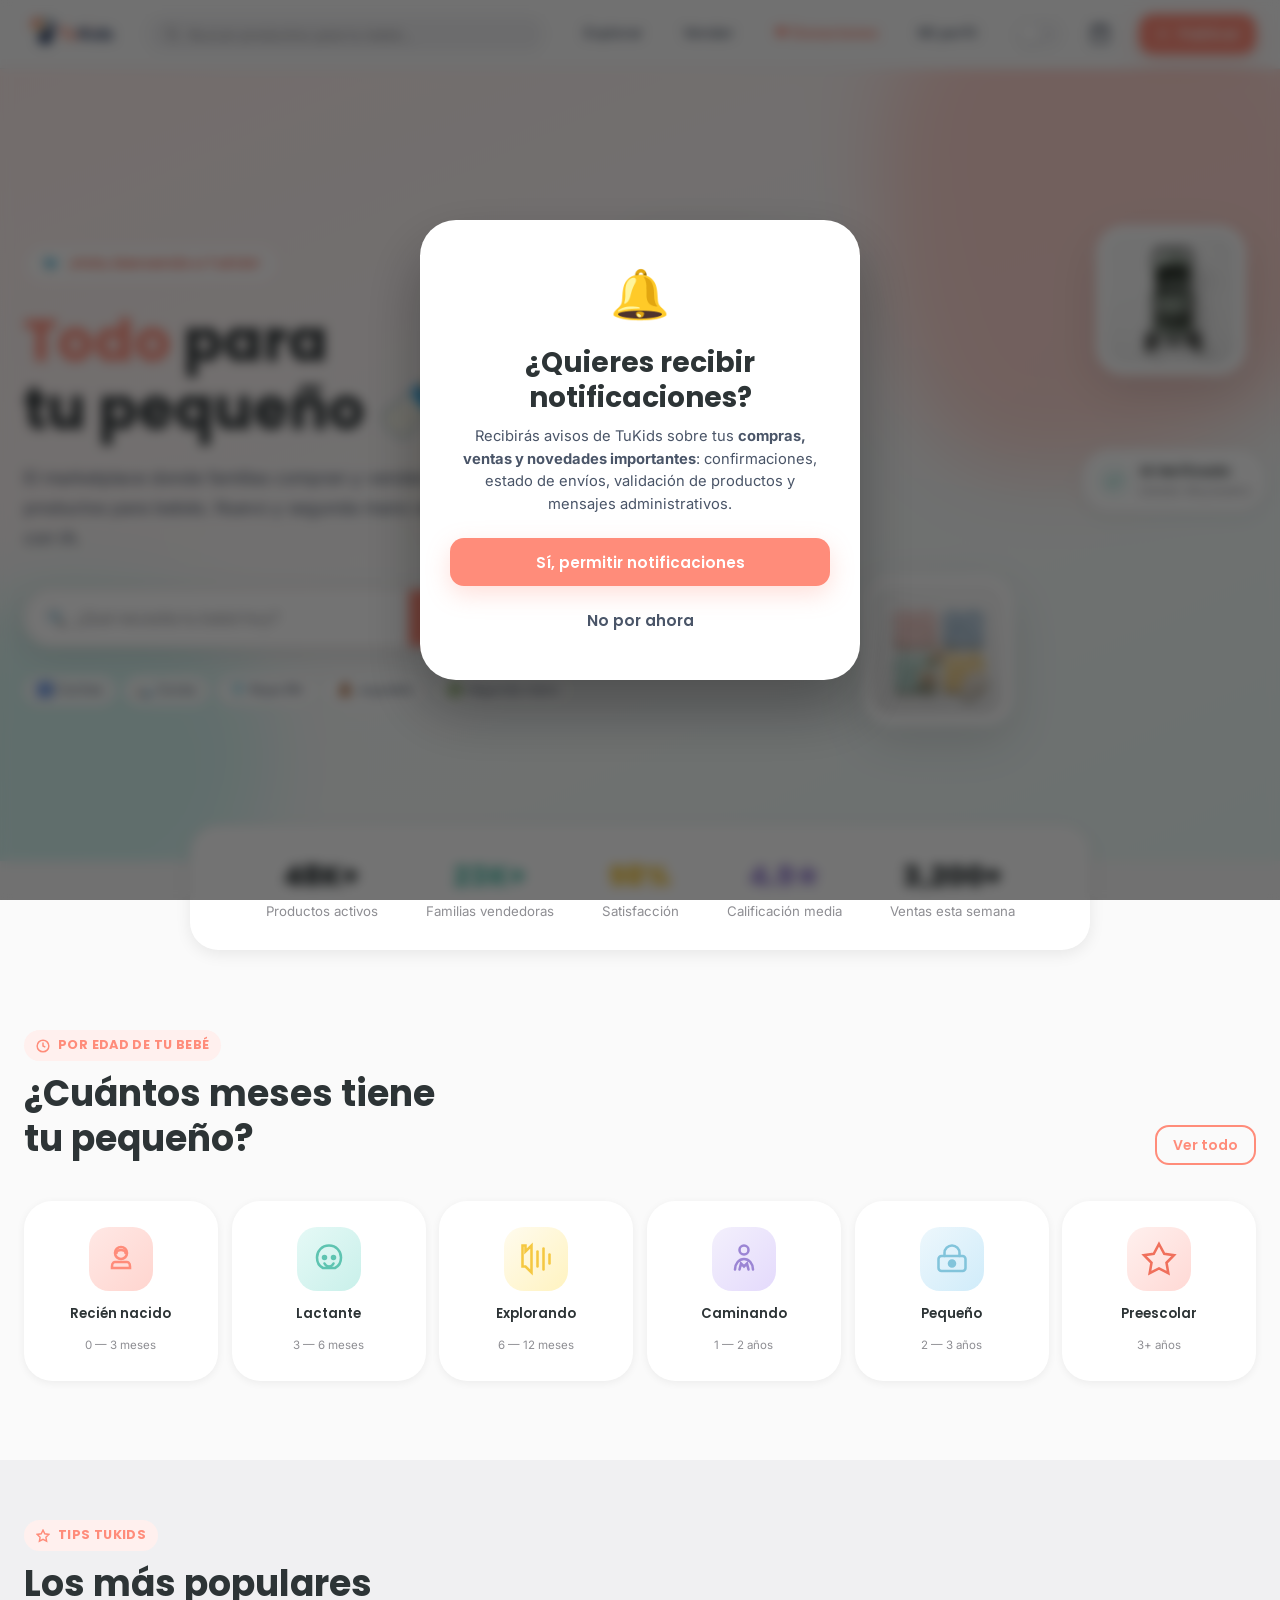
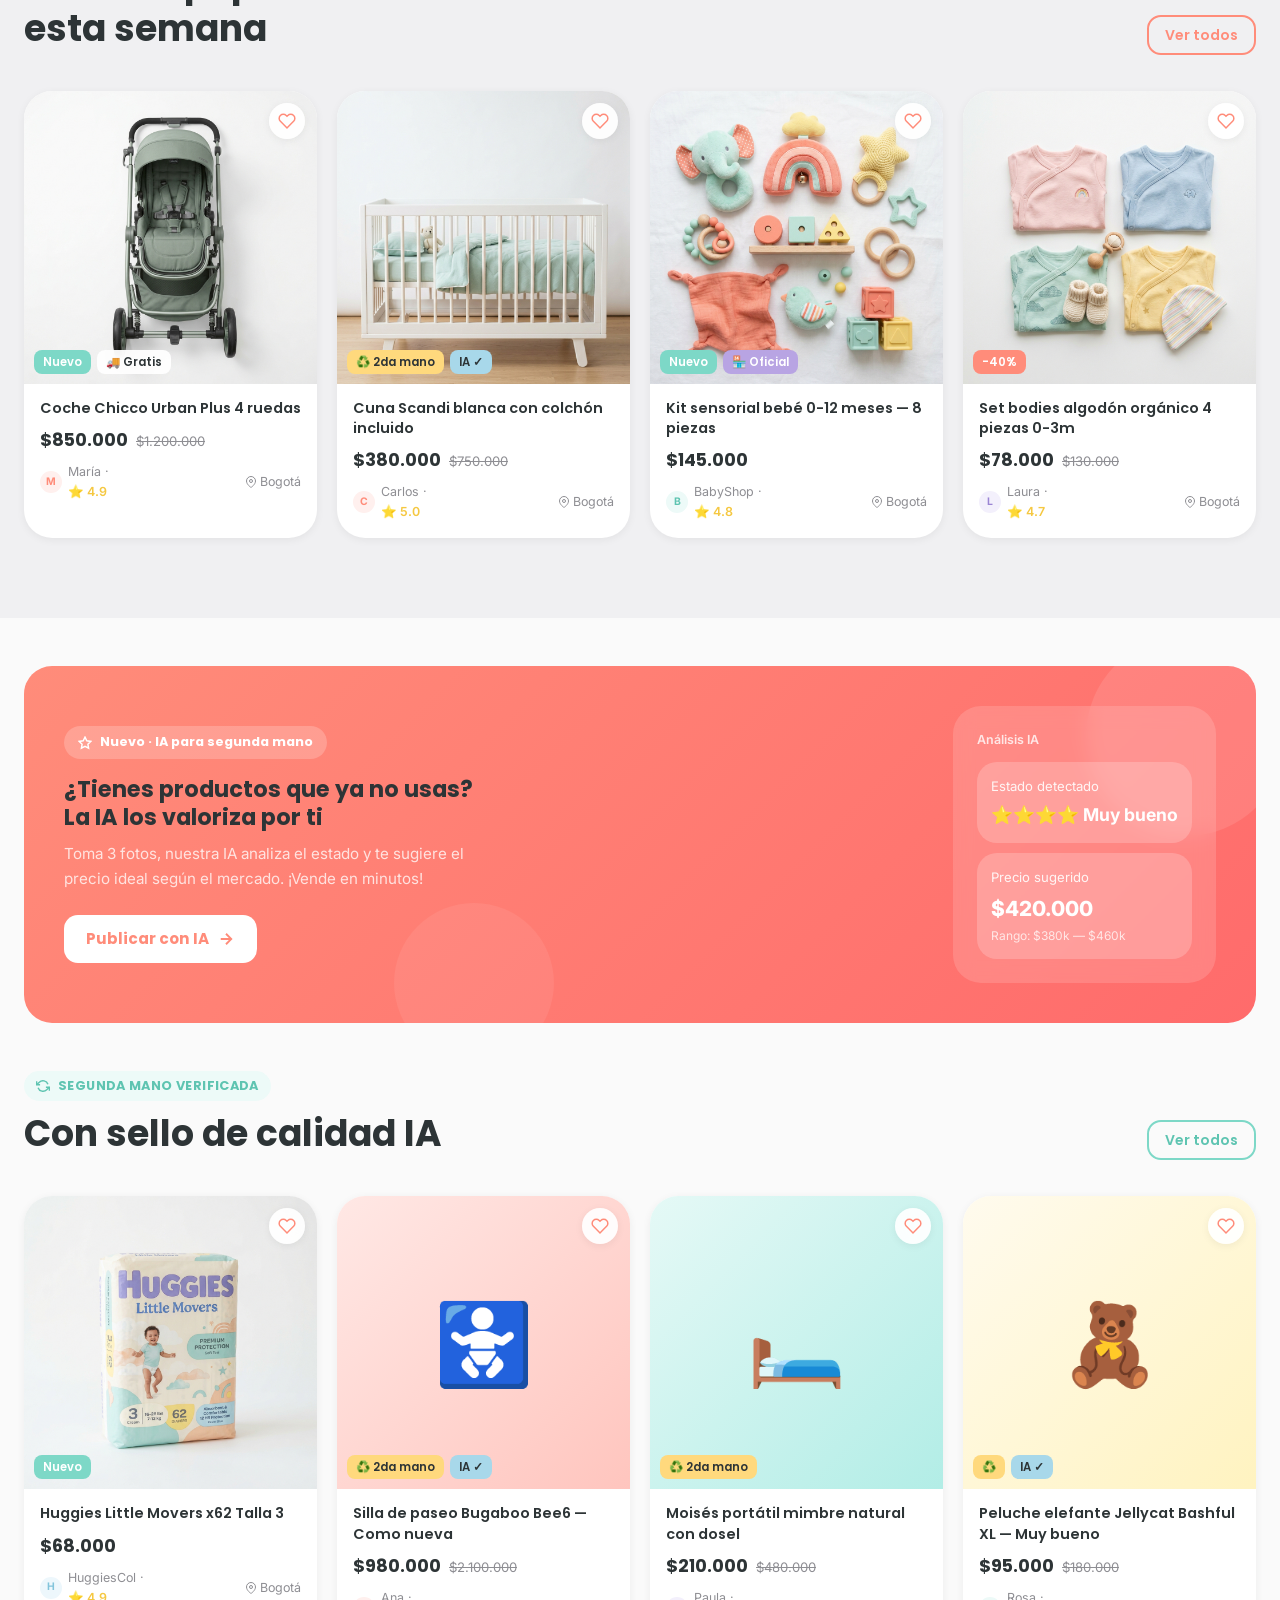
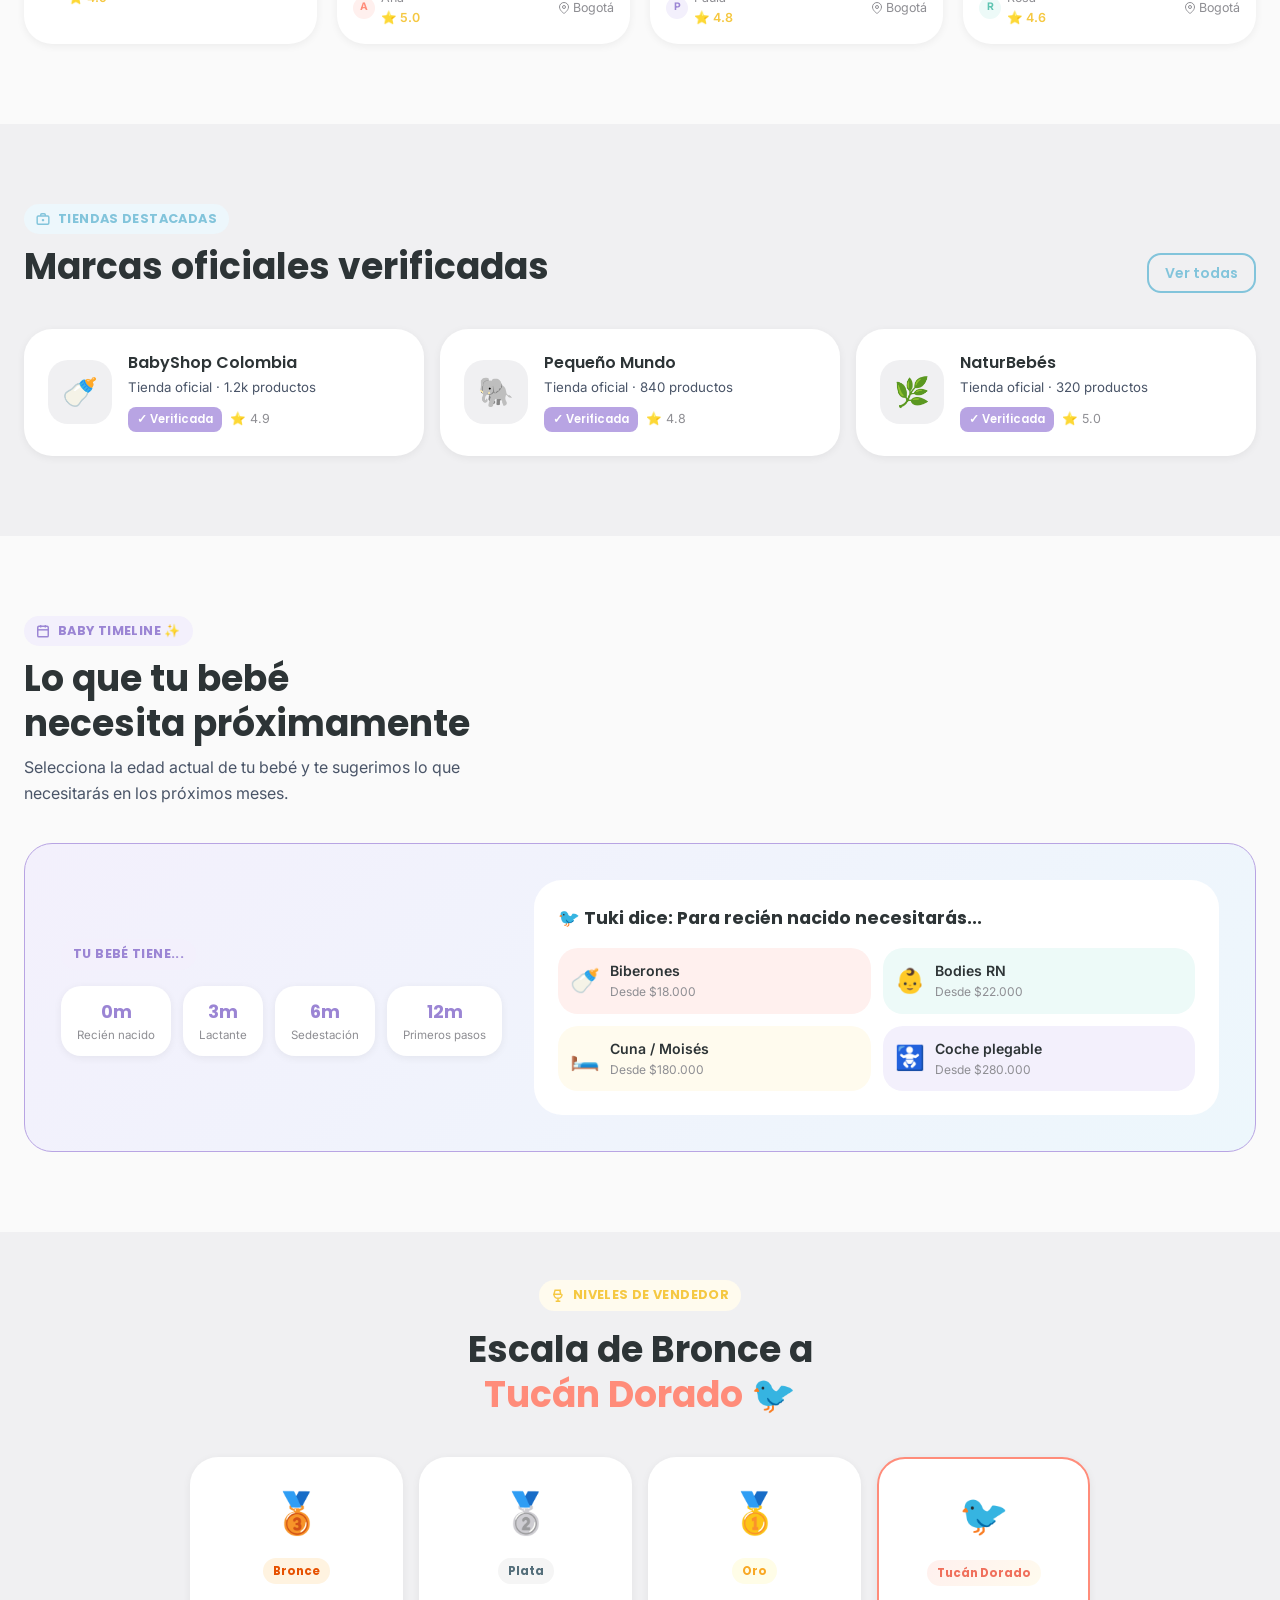
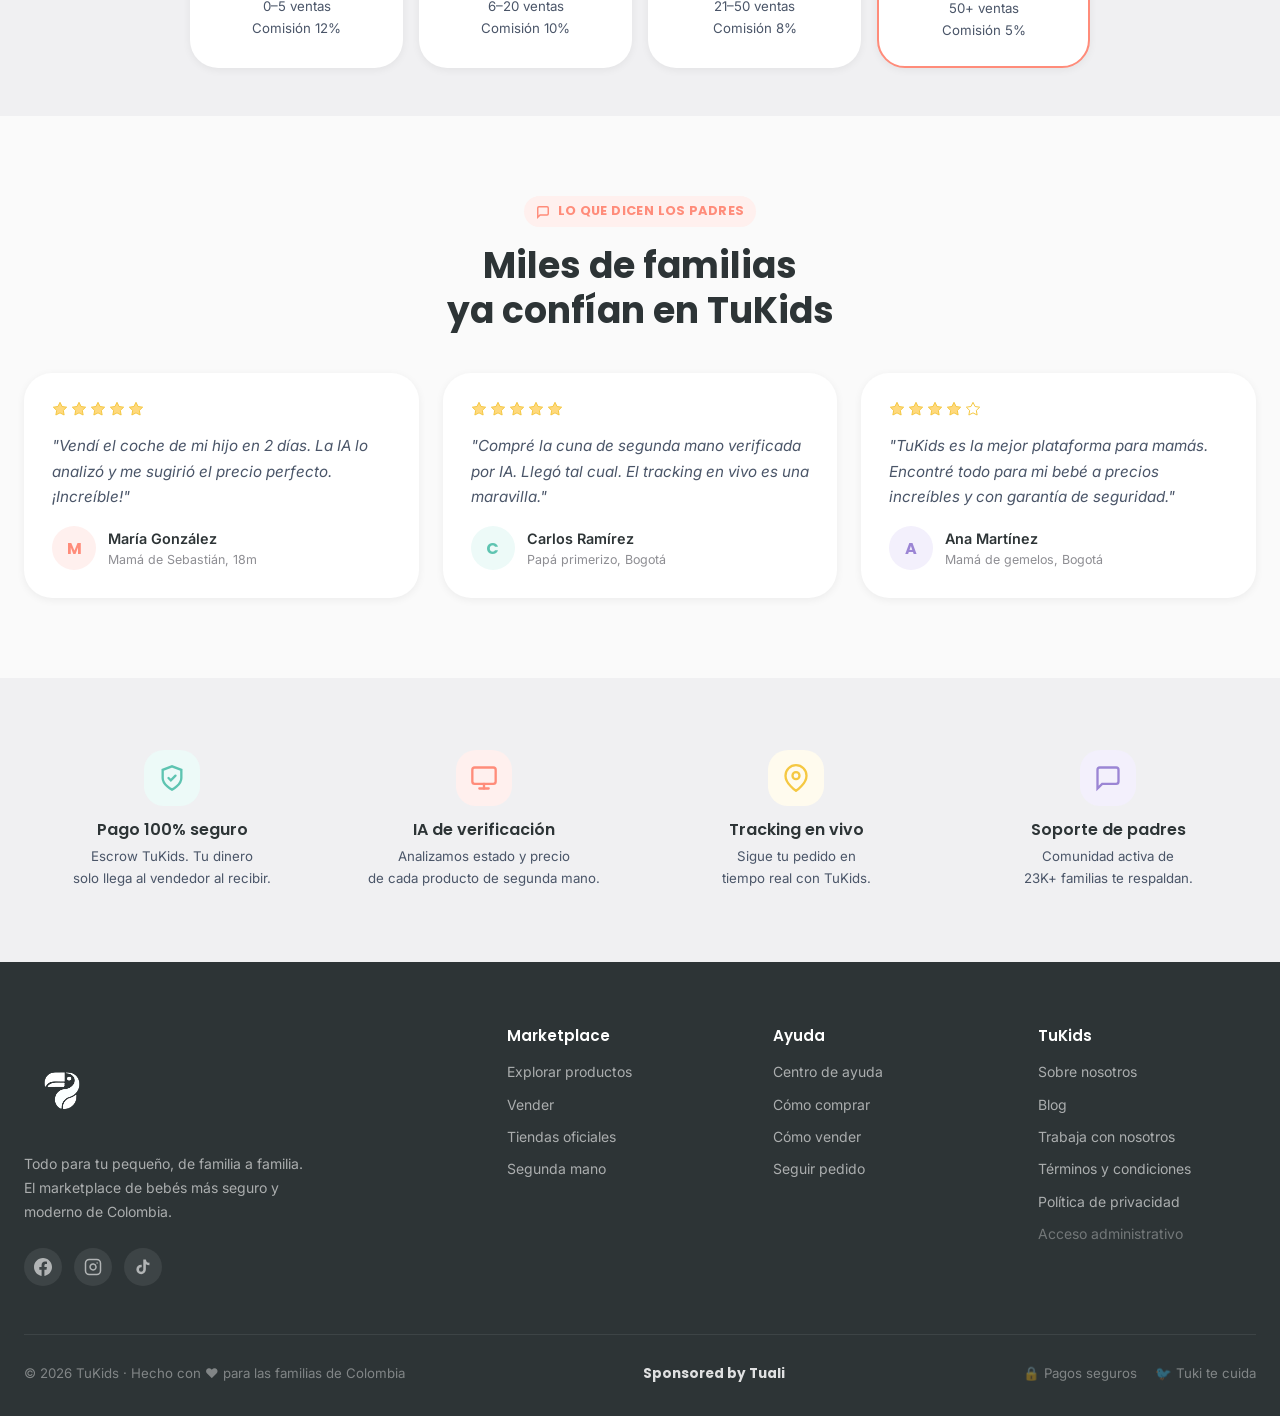
==== commit 582ba5eb: "style(footer): elimina logo Tuali y reorganiza footer-bottom - Quita el <img> del logo Tuali. - "TuK" ====
--- a/index.html
+++ b/index.html
@@ -969,14 +969,13 @@
         </div>
       </div>
     </div>
-    <div class="footer-bottom" style="flex-wrap:wrap;gap:20px;justify-content:space-between;">
+    <div class="footer-bottom" style="flex-wrap:wrap;gap:20px;justify-content:space-between;align-items:center;">
       <span>© 2026 TuKids · Hecho con ❤️ para las familias de Colombia</span>
-      <div style="display:flex;align-items:center;gap:14px;">
+      <span style="font-size:0.85rem;color:rgba(255,255,255,0.85);font-weight:700;font-family:var(--font-title);">Sponsored by Tuali</span>
+      <div style="display:flex;align-items:center;gap:18px;">
         <span>🔒 Pagos seguros</span>
-        <span style="font-size:0.85rem;color:rgba(255,255,255,0.85);font-weight:700;font-family:var(--font-title);">TuKids by Tuali</span>
-        <img src="images/tuali_logo.png" alt="Tuali Logo" style="height:34px;object-fit:contain;filter:brightness(10);"/>
-      </div>
-      <span>🐦 Tuki te cuida</span>
+        <span>🐦 Tuki te cuida</span>
+      </div>
     </div>
   </div>
 </footer>
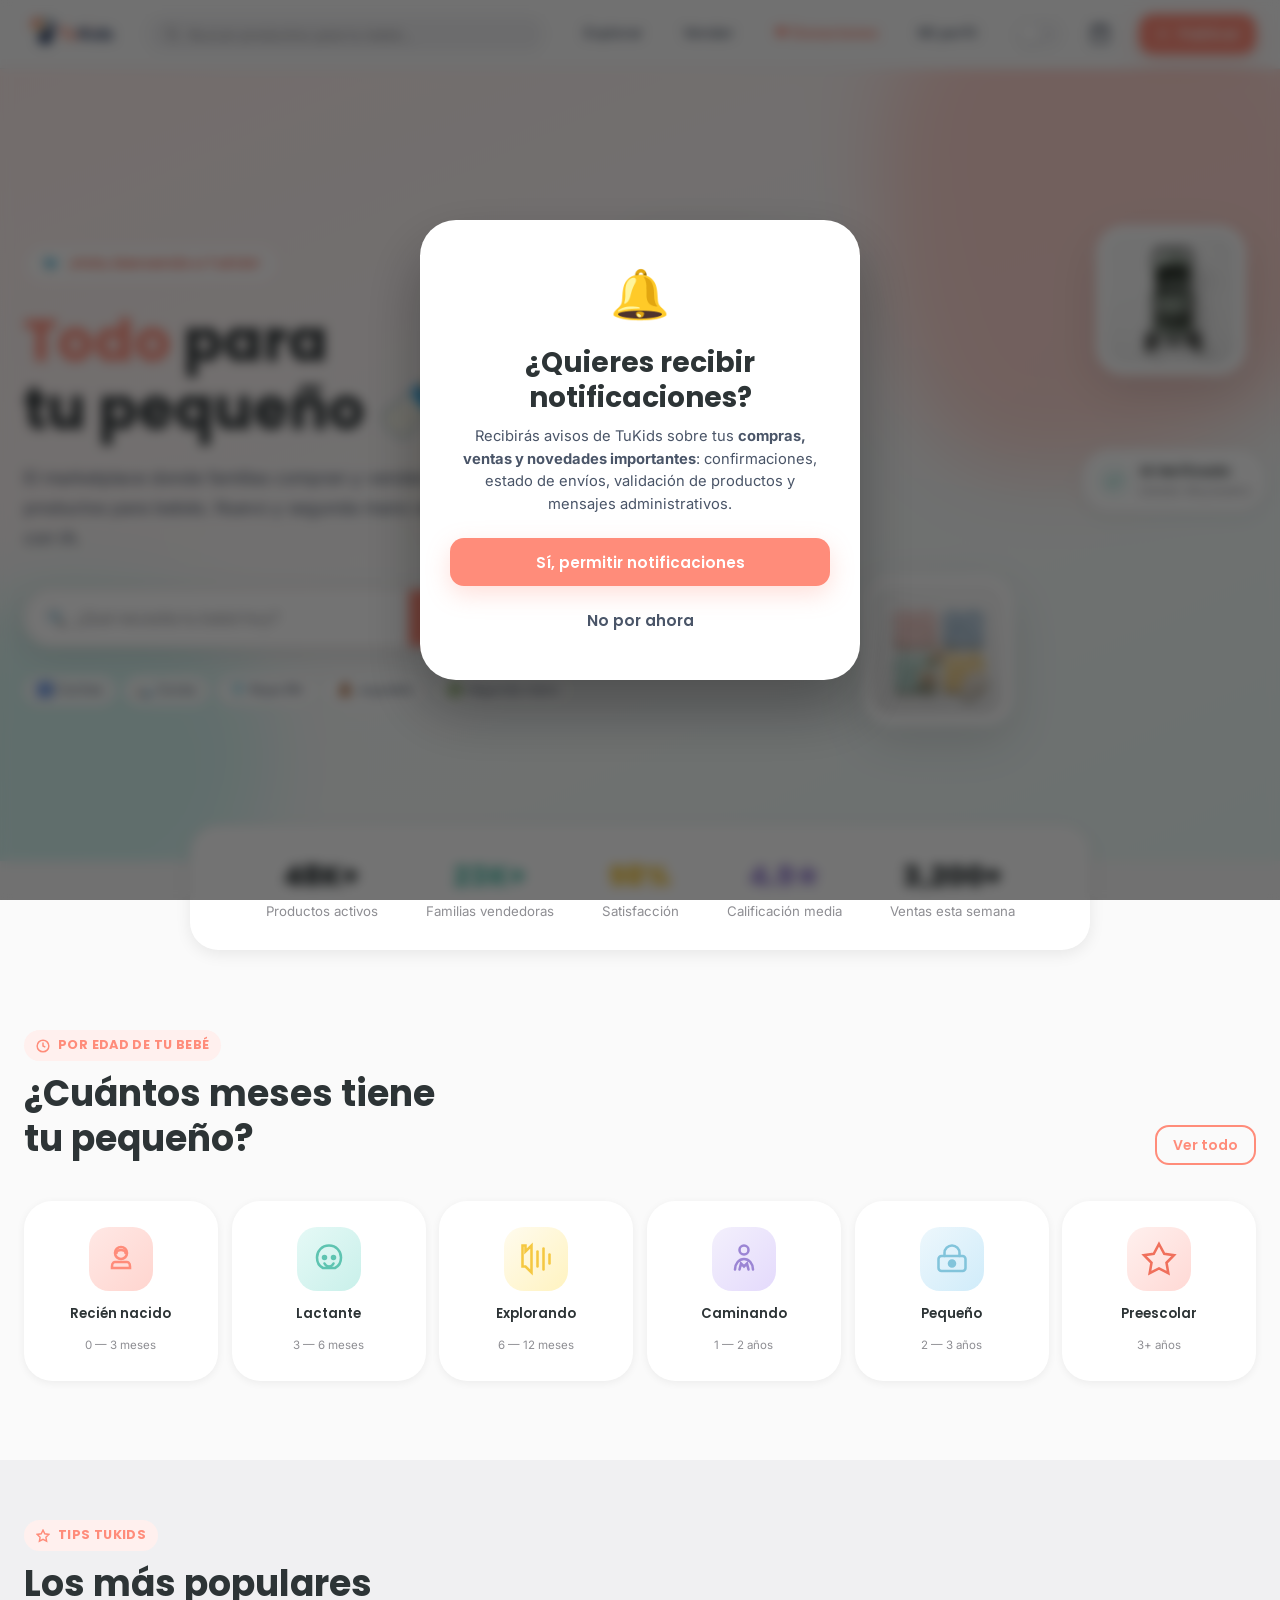
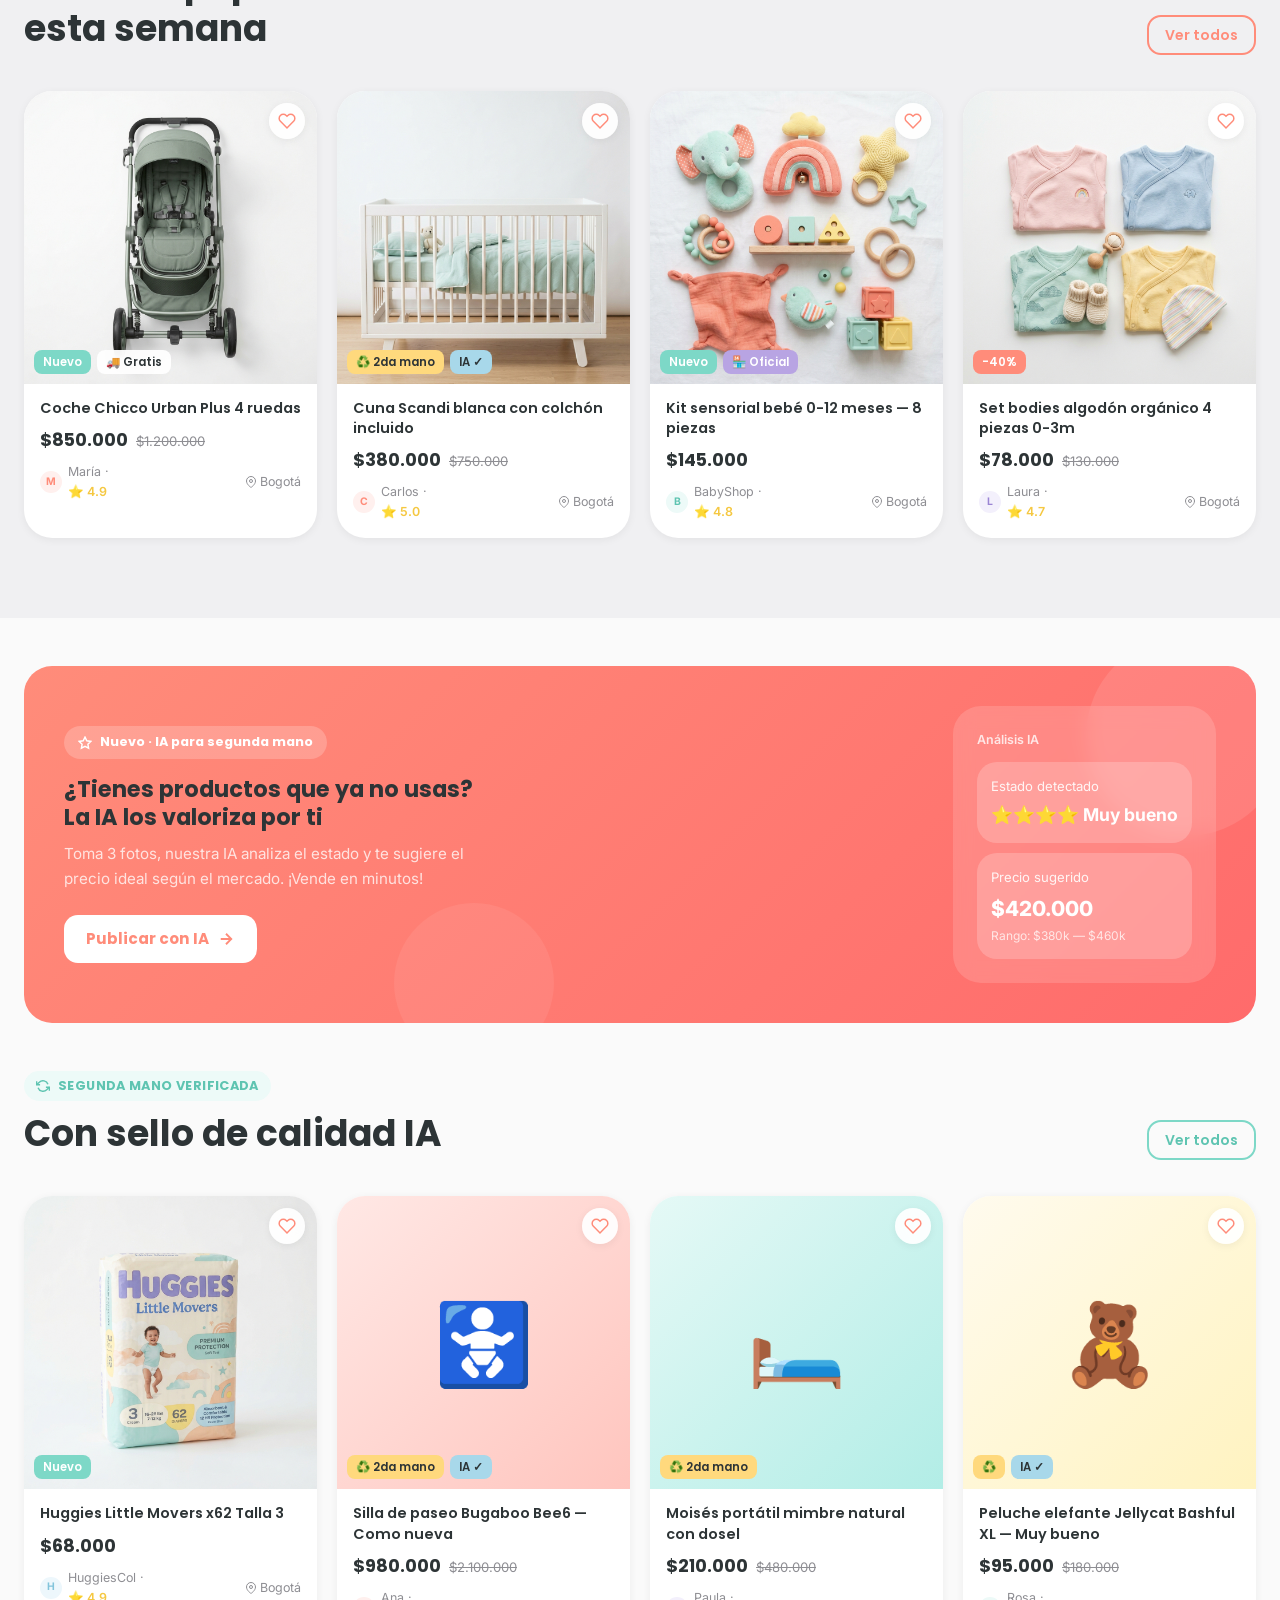
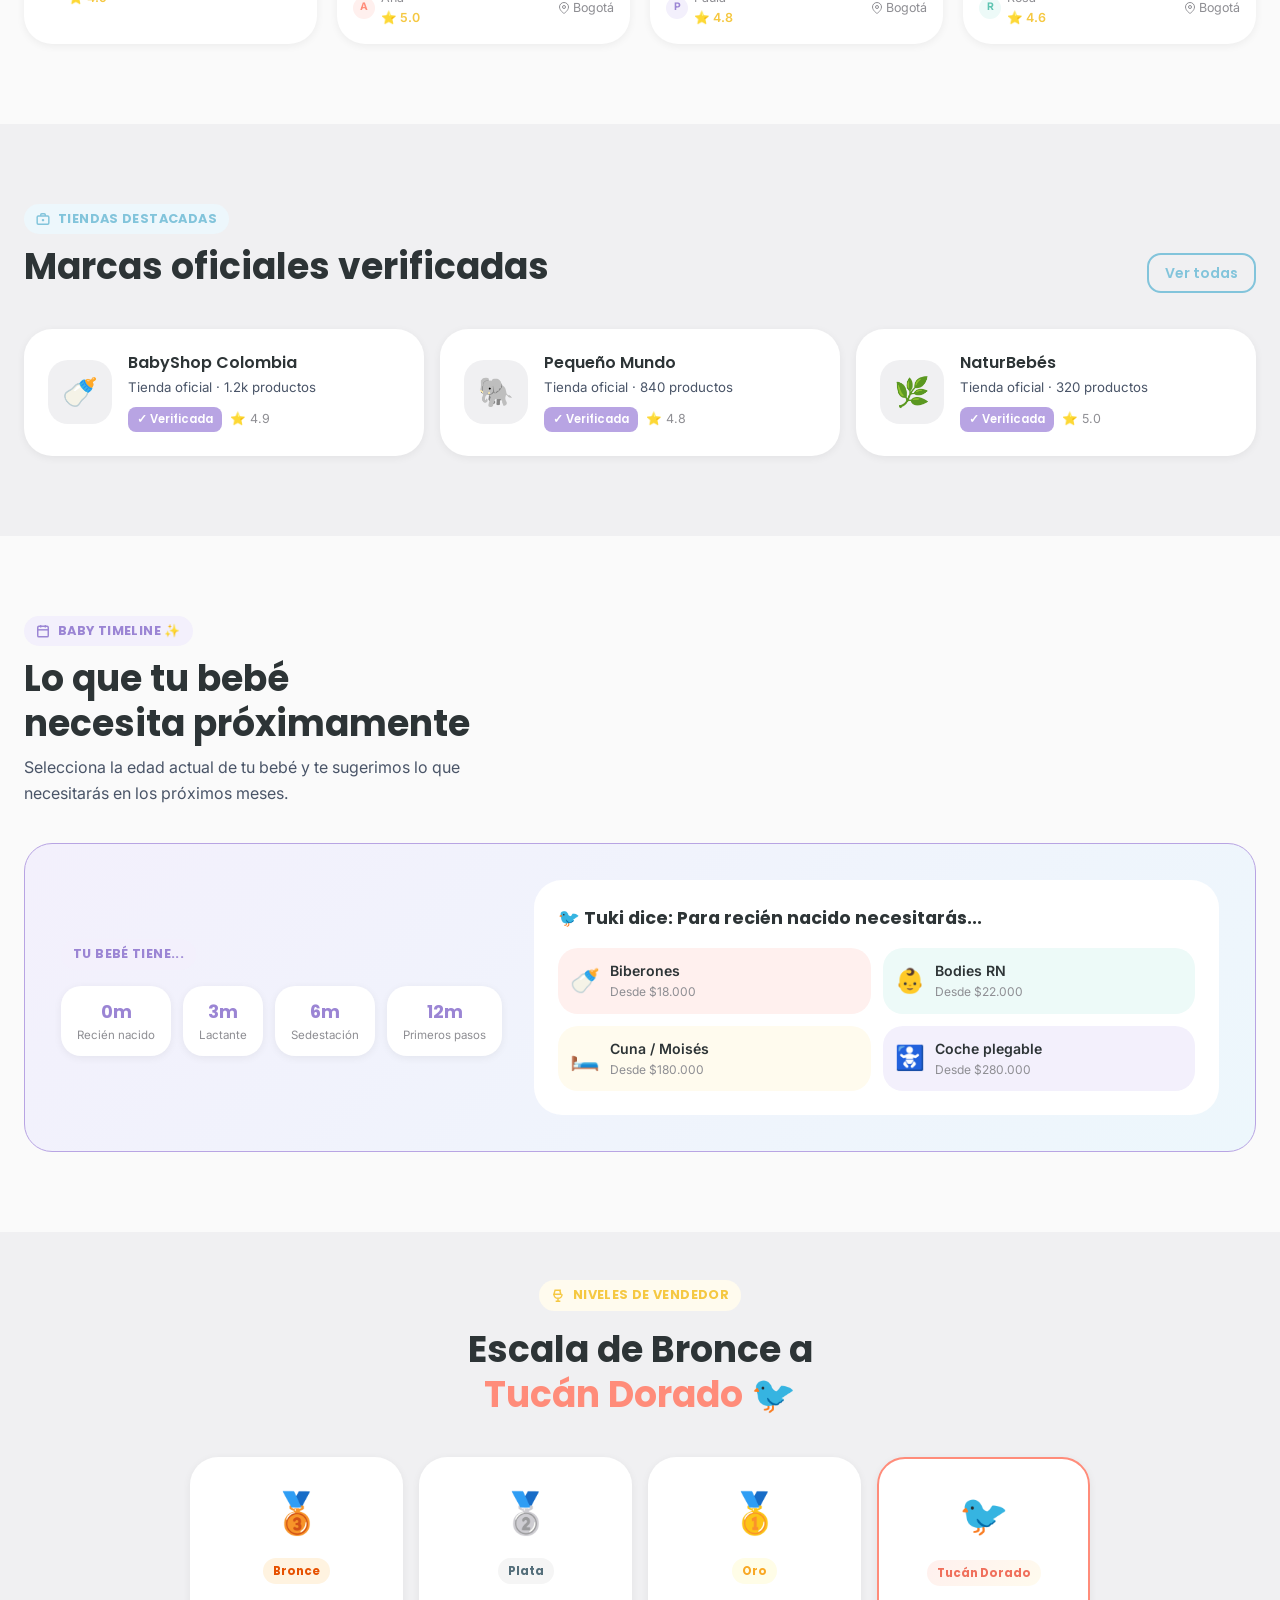
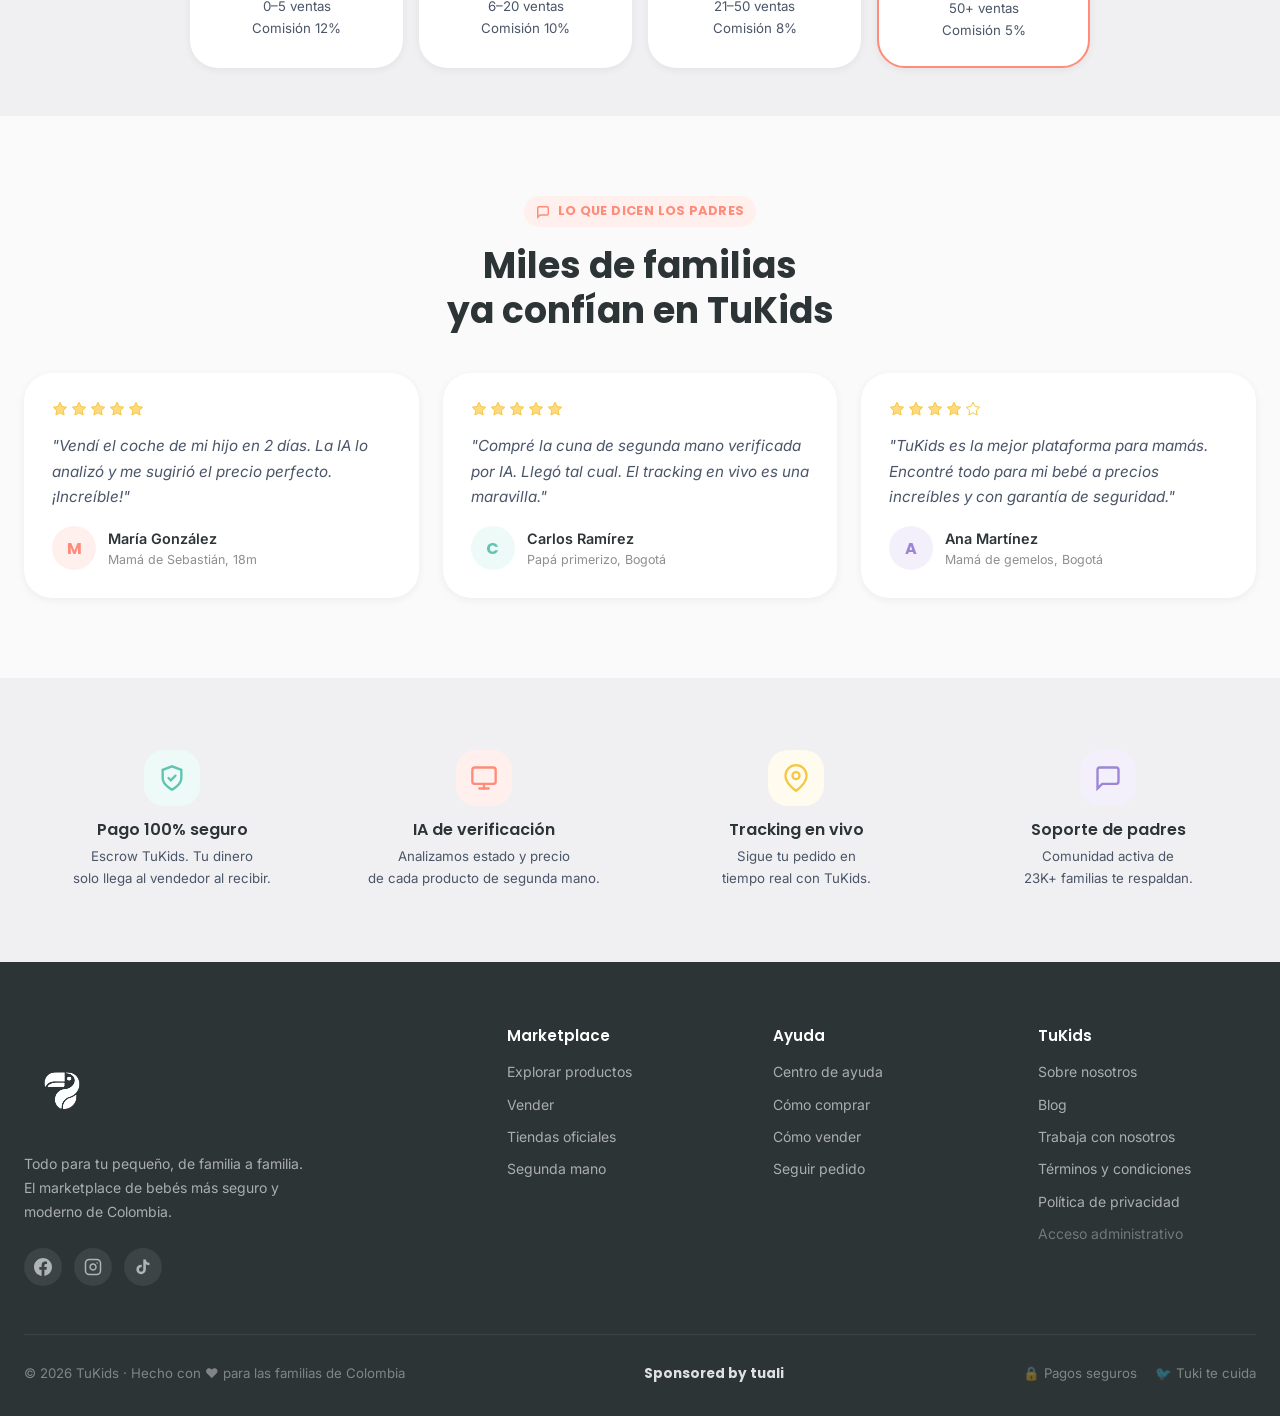
==== commit 49188098: "style(footer): "Tuali" en minúscula → "Sponsored by tuali" Co-Authored-By: Claude Opus 4.7 (1M conte" ====
--- a/index.html
+++ b/index.html
@@ -971,7 +971,7 @@
     </div>
     <div class="footer-bottom" style="flex-wrap:wrap;gap:20px;justify-content:space-between;align-items:center;">
       <span>© 2026 TuKids · Hecho con ❤️ para las familias de Colombia</span>
-      <span style="font-size:0.85rem;color:rgba(255,255,255,0.85);font-weight:700;font-family:var(--font-title);">Sponsored by Tuali</span>
+      <span style="font-size:0.85rem;color:rgba(255,255,255,0.85);font-weight:700;font-family:var(--font-title);">Sponsored by tuali</span>
       <div style="display:flex;align-items:center;gap:18px;">
         <span>🔒 Pagos seguros</span>
         <span>🐦 Tuki te cuida</span>
